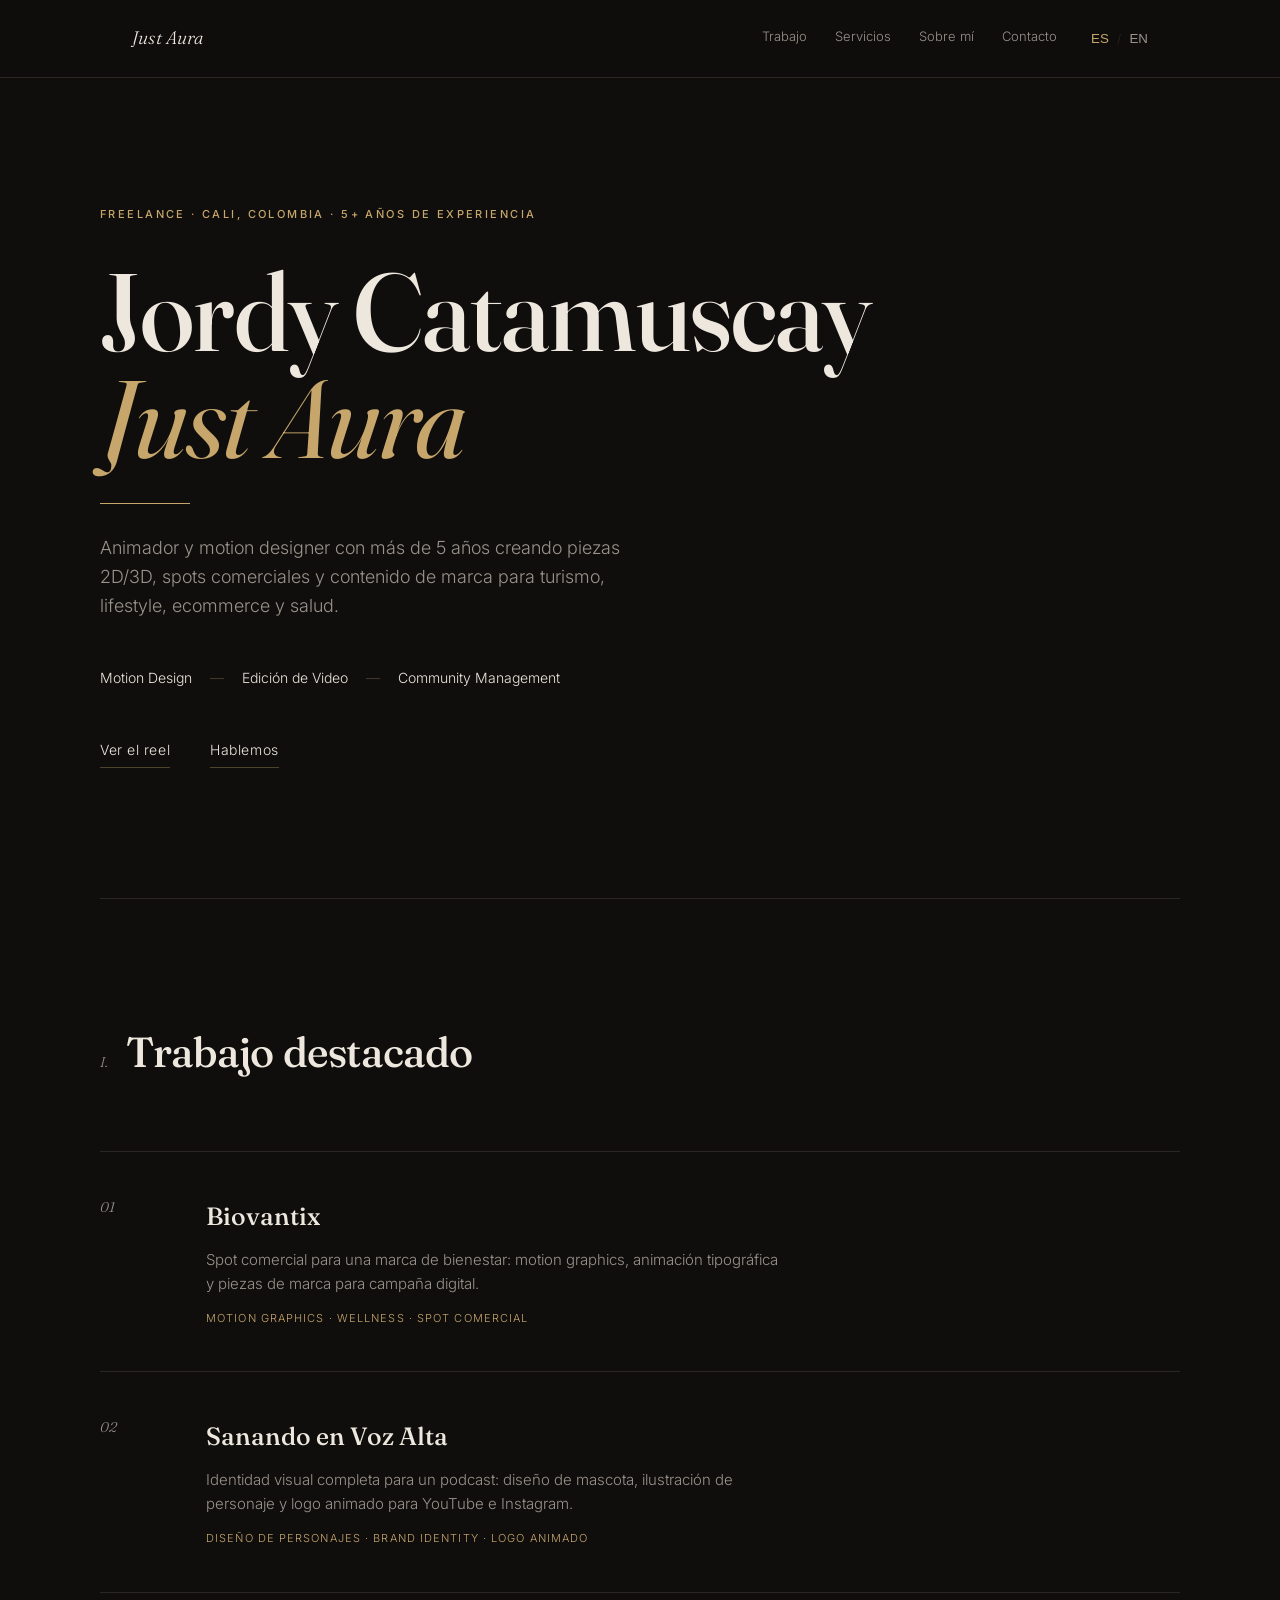
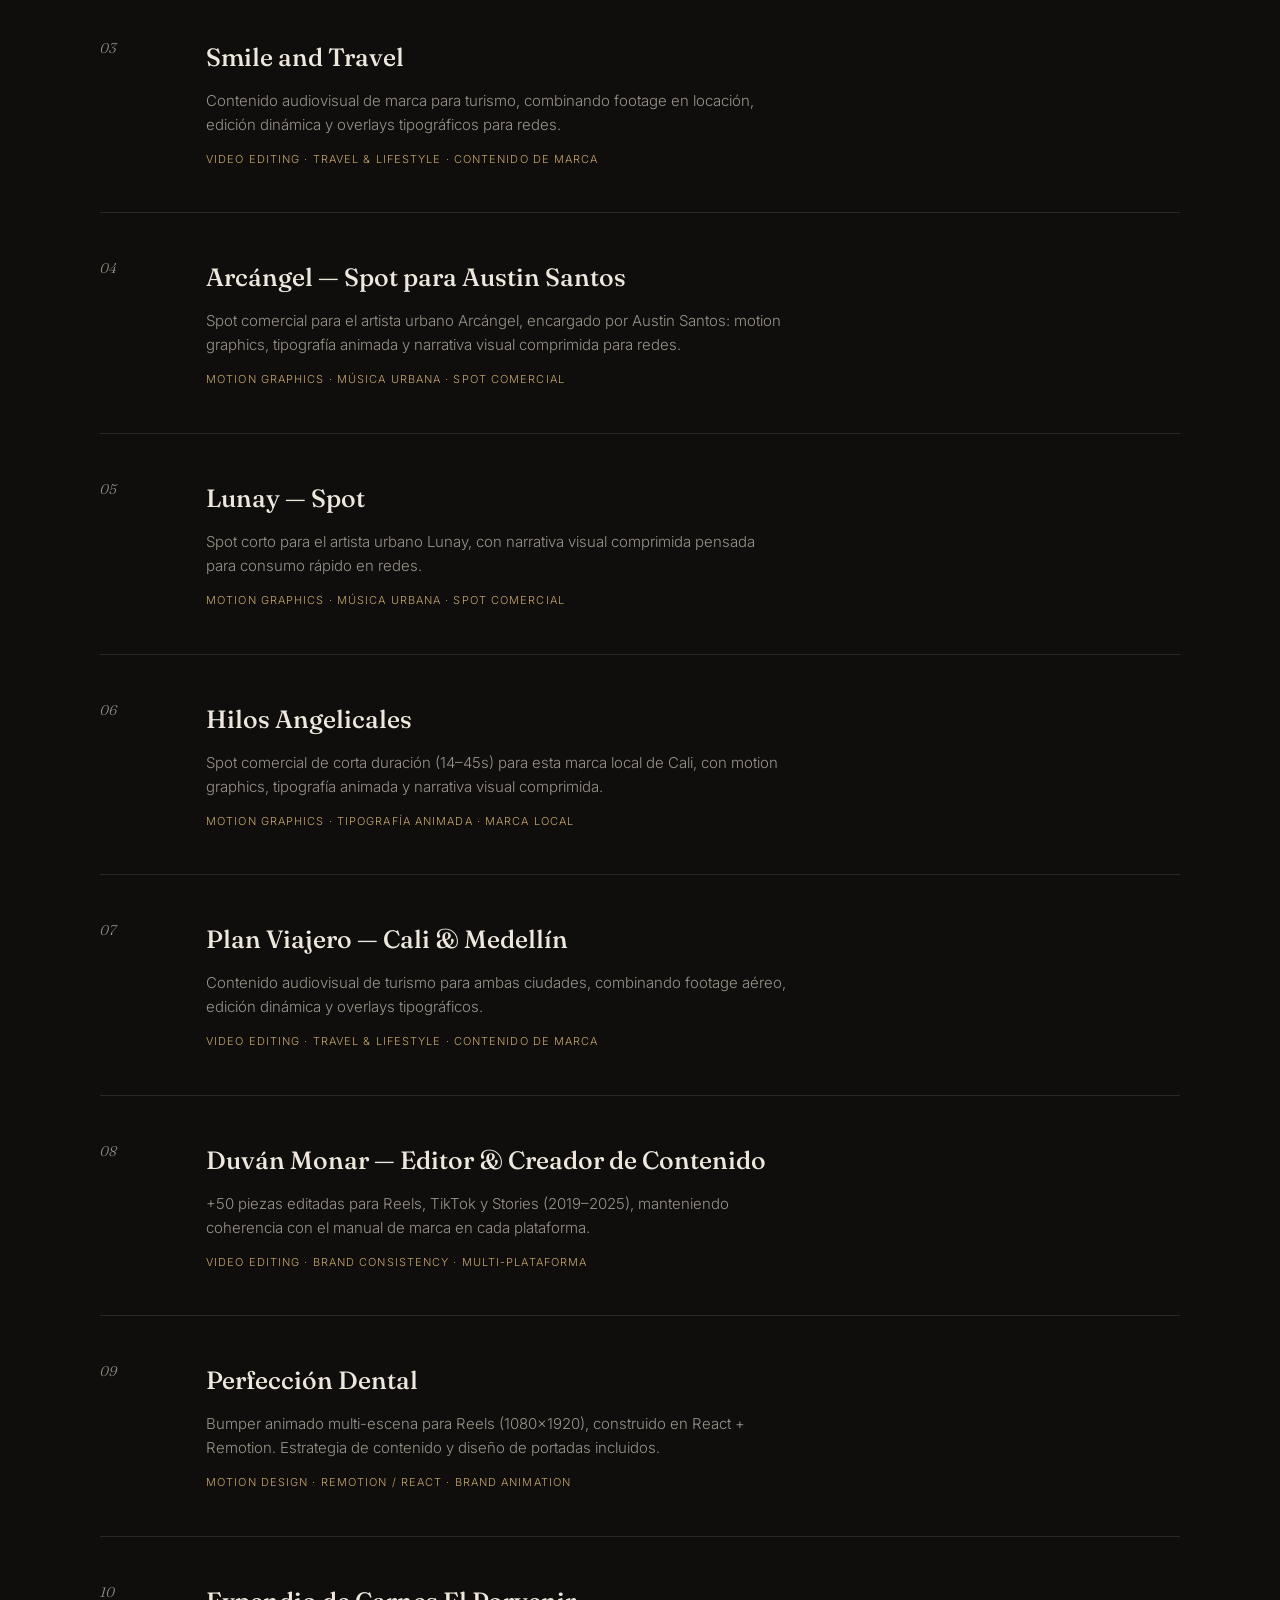
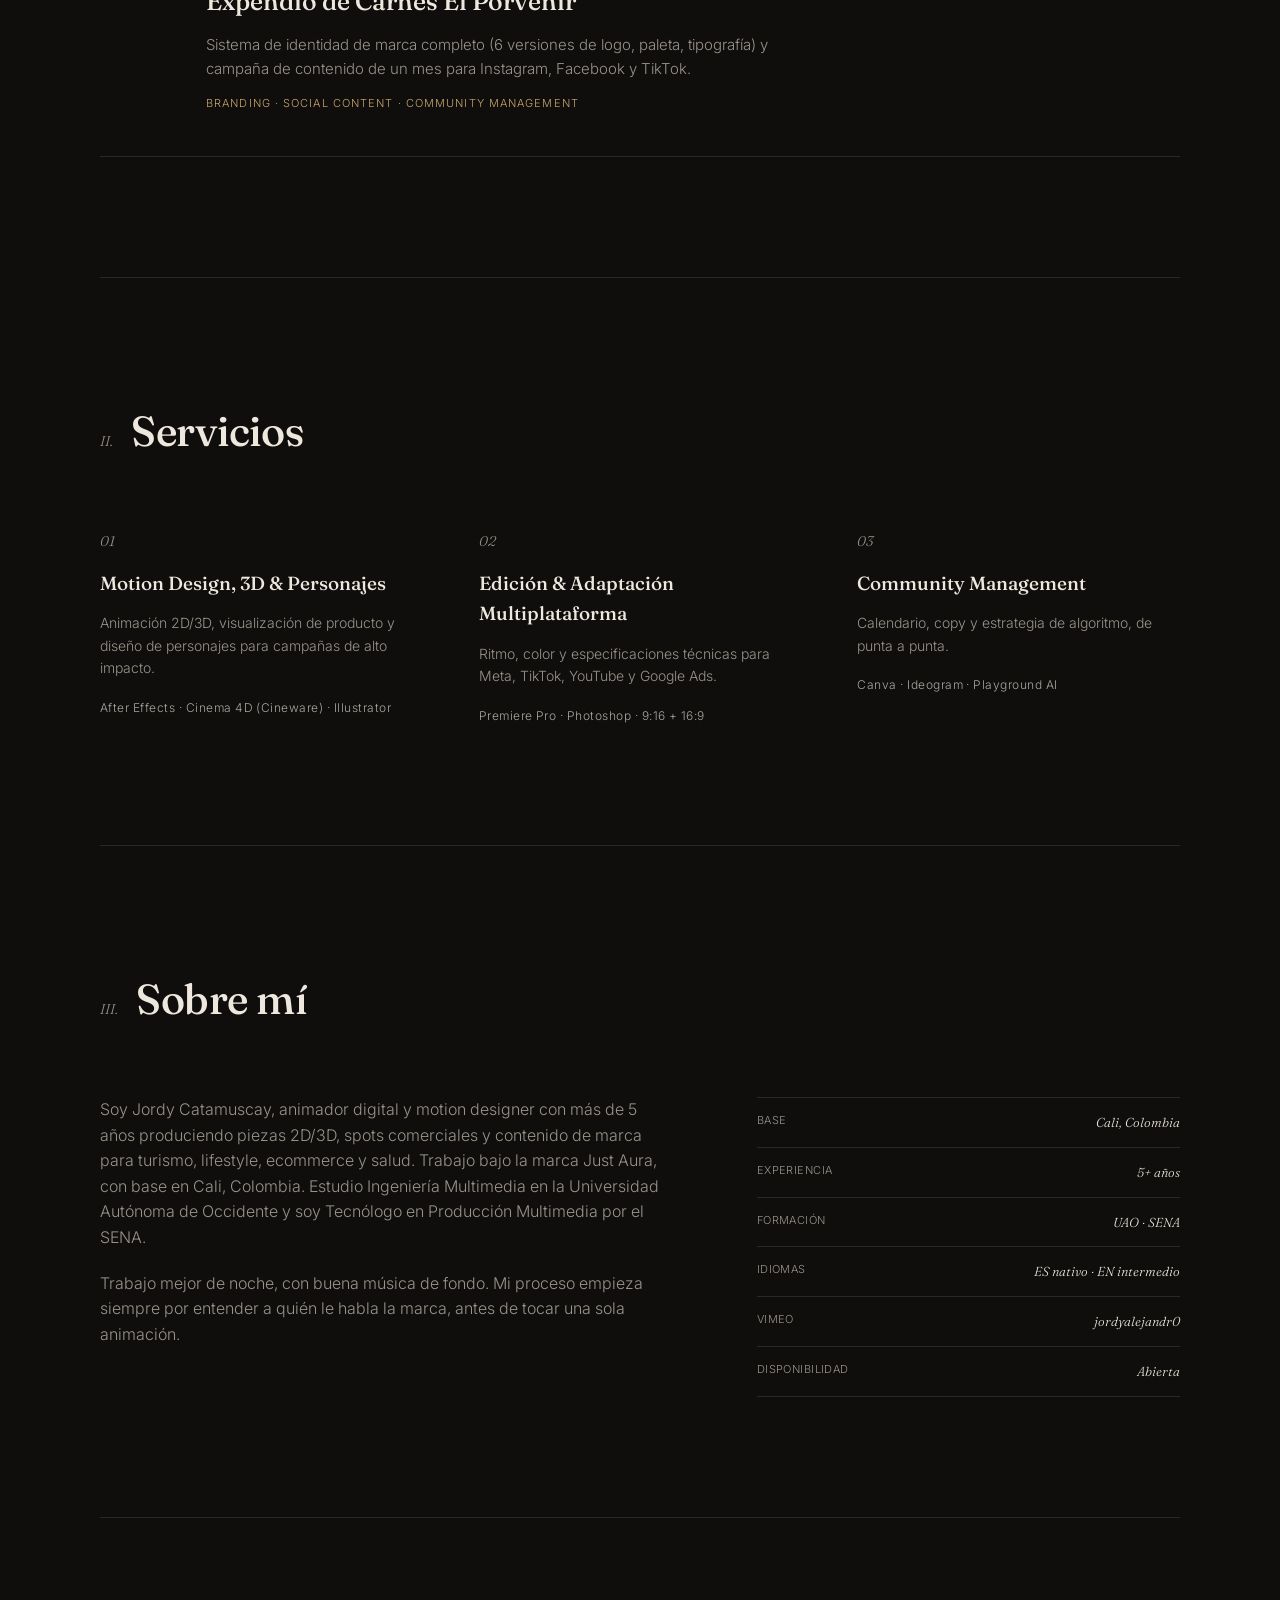
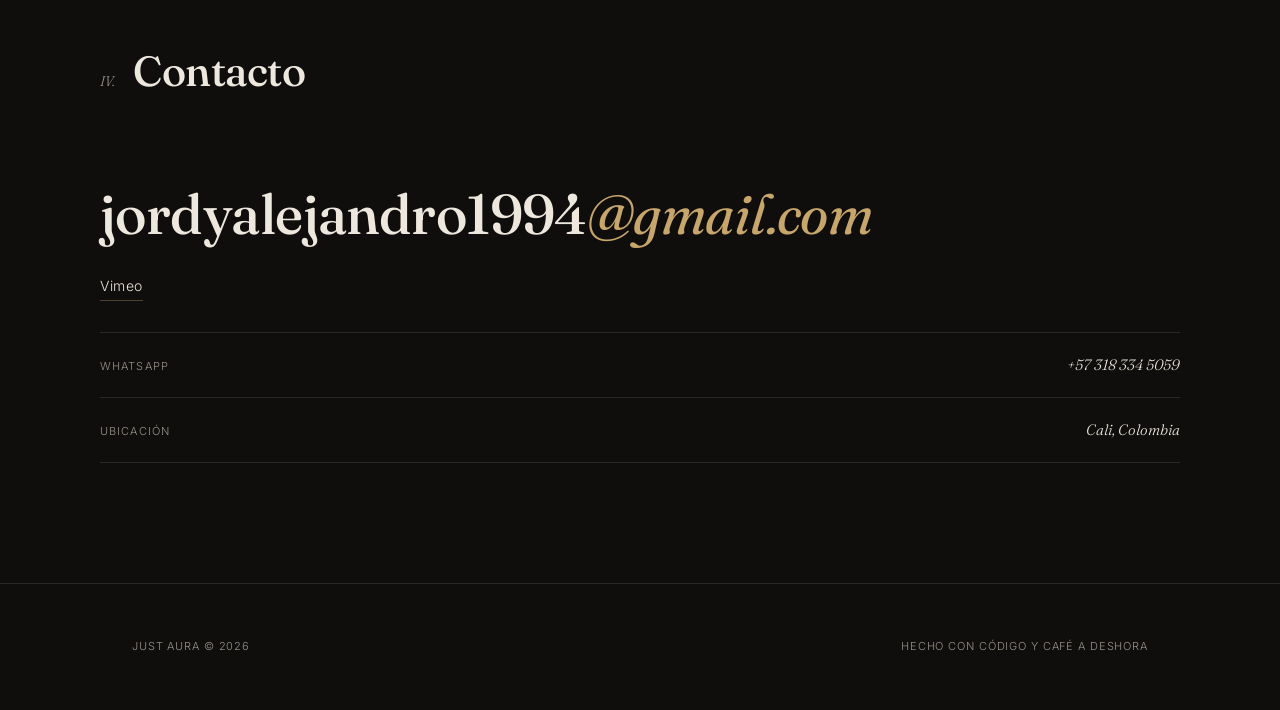
==== index.html @ 82fb1bff "Add files via upload" ====
<!DOCTYPE html>
<html lang="es">
<head>
<meta charset="UTF-8">
<meta name="viewport" content="width=device-width, initial-scale=1.0">
<title>Jordy Catamuscay — Just Aura</title>
<link rel="preconnect" href="https://fonts.googleapis.com">
<link rel="preconnect" href="https://fonts.gstatic.com" crossorigin>
<link href="https://fonts.googleapis.com/css2?family=Fraunces:ital,opsz,wght@0,9..144,400;0,9..144,500;0,9..144,600;1,9..144,500&family=Inter:wght@300;400;500;600&display=swap" rel="stylesheet">
<style>
  :root{
    --bg:#0F0E0D;
    --bg2:#171513;
    --text:#EDE7DD;
    --muted:#9A938A;
    --gold:#C7A66B;
    --gold-dim:rgba(199,166,107,0.35);
    --line:#2B2823;
  }
  *{margin:0;padding:0;box-sizing:border-box;}
  html{scroll-behavior:smooth;}
  body{
    background:var(--bg);
    color:var(--text);
    font-family:'Inter',sans-serif;
    font-weight:300;
    line-height:1.6;
    -webkit-font-smoothing:antialiased;
  }
  ::selection{background:var(--gold);color:#0F0E0D;}
  a{color:inherit;text-decoration:none;}
  .serif{font-family:'Fraunces',serif;}
  .serif-i{font-family:'Fraunces',serif;font-style:italic;}

  [data-lang="es"] .t-en{display:none;}
  [data-lang="en"] .t-es{display:none;}

  .wrap{max-width:1080px;margin:0 auto;padding:0 32px;}
  .label{
    font-size:11px;letter-spacing:0.22em;text-transform:uppercase;
    color:var(--gold);font-weight:500;
  }
  .roman{font-family:'Fraunces',serif;font-style:italic;color:var(--muted);font-size:14px;}

  /* nav */
  nav{
    position:fixed;top:0;left:0;right:0;z-index:100;
    background:rgba(15,14,13,0.85);
    backdrop-filter:blur(8px);
    border-bottom:1px solid var(--line);
  }
  .nav-inner{max-width:1080px;margin:0 auto;padding:24px 32px;display:flex;justify-content:space-between;align-items:center;}
  .wordmark{font-family:'Fraunces',serif;font-style:italic;font-size:18px;letter-spacing:0.01em;}
  .nav-right{display:flex;align-items:center;gap:34px;}
  .nav-links{display:flex;gap:28px;font-size:13px;color:var(--muted);}
  .nav-links a{position:relative;padding-bottom:4px;}
  .nav-links a::after{content:"";position:absolute;left:0;bottom:0;width:0;height:1px;background:var(--gold);transition:width .3s ease;}
  .nav-links a:hover{color:var(--text);}
  .nav-links a:hover::after{width:100%;}
  @media (max-width:700px){ .nav-links{display:none;} }
  .lang-switch{display:flex;gap:8px;font-size:12px;letter-spacing:0.05em;}
  .lang-switch button{background:none;border:none;cursor:pointer;color:var(--muted);padding:0;}
  .lang-switch button.active{color:var(--gold);}

  /* hero */
  .hero{padding:200px 0 130px;position:relative;}
  .hero .label{margin-bottom:34px;display:inline-block;opacity:0;animation:fadeUp .9s ease forwards;animation-delay:.1s;}
  .hero h1{
    font-family:'Fraunces',serif;font-weight:500;
    font-size:clamp(54px,9vw,110px);line-height:0.98;letter-spacing:-0.01em;
    margin-bottom:30px;opacity:0;animation:fadeUp .9s ease forwards;animation-delay:.25s;
  }
  .hero h1 em{font-style:italic;color:var(--gold);font-weight:400;}
  .gold-rule{
    width:0;height:1px;background:var(--gold);margin-bottom:30px;
    animation:drawLine 1.1s ease forwards;animation-delay:.9s;
  }
  @keyframes drawLine{ to{ width:90px; } }
  @keyframes fadeUp{ from{opacity:0;transform:translateY(14px);} to{opacity:1;transform:translateY(0);} }

  .hero p.lede{
    max-width:520px;color:var(--muted);font-size:18px;font-weight:300;margin-bottom:46px;
    opacity:0;animation:fadeUp .9s ease forwards;animation-delay:.45s;
  }
  .roles-line{
    display:flex;gap:18px;flex-wrap:wrap;font-size:14px;color:var(--text);
    margin-bottom:50px;opacity:0;animation:fadeUp .9s ease forwards;animation-delay:.6s;
  }
  .roles-line .sep{color:var(--gold-dim);}
  .cta-row{display:flex;gap:40px;flex-wrap:wrap;opacity:0;animation:fadeUp .9s ease forwards;animation-delay:.75s;}
  .cta-link{font-size:14px;letter-spacing:0.04em;border-bottom:1px solid var(--gold-dim);padding-bottom:6px;}
  .cta-link:hover{border-color:var(--gold);color:var(--gold);}

  /* sections */
  .section{padding:120px 0;border-top:1px solid var(--line);}
  .section-head{display:flex;align-items:baseline;gap:18px;margin-bottom:64px;}
  .section-head h2{font-family:'Fraunces',serif;font-weight:500;font-size:clamp(30px,4vw,42px);letter-spacing:-0.01em;}

  /* work */
  .item{
    display:grid;grid-template-columns:70px 1fr;gap:36px;
    padding:44px 0;border-top:1px solid var(--line);
  }
  .item:last-child{border-bottom:1px solid var(--line);}
  .item h3{font-family:'Fraunces',serif;font-weight:500;font-size:25px;margin-bottom:12px;}
  .item p{color:var(--muted);font-size:15px;font-weight:300;max-width:580px;margin-bottom:14px;}
  .item .meta{font-size:11px;letter-spacing:0.1em;color:var(--gold);text-transform:uppercase;}
  .item .go{display:inline-block;margin-top:16px;font-size:13px;border-bottom:1px solid var(--gold-dim);}
  .item .go:hover{color:var(--gold);border-color:var(--gold);}

  /* services */
  .svc-cols{display:grid;grid-template-columns:repeat(3,1fr);gap:56px;}
  .svc .roman{display:block;margin-bottom:16px;}
  .svc h3{font-family:'Fraunces',serif;font-weight:500;font-size:19px;margin-bottom:14px;}
  .svc p{color:var(--muted);font-size:14px;font-weight:300;margin-bottom:18px;}
  .svc .tools{font-size:12px;letter-spacing:0.04em;color:var(--text);opacity:.7;}
  @media (max-width:760px){ .svc-cols{grid-template-columns:1fr;gap:46px;} }

  /* about */
  .about-grid{display:grid;grid-template-columns:1.4fr 1fr;gap:64px;}
  .about p{color:var(--muted);font-size:16px;font-weight:300;margin-bottom:20px;max-width:560px;}
  .meta-list .row{display:flex;justify-content:space-between;padding:14px 0;border-top:1px solid var(--line);font-size:13px;}
  .meta-list .row:last-child{border-bottom:1px solid var(--line);}
  .meta-list .k{color:var(--muted);letter-spacing:0.04em;text-transform:uppercase;font-size:11px;}
  .meta-list .v{font-family:'Fraunces',serif;font-style:italic;color:var(--text);}
  @media (max-width:760px){ .about-grid{grid-template-columns:1fr;} }

  /* contact */
  .big-email{
    display:block;font-family:'Fraunces',serif;font-weight:500;
    font-size:clamp(30px,5.5vw,56px);margin:36px 0 14px;letter-spacing:-0.01em;
  }
  .big-email em{font-style:italic;color:var(--gold);font-weight:400;}
  .big-email:hover em{color:var(--text);}
  .contact-row{display:flex;justify-content:space-between;align-items:baseline;padding:20px 0;border-top:1px solid var(--line);font-size:15px;font-weight:300;}
  .contact-row:last-child{border-bottom:1px solid var(--line);}
  .contact-row .k{color:var(--muted);font-size:11px;letter-spacing:0.1em;text-transform:uppercase;}
  .contact-row .v{font-family:'Fraunces',serif;font-style:italic;}

  footer{padding:54px 0;border-top:1px solid var(--line);}
  footer .wrap{display:flex;justify-content:space-between;flex-wrap:wrap;gap:10px;}
  footer p{color:var(--muted);font-size:11px;letter-spacing:0.08em;text-transform:uppercase;}

  .reveal{opacity:1;transform:none;}
  html.js .reveal{opacity:0;transform:translateY(16px);transition:opacity .7s ease, transform .7s ease;}
  html.js .reveal.in{opacity:1;transform:translateY(0);}
  @media (prefers-reduced-motion: reduce){
    *{animation:none !important;transition:none !important;scroll-behavior:auto !important;opacity:1 !important;transform:none !important;}
    .gold-rule{width:90px;}
  }
  @media (max-width:680px){ .item{grid-template-columns:1fr;} }
</style>
</head>
<body data-lang="es">

<nav>
  <div class="nav-inner">
    <span class="wordmark">Just Aura</span>
    <div class="nav-right">
      <div class="nav-links">
        <a href="#work"><span class="t-es">Trabajo</span><span class="t-en">Work</span></a>
        <a href="#services"><span class="t-es">Servicios</span><span class="t-en">Services</span></a>
        <a href="#about"><span class="t-es">Sobre mí</span><span class="t-en">About</span></a>
        <a href="#contact"><span class="t-es">Contacto</span><span class="t-en">Contact</span></a>
      </div>
      <div class="lang-switch">
        <button data-set="es" class="active">ES</button>
        <span style="color:var(--line);">/</span>
        <button data-set="en">EN</button>
      </div>
    </div>
  </div>
</nav>

<!-- HERO -->
<section class="hero wrap" id="hero">
  <span class="label">
    <span class="t-es">FREELANCE · CALI, COLOMBIA · 5+ AÑOS DE EXPERIENCIA</span>
    <span class="t-en">FREELANCE · CALI, COLOMBIA · 5+ YEARS OF EXPERIENCE</span>
  </span>
  <h1>Jordy Catamuscay<br><em>Just Aura</em></h1>
  <div class="gold-rule"></div>
  <p class="lede">
    <span class="t-es">Animador y motion designer con más de 5 años creando piezas 2D/3D, spots comerciales y contenido de marca para turismo, lifestyle, ecommerce y salud.</span>
    <span class="t-en">Animator and motion designer with over 5 years creating 2D/3D pieces, commercial spots and brand content for travel, lifestyle, ecommerce and health brands.</span>
  </p>
  <div class="roles-line">
    <span><span class="t-es">Motion Design</span><span class="t-en">Motion Design</span></span>
    <span class="sep">—</span>
    <span><span class="t-es">Edición de Video</span><span class="t-en">Video Editing</span></span>
    <span class="sep">—</span>
    <span>Community Management</span>
  </div>
  <div class="cta-row">
    <a class="cta-link" href="https://vimeo.com/jordyalejandr0" target="_blank" rel="noopener">
      <span class="t-es">Ver el reel</span><span class="t-en">Watch the reel</span>
    </a>
    <a class="cta-link" href="#contact">
      <span class="t-es">Hablemos</span><span class="t-en">Let's talk</span>
    </a>
  </div>
</section>

<!-- WORK -->
<section class="section wrap reveal" id="work">
  <div class="section-head">
    <span class="roman">I.</span>
    <h2><span class="t-es">Trabajo destacado</span><span class="t-en">Featured work</span></h2>
  </div>

  <div class="item">
    <div class="roman">01</div>
    <div>
      <h3>Biovantix</h3>
      <p>
        <span class="t-es">Spot comercial para una marca de bienestar: motion graphics, animación tipográfica y piezas de marca para campaña digital.</span>
        <span class="t-en">Commercial spot for a wellness brand: motion graphics, typographic animation and branded pieces for a digital campaign.</span>
      </p>
      <div class="meta">MOTION GRAPHICS · WELLNESS · SPOT COMERCIAL</div>
    </div>
  </div>

  <div class="item">
    <div class="roman">02</div>
    <div>
      <h3>Sanando en Voz Alta</h3>
      <p>
        <span class="t-es">Identidad visual completa para un podcast: diseño de mascota, ilustración de personaje y logo animado para YouTube e Instagram.</span>
        <span class="t-en">Full visual identity for a podcast: mascot design, character illustration and animated logo for YouTube and Instagram.</span>
      </p>
      <div class="meta">DISEÑO DE PERSONAJES · BRAND IDENTITY · LOGO ANIMADO</div>
    </div>
  </div>

  <div class="item">
    <div class="roman">03</div>
    <div>
      <h3>Smile and Travel</h3>
      <p>
        <span class="t-es">Contenido audiovisual de marca para turismo, combinando footage en locación, edición dinámica y overlays tipográficos para redes.</span>
        <span class="t-en">Brand content for a travel client, combining on-location footage, dynamic editing and typographic overlays for social.</span>
      </p>
      <div class="meta">VIDEO EDITING · TRAVEL &amp; LIFESTYLE · CONTENIDO DE MARCA</div>
    </div>
  </div>

  <div class="item">
    <div class="roman">04</div>
    <div>
      <h3>Arcángel <span class="t-es">— Spot para Austin Santos</span><span class="t-en">— Spot for Austin Santos</span></h3>
      <p>
        <span class="t-es">Spot comercial para el artista urbano Arcángel, encargado por Austin Santos: motion graphics, tipografía animada y narrativa visual comprimida para redes.</span>
        <span class="t-en">Commercial spot for urban artist Arcángel, commissioned by Austin Santos: motion graphics, animated typography and compressed visual storytelling for social.</span>
      </p>
      <div class="meta">MOTION GRAPHICS · MÚSICA URBANA · SPOT COMERCIAL</div>
    </div>
  </div>

  <div class="item">
    <div class="roman">05</div>
    <div>
      <h3>Lunay <span class="t-es">— Spot</span><span class="t-en">— Spot</span></h3>
      <p>
        <span class="t-es">Spot corto para el artista urbano Lunay, con narrativa visual comprimida pensada para consumo rápido en redes.</span>
        <span class="t-en">Short-form spot for urban artist Lunay, with compressed visual storytelling built for fast social consumption.</span>
      </p>
      <div class="meta">MOTION GRAPHICS · MÚSICA URBANA · SPOT COMERCIAL</div>
    </div>
  </div>

  <div class="item">
    <div class="roman">06</div>
    <div>
      <h3>Hilos Angelicales</h3>
      <p>
        <span class="t-es">Spot comercial de corta duración (14–45s) para esta marca local de Cali, con motion graphics, tipografía animada y narrativa visual comprimida.</span>
        <span class="t-en">Short-form commercial spot (14–45s) for this local Cali brand, with motion graphics, animated typography and compressed visual storytelling.</span>
      </p>
      <div class="meta">MOTION GRAPHICS · TIPOGRAFÍA ANIMADA · MARCA LOCAL</div>
    </div>
  </div>

  <div class="item">
    <div class="roman">07</div>
    <div>
      <h3><span class="t-es">Plan Viajero — Cali &amp; Medellín</span><span class="t-en">Plan Viajero — Cali &amp; Medellín</span></h3>
      <p>
        <span class="t-es">Contenido audiovisual de turismo para ambas ciudades, combinando footage aéreo, edición dinámica y overlays tipográficos.</span>
        <span class="t-en">Travel content for both cities, combining aerial footage, dynamic editing and typographic overlays.</span>
      </p>
      <div class="meta">VIDEO EDITING · TRAVEL &amp; LIFESTYLE · CONTENIDO DE MARCA</div>
    </div>
  </div>

  <div class="item">
    <div class="roman">08</div>
    <div>
      <h3>Duván Monar <span class="t-es">— Editor &amp; Creador de Contenido</span><span class="t-en">— Editor &amp; Content Creator</span></h3>
      <p>
        <span class="t-es">+50 piezas editadas para Reels, TikTok y Stories (2019–2025), manteniendo coherencia con el manual de marca en cada plataforma.</span>
        <span class="t-en">50+ pieces edited for Reels, TikTok and Stories (2019–2025), keeping brand-guide consistency across every platform.</span>
      </p>
      <div class="meta">VIDEO EDITING · BRAND CONSISTENCY · MULTI-PLATAFORMA</div>
    </div>
  </div>

  <div class="item">
    <div class="roman">09</div>
    <div>
      <h3>Perfección Dental</h3>
      <p>
        <span class="t-es">Bumper animado multi-escena para Reels (1080×1920), construido en React + Remotion. Estrategia de contenido y diseño de portadas incluidos.</span>
        <span class="t-en">Multi-scene animated bumper for Reels (1080×1920), built in React + Remotion. Content strategy and cover design included.</span>
      </p>
      <div class="meta">MOTION DESIGN · REMOTION / REACT · BRAND ANIMATION</div>
    </div>
  </div>

  <div class="item">
    <div class="roman">10</div>
    <div>
      <h3>Expendio de Carnes El Porvenir</h3>
      <p>
        <span class="t-es">Sistema de identidad de marca completo (6 versiones de logo, paleta, tipografía) y campaña de contenido de un mes para Instagram, Facebook y TikTok.</span>
        <span class="t-en">Full brand identity system (6 logo versions, palette, typography) and a month-one content campaign for Instagram, Facebook and TikTok.</span>
      </p>
      <div class="meta">BRANDING · SOCIAL CONTENT · COMMUNITY MANAGEMENT</div>
    </div>
  </div>
</section>

<!-- SERVICES -->
<section class="section wrap reveal" id="services">
  <div class="section-head">
    <span class="roman">II.</span>
    <h2><span class="t-es">Servicios</span><span class="t-en">Services</span></h2>
  </div>
  <div class="svc-cols">
    <div class="svc">
      <span class="roman">01</span>
      <h3><span class="t-es">Motion Design, 3D &amp; Personajes</span><span class="t-en">Motion Design, 3D &amp; Characters</span></h3>
      <p><span class="t-es">Animación 2D/3D, visualización de producto y diseño de personajes para campañas de alto impacto.</span><span class="t-en">2D/3D animation, product visualization and character design for high-impact campaigns.</span></p>
      <div class="tools">After Effects · Cinema 4D (Cineware) · Illustrator</div>
    </div>
    <div class="svc">
      <span class="roman">02</span>
      <h3><span class="t-es">Edición &amp; Adaptación Multiplataforma</span><span class="t-en">Editing &amp; Multi-platform Delivery</span></h3>
      <p><span class="t-es">Ritmo, color y especificaciones técnicas para Meta, TikTok, YouTube y Google Ads.</span><span class="t-en">Pacing, color and technical specs for Meta, TikTok, YouTube and Google Ads.</span></p>
      <div class="tools">Premiere Pro · Photoshop · 9:16 + 16:9</div>
    </div>
    <div class="svc">
      <span class="roman">03</span>
      <h3>Community Management</h3>
      <p><span class="t-es">Calendario, copy y estrategia de algoritmo, de punta a punta.</span><span class="t-en">Calendar, copy and algorithm strategy, end to end.</span></p>
      <div class="tools">Canva · Ideogram · Playground AI</div>
    </div>
  </div>
</section>

<!-- ABOUT -->
<section class="section wrap reveal" id="about">
  <div class="section-head">
    <span class="roman">III.</span>
    <h2><span class="t-es">Sobre mí</span><span class="t-en">About</span></h2>
  </div>
  <div class="about-grid">
    <div class="about">
      <p>
        <span class="t-es">Soy Jordy Catamuscay, animador digital y motion designer con más de 5 años produciendo piezas 2D/3D, spots comerciales y contenido de marca para turismo, lifestyle, ecommerce y salud. Trabajo bajo la marca Just Aura, con base en Cali, Colombia. Estudio Ingeniería Multimedia en la Universidad Autónoma de Occidente y soy Tecnólogo en Producción Multimedia por el SENA.</span>
        <span class="t-en">I'm Jordy Catamuscay, a digital animator and motion designer with over 5 years producing 2D/3D pieces, commercial spots and brand content for travel, lifestyle, ecommerce and health brands. I work under the Just Aura brand, based in Cali, Colombia. I'm studying Multimedia Engineering at Universidad Autónoma de Occidente and hold a Multimedia Production technologist credential from SENA.</span>
      </p>
      <p>
        <span class="t-es">Trabajo mejor de noche, con buena música de fondo. Mi proceso empieza siempre por entender a quién le habla la marca, antes de tocar una sola animación.</span>
        <span class="t-en">I work best at night, with good music in the background. My process always starts with understanding who the brand is speaking to, before touching a single animation.</span>
      </p>
    </div>
    <div class="meta-list">
      <div class="row"><span class="k t-es">Base</span><span class="k t-en">Based in</span><span class="v">Cali, Colombia</span></div>
      <div class="row"><span class="k t-es">Experiencia</span><span class="k t-en">Experience</span><span class="v">5+ <span class="t-es">años</span><span class="t-en">years</span></span></div>
      <div class="row"><span class="k t-es">Formación</span><span class="k t-en">Education</span><span class="v">UAO · SENA</span></div>
      <div class="row"><span class="k t-es">Idiomas</span><span class="k t-en">Languages</span><span class="v t-es">ES nativo · EN intermedio</span><span class="v t-en">ES native · EN intermediate</span></div>
      <div class="row"><span class="k">Vimeo</span><span class="v">jordyalejandr0</span></div>
      <div class="row"><span class="k t-es">Disponibilidad</span><span class="k t-en">Availability</span><span class="v t-es">Abierta</span><span class="v t-en">Open</span></div>
    </div>
  </div>
</section>

<!-- CONTACT -->
<section class="section wrap reveal" id="contact">
  <div class="section-head">
    <span class="roman">IV.</span>
    <h2><span class="t-es">Contacto</span><span class="t-en">Contact</span></h2>
  </div>

  <a class="big-email" href="mailto:jordyalejandro1994@gmail.com">jordyalejandro1994<em>@gmail.com</em></a>
  <div style="margin-bottom:34px;">
    <a class="cta-link" href="https://vimeo.com/jordyalejandr0" target="_blank" rel="noopener">Vimeo</a>
  </div>

  <div class="contact-row"><span class="k">WhatsApp</span><span class="v">+57 318 334 5059</span></div>
  <div class="contact-row"><span class="k t-es">Ubicación</span><span class="k t-en">Location</span><span class="v">Cali, Colombia</span></div>
</section>

<footer>
  <div class="wrap">
    <p>Just Aura © 2026</p>
    <p class="t-es">Hecho con código y café a deshora</p>
    <p class="t-en" style="display:none;">Made with code and late-night coffee</p>
  </div>
</footer>

<script>
  document.documentElement.classList.add('js');

  const buttons = document.querySelectorAll('.lang-switch button');
  buttons.forEach(btn=>{
    btn.addEventListener('click', ()=>{
      const lang = btn.dataset.set;
      document.body.setAttribute('data-lang', lang);
      buttons.forEach(b=>b.classList.toggle('active', b===btn));
      document.querySelectorAll('.t-en').forEach(el=>el.style.display = (lang==='en') ? '' : 'none');
      document.querySelectorAll('.t-es').forEach(el=>el.style.display = (lang==='es') ? '' : 'none');
      document.documentElement.lang = lang;
    });
  });

  const revealEls = document.querySelectorAll('.reveal');
  if ('IntersectionObserver' in window){
    const observer = new IntersectionObserver((entries)=>{
      entries.forEach(e=>{ if(e.isIntersecting) e.target.classList.add('in'); });
    }, {threshold:0.08, rootMargin:'0px 0px -5% 0px'});
    revealEls.forEach(el=>observer.observe(el));
  } else {
    revealEls.forEach(el=>el.classList.add('in'));
  }

  // Safety net: if for any reason a section never got revealed (slow fonts,
  // observer edge cases, etc.), force it visible after a short delay.
  setTimeout(()=>{ revealEls.forEach(el=>el.classList.add('in')); }, 2000);
</script>

</body>
</html>
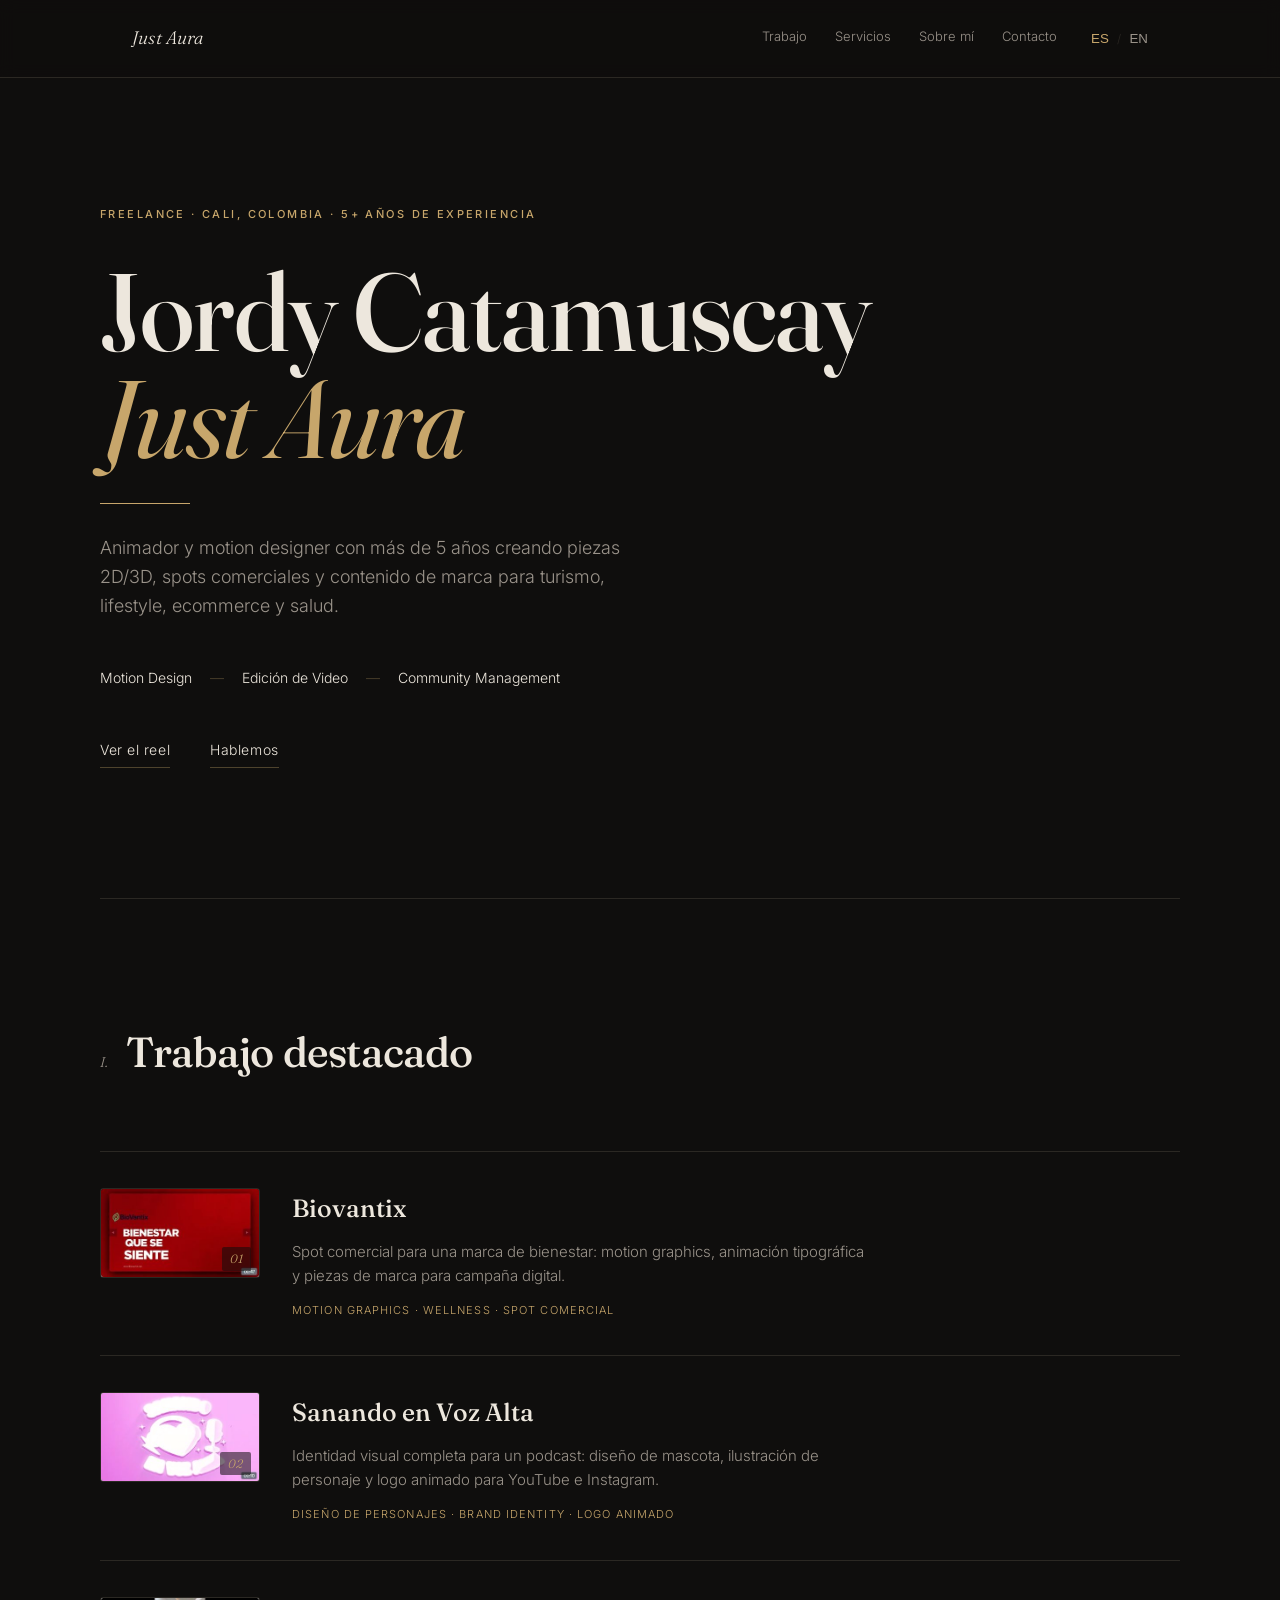
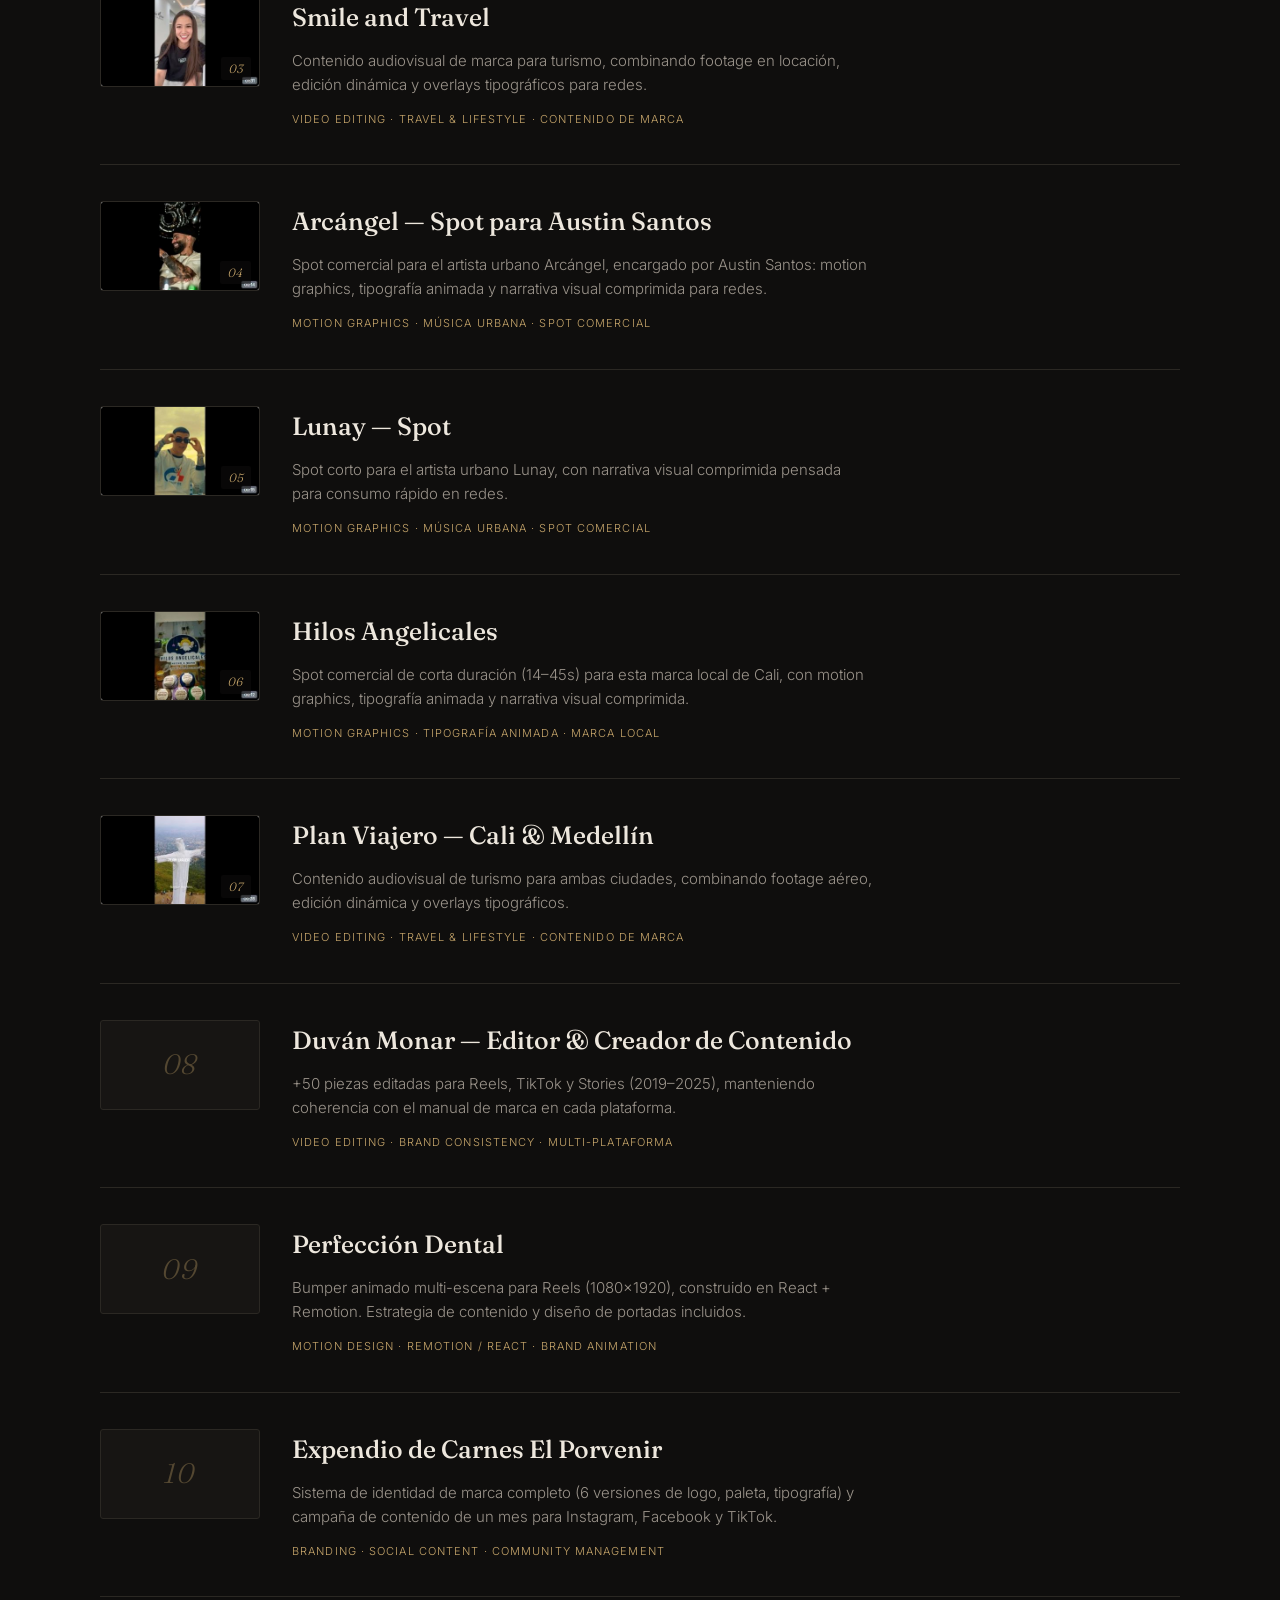
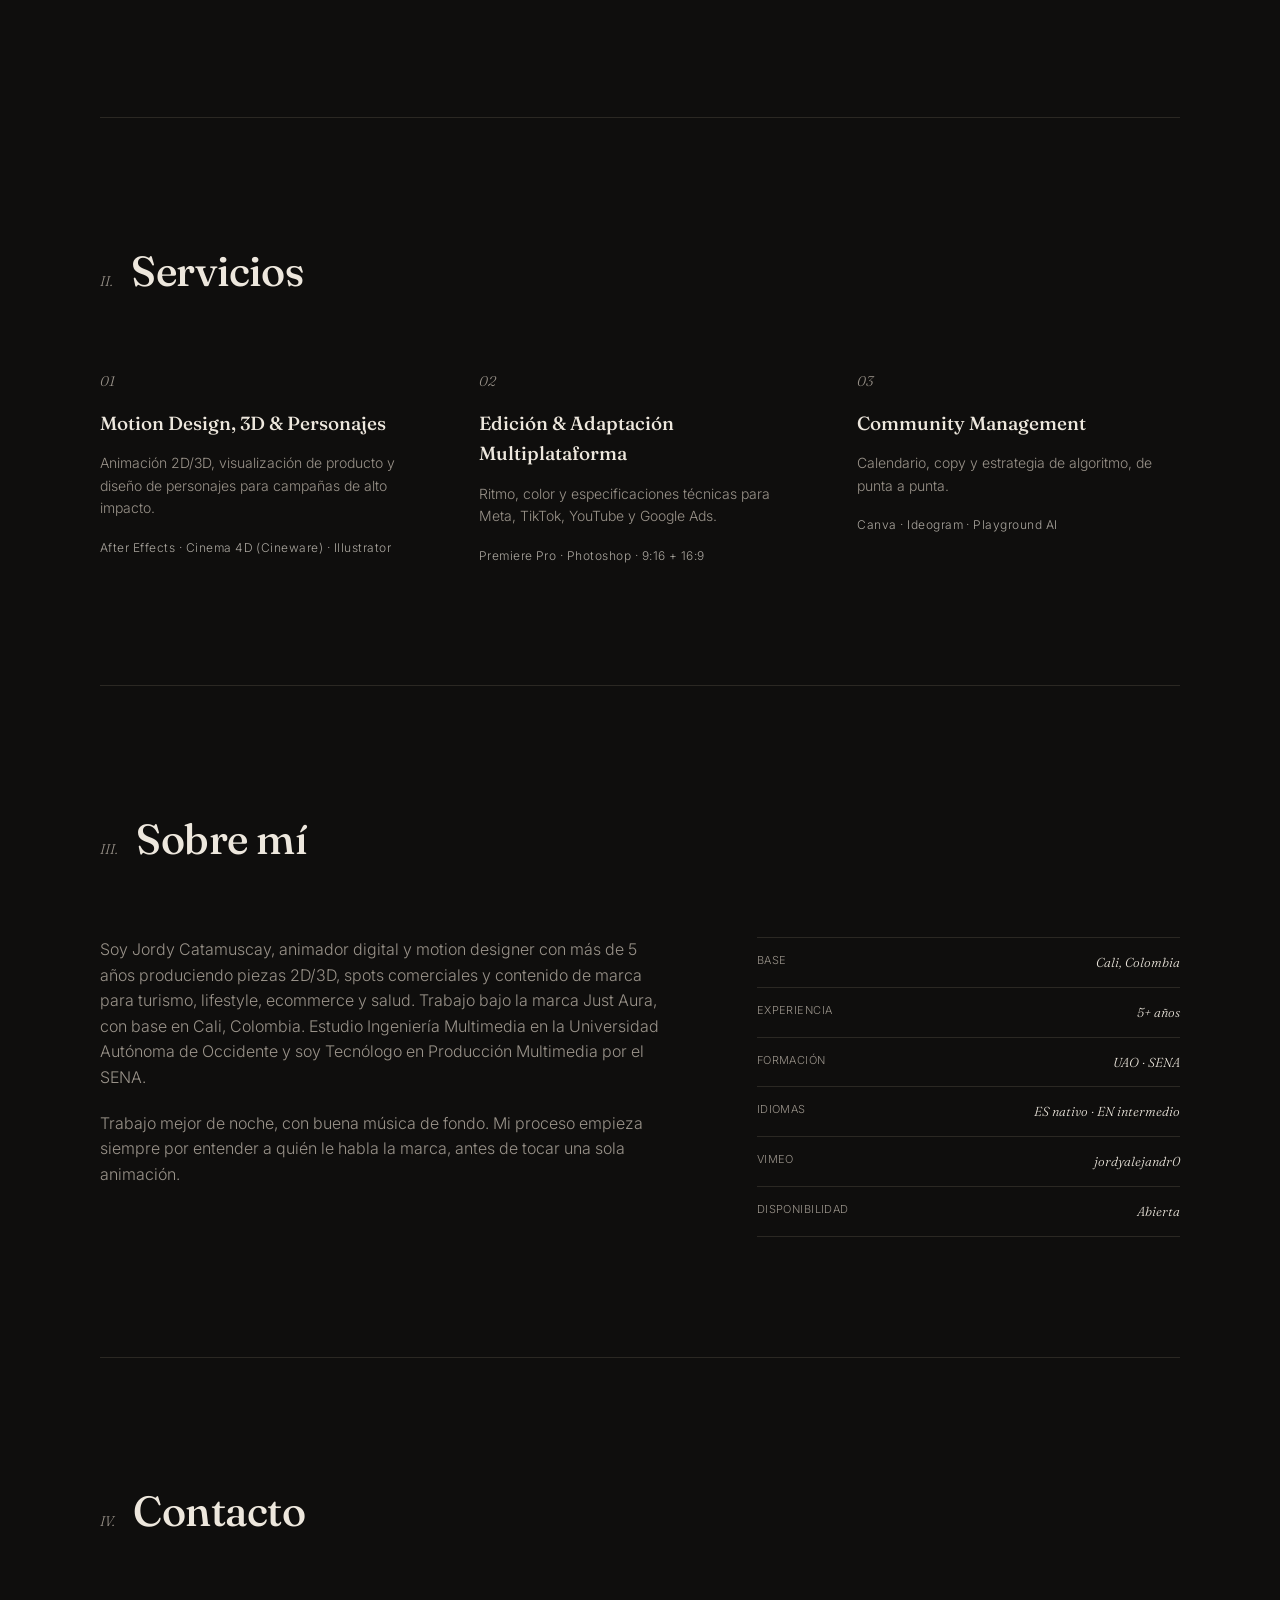
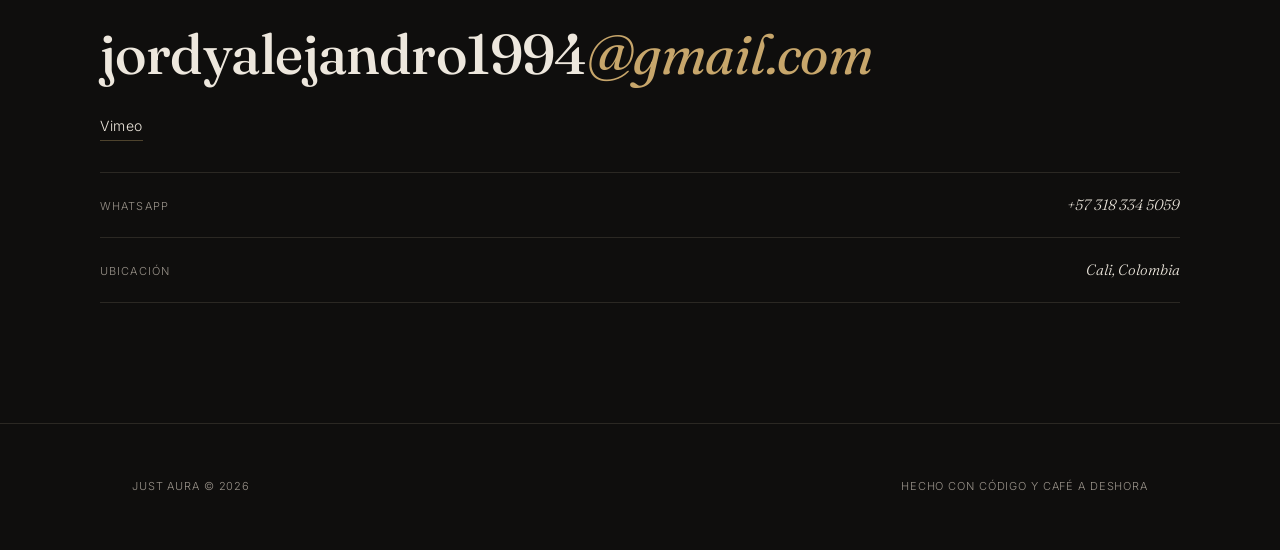
==== commit 6c91b0a2: "Add files via upload" ====
--- a/index.html
+++ b/index.html
@@ -98,15 +98,22 @@
 
   /* work */
   .item{
-    display:grid;grid-template-columns:70px 1fr;gap:36px;
-    padding:44px 0;border-top:1px solid var(--line);
+    display:grid;grid-template-columns:160px 1fr;gap:32px;
+    padding:36px 0;border-top:1px solid var(--line);
   }
   .item:last-child{border-bottom:1px solid var(--line);}
+  .thumb{position:relative;border-radius:3px;overflow:hidden;border:1px solid var(--line);aspect-ratio:16/9;background:var(--bg2);}
+  .thumb img{width:100%;height:100%;object-fit:cover;display:block;filter:saturate(0.92) contrast(1.02);transition:filter .4s ease, transform .4s ease;}
+  .item:hover .thumb img{filter:saturate(1.05) contrast(1.05);transform:scale(1.04);}
+  .thumb.mark{display:flex;align-items:center;justify-content:center;}
+  .thumb .idx{position:absolute;bottom:6px;right:8px;font-family:'Fraunces',serif;font-style:italic;font-size:12px;color:var(--gold);background:rgba(15,14,13,0.55);padding:2px 8px;border-radius:2px;letter-spacing:0.02em;}
+  .thumb.mark .idx{position:static;background:none;font-size:28px;color:var(--gold-dim);}
   .item h3{font-family:'Fraunces',serif;font-weight:500;font-size:25px;margin-bottom:12px;}
   .item p{color:var(--muted);font-size:15px;font-weight:300;max-width:580px;margin-bottom:14px;}
   .item .meta{font-size:11px;letter-spacing:0.1em;color:var(--gold);text-transform:uppercase;}
   .item .go{display:inline-block;margin-top:16px;font-size:13px;border-bottom:1px solid var(--gold-dim);}
   .item .go:hover{color:var(--gold);border-color:var(--gold);}
+  @media (max-width:680px){ .item{grid-template-columns:120px 1fr;gap:20px;} }
 
   /* services */
   .svc-cols{display:grid;grid-template-columns:repeat(3,1fr);gap:56px;}
@@ -148,7 +155,6 @@
     *{animation:none !important;transition:none !important;scroll-behavior:auto !important;opacity:1 !important;transform:none !important;}
     .gold-rule{width:90px;}
   }
-  @media (max-width:680px){ .item{grid-template-columns:1fr;} }
 </style>
 </head>
 <body data-lang="es">
@@ -209,7 +215,7 @@
   </div>
 
   <div class="item">
-    <div class="roman">01</div>
+    <div class="thumb"><img src="[data-uri]" alt="Biovantix" loading="lazy"><span class="idx">01</span></div>
     <div>
       <h3>Biovantix</h3>
       <p>
@@ -221,7 +227,7 @@
   </div>
 
   <div class="item">
-    <div class="roman">02</div>
+    <div class="thumb"><img src="[data-uri]" alt="Sanando en Voz Alta" loading="lazy"><span class="idx">02</span></div>
     <div>
       <h3>Sanando en Voz Alta</h3>
       <p>
@@ -233,7 +239,7 @@
   </div>
 
   <div class="item">
-    <div class="roman">03</div>
+    <div class="thumb"><img src="[data-uri]" alt="Smile and Travel" loading="lazy"><span class="idx">03</span></div>
     <div>
       <h3>Smile and Travel</h3>
       <p>
@@ -245,7 +251,7 @@
   </div>
 
   <div class="item">
-    <div class="roman">04</div>
+    <div class="thumb"><img src="[data-uri]" alt="Arcangel spot" loading="lazy"><span class="idx">04</span></div>
     <div>
       <h3>Arcángel <span class="t-es">— Spot para Austin Santos</span><span class="t-en">— Spot for Austin Santos</span></h3>
       <p>
@@ -257,7 +263,7 @@
   </div>
 
   <div class="item">
-    <div class="roman">05</div>
+    <div class="thumb"><img src="[data-uri]" alt="Lunay spot" loading="lazy"><span class="idx">05</span></div>
     <div>
       <h3>Lunay <span class="t-es">— Spot</span><span class="t-en">— Spot</span></h3>
       <p>
@@ -269,7 +275,7 @@
   </div>
 
   <div class="item">
-    <div class="roman">06</div>
+    <div class="thumb"><img src="[data-uri]" alt="Hilos Angelicales" loading="lazy"><span class="idx">06</span></div>
     <div>
       <h3>Hilos Angelicales</h3>
       <p>
@@ -281,7 +287,7 @@
   </div>
 
   <div class="item">
-    <div class="roman">07</div>
+    <div class="thumb"><img src="[data-uri]" alt="Plan Viajero" loading="lazy"><span class="idx">07</span></div>
     <div>
       <h3><span class="t-es">Plan Viajero — Cali &amp; Medellín</span><span class="t-en">Plan Viajero — Cali &amp; Medellín</span></h3>
       <p>
@@ -293,7 +299,7 @@
   </div>
 
   <div class="item">
-    <div class="roman">08</div>
+    <div class="thumb mark"><span class="idx">08</span></div>
     <div>
       <h3>Duván Monar <span class="t-es">— Editor &amp; Creador de Contenido</span><span class="t-en">— Editor &amp; Content Creator</span></h3>
       <p>
@@ -305,7 +311,7 @@
   </div>
 
   <div class="item">
-    <div class="roman">09</div>
+    <div class="thumb mark"><span class="idx">09</span></div>
     <div>
       <h3>Perfección Dental</h3>
       <p>
@@ -317,7 +323,7 @@
   </div>
 
   <div class="item">
-    <div class="roman">10</div>
+    <div class="thumb mark"><span class="idx">10</span></div>
     <div>
       <h3>Expendio de Carnes El Porvenir</h3>
       <p>
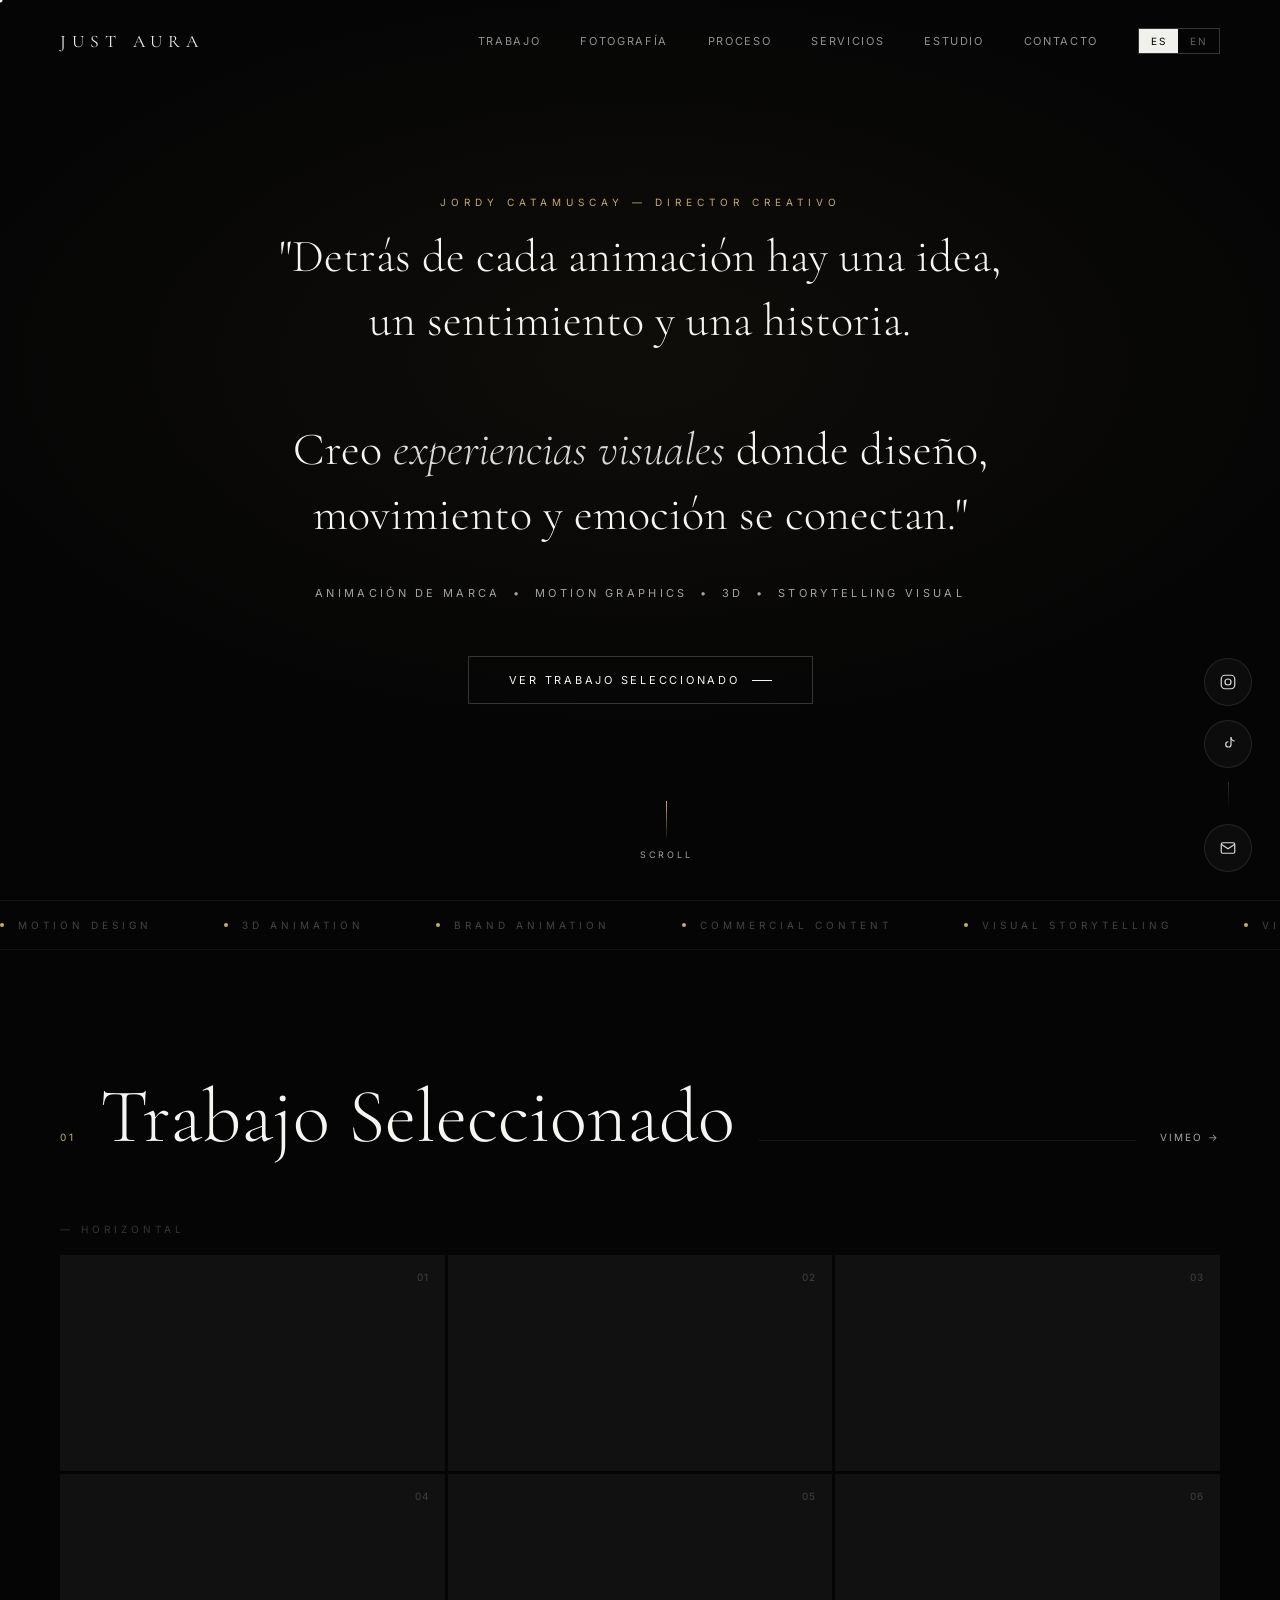
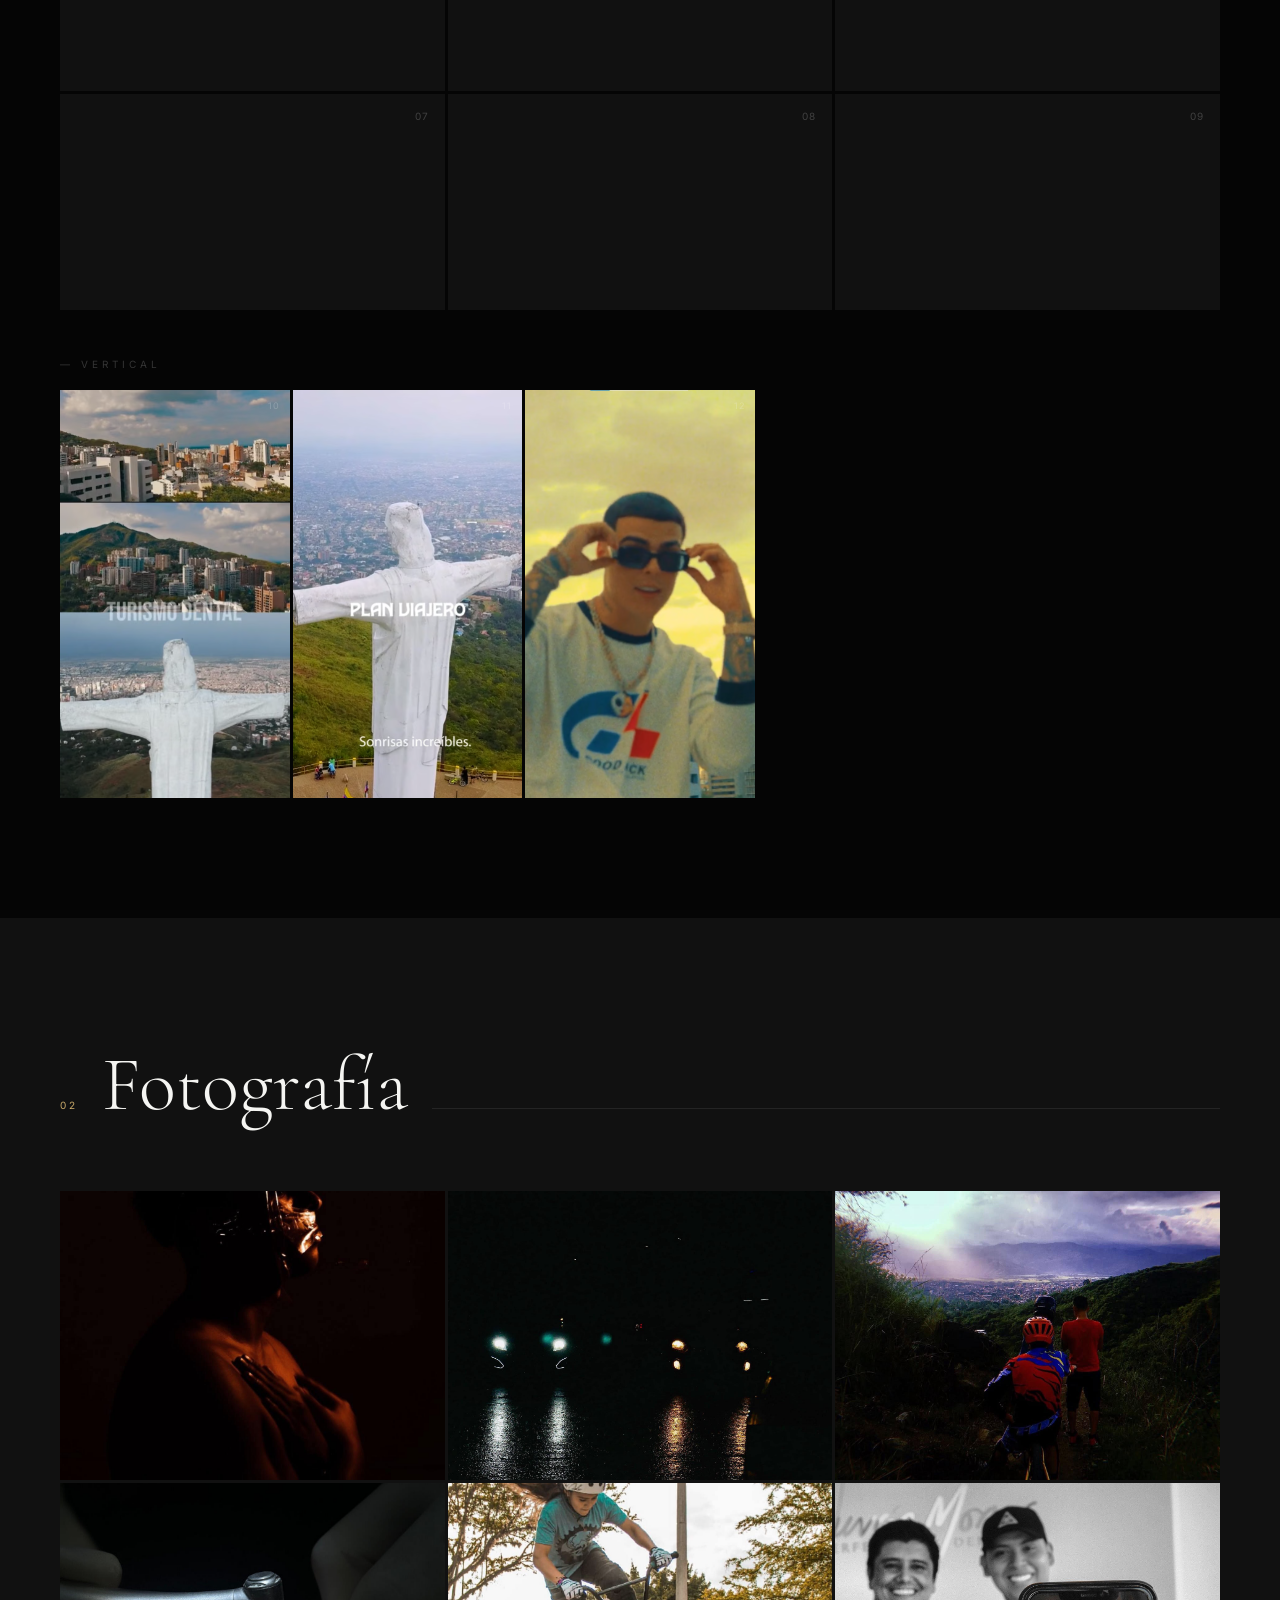
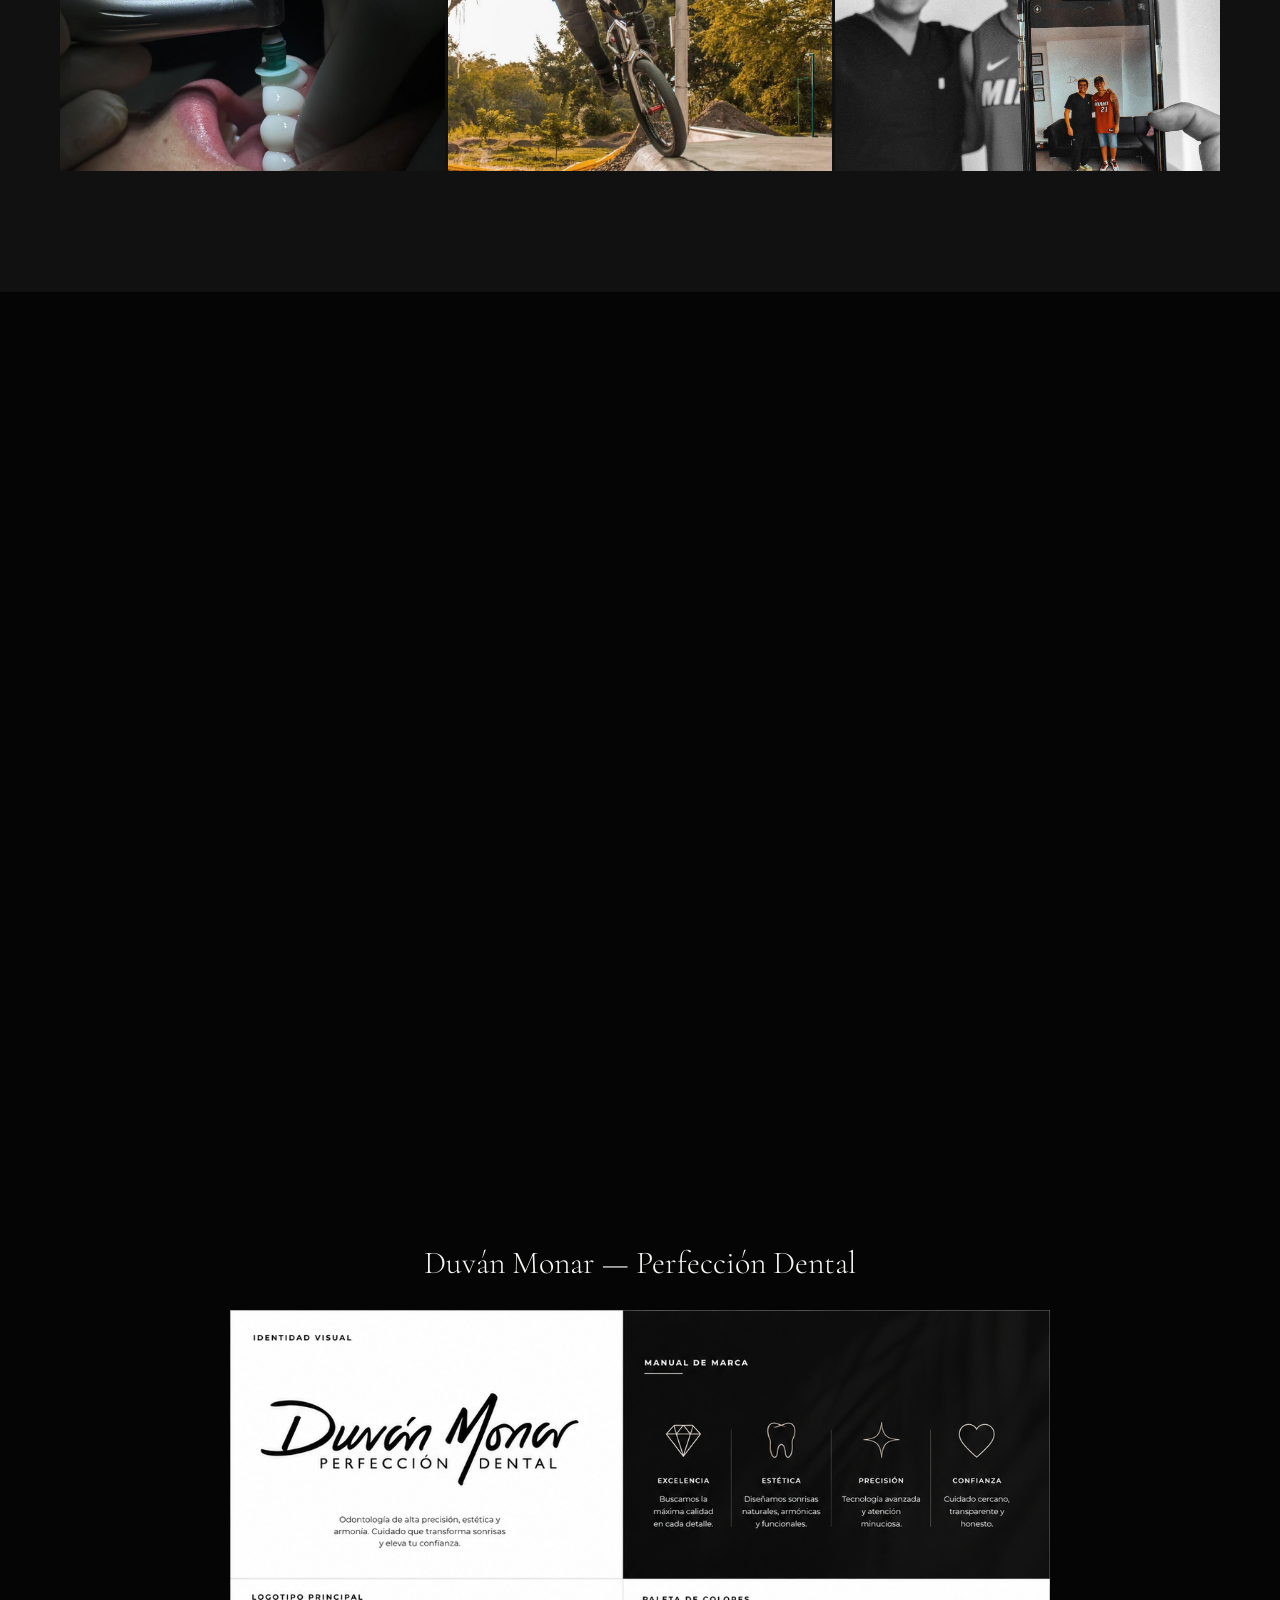
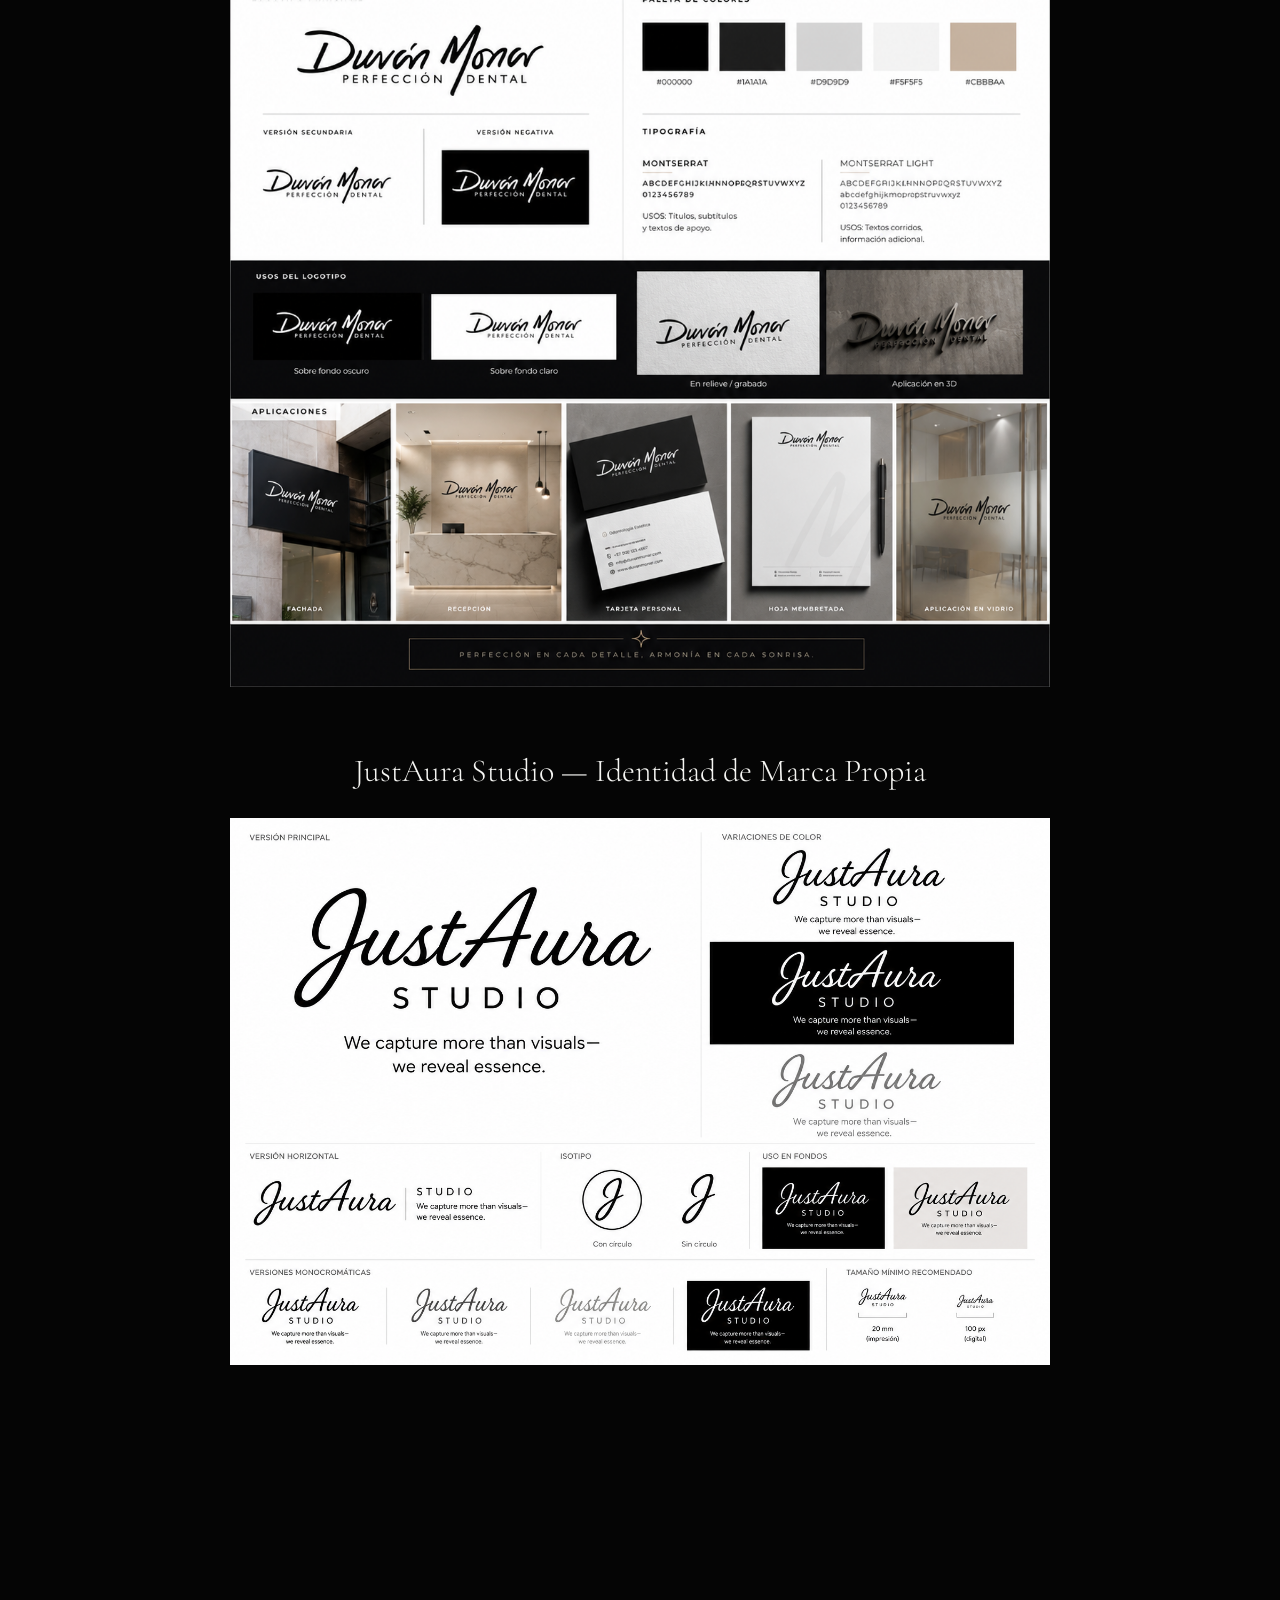
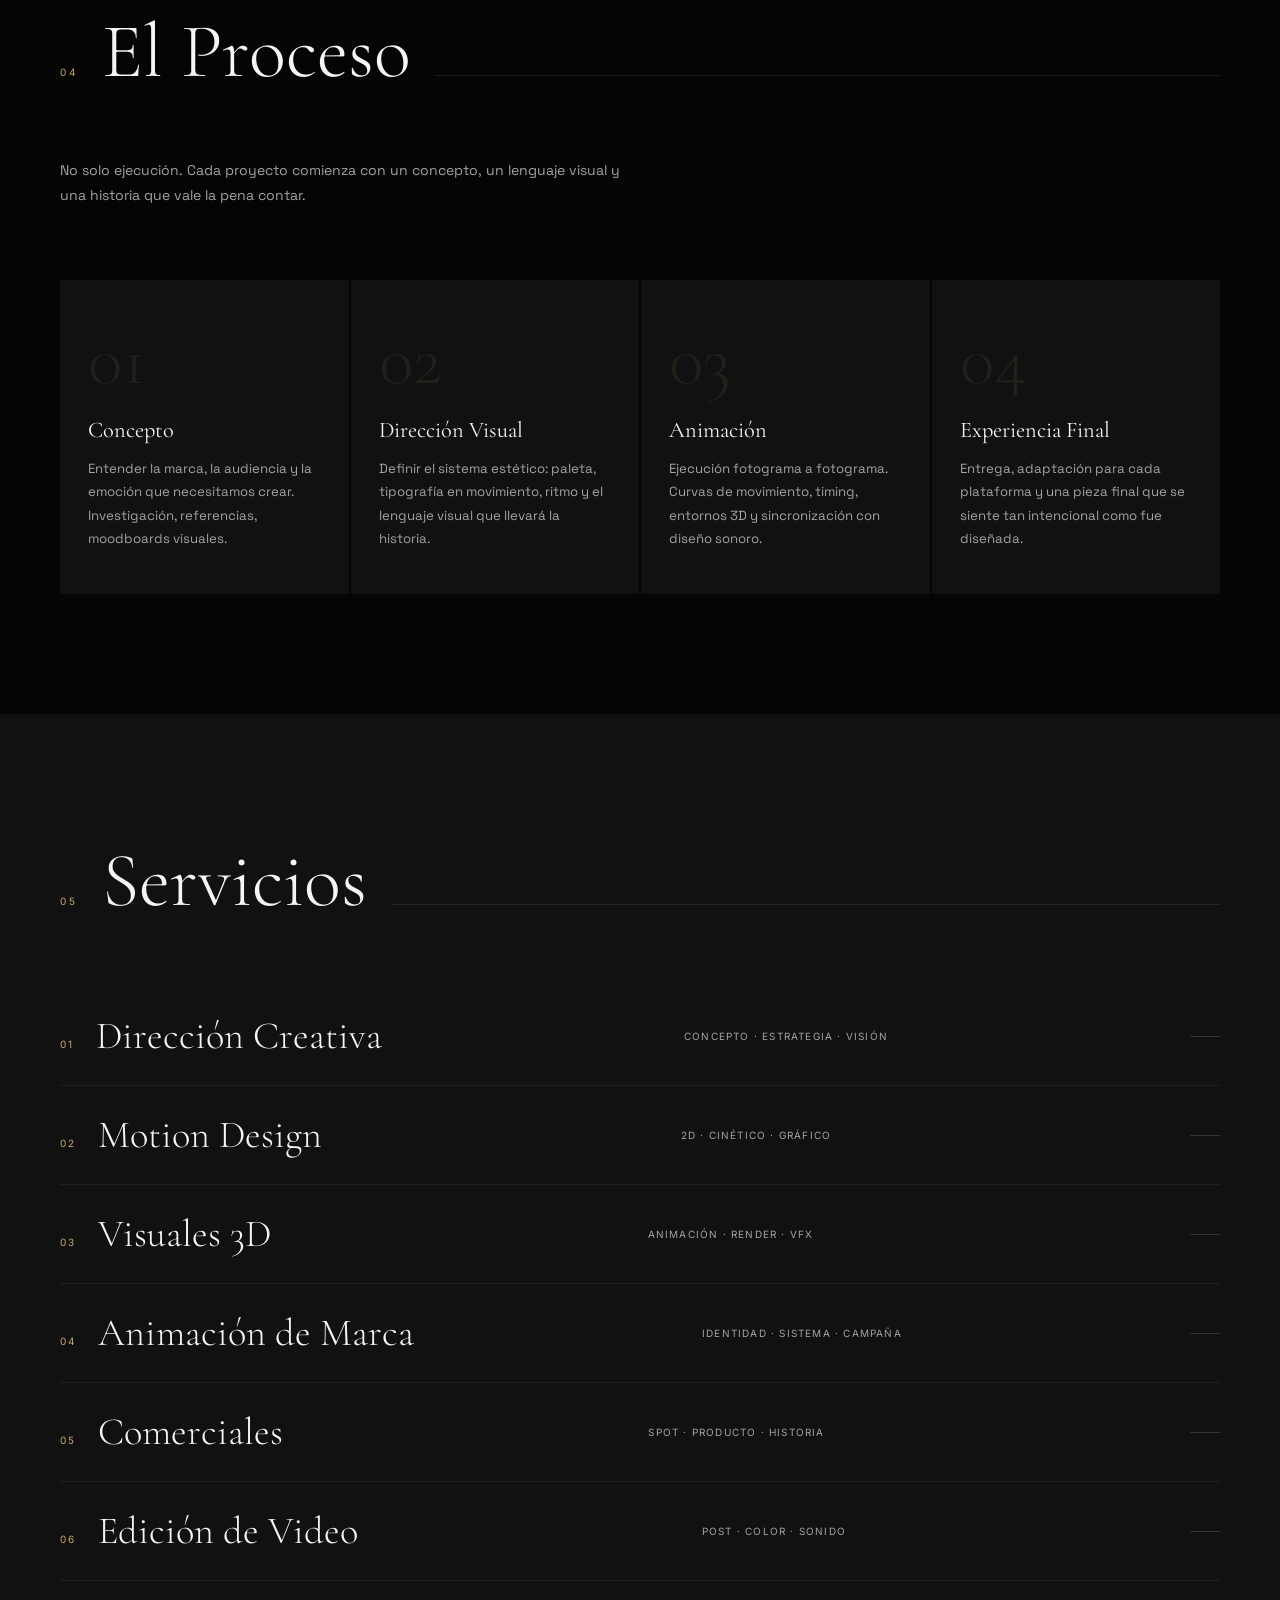
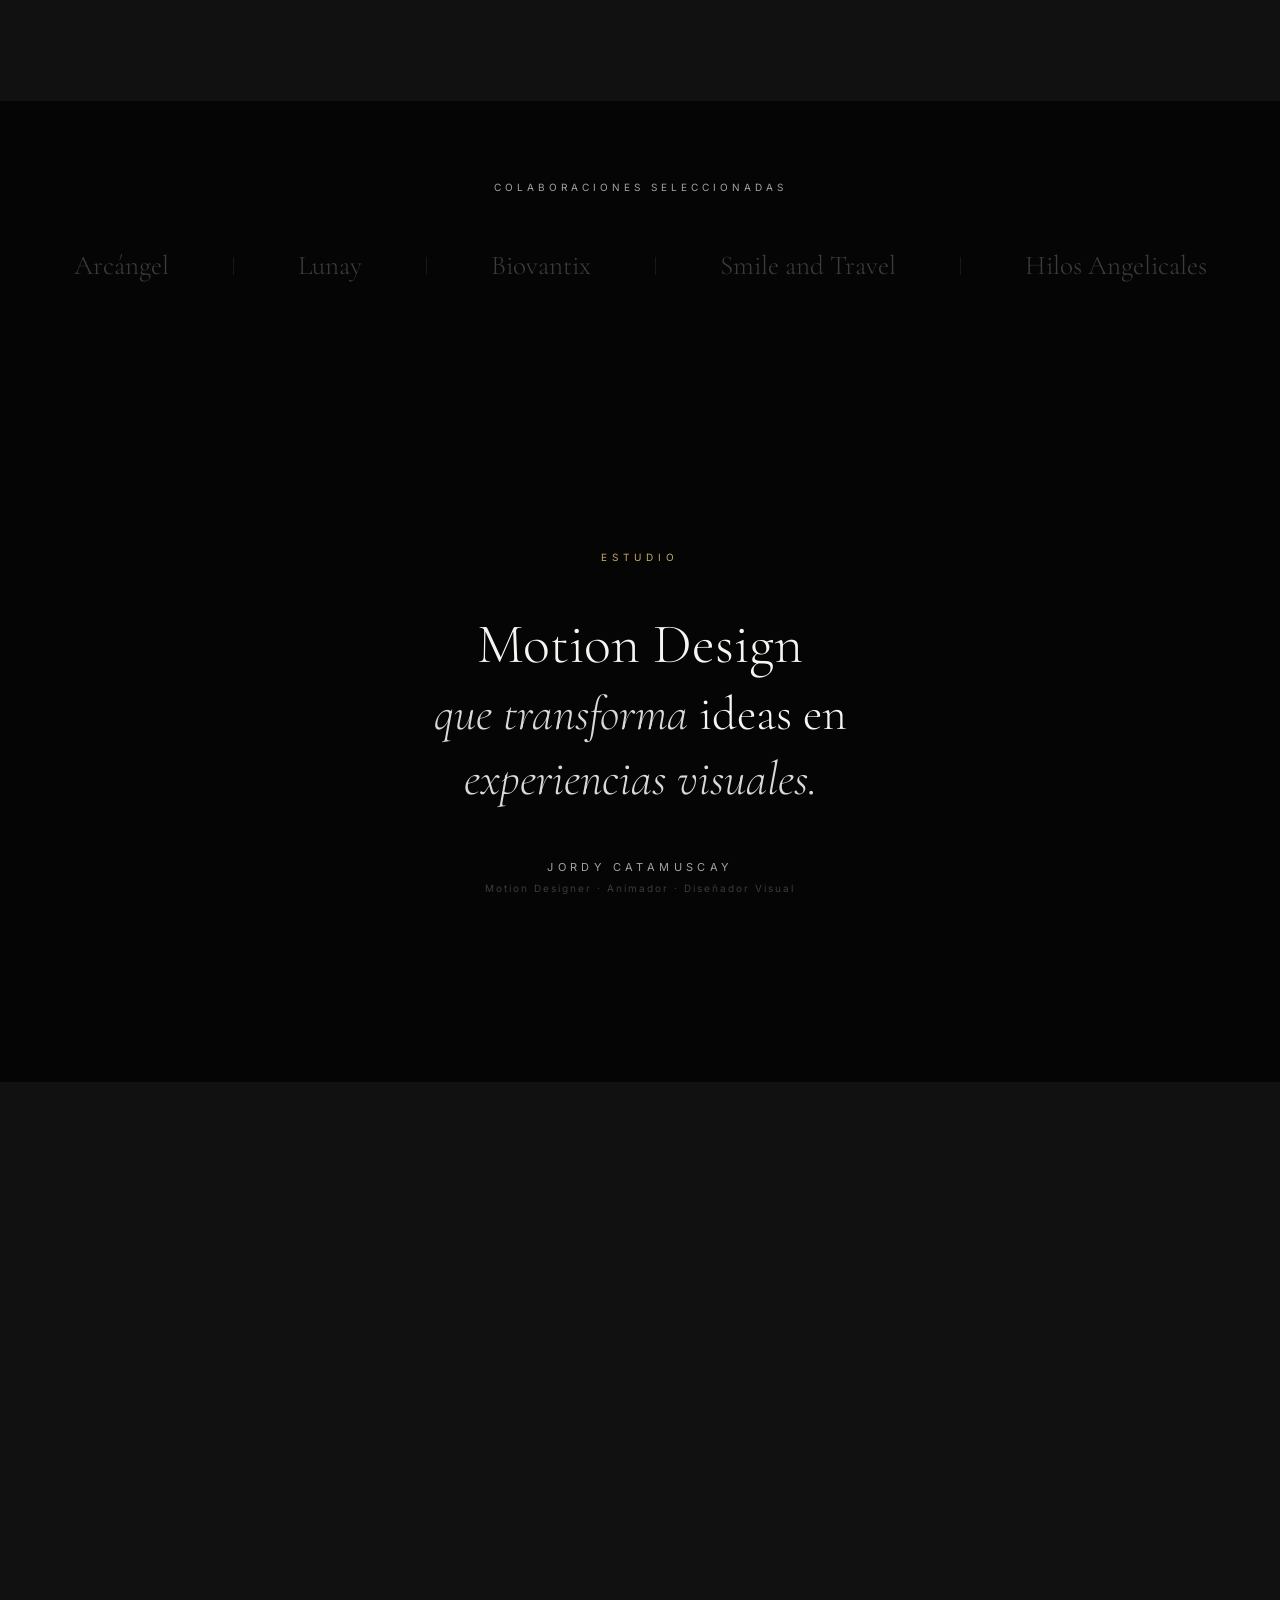
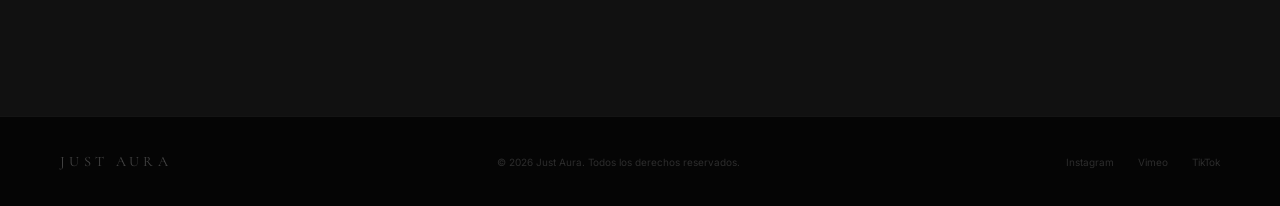
==== commit 2054136f: "Add files via upload" ====
--- a/index.html
+++ b/index.html
@@ -2,448 +2,435 @@
 <html lang="es">
 <head>
 <meta charset="UTF-8">
-<meta name="viewport" content="width=device-width, initial-scale=1.0">
-<title>Jordy Catamuscay — Just Aura</title>
+<meta name="viewport" content="width=device-width,initial-scale=1.0">
+<title>JUST AURA | Motion Design Studio</title>
+<meta name="description" content="Estudio creativo especializado en motion design, animación 3D, brand visuals y contenido cinematográfico.">
+<meta property="og:title" content="JUST AURA | Motion Design Studio">
+<meta property="og:description" content="Estudio creativo especializado en motion design, animación 3D, brand visuals y contenido cinematográfico.">
+<meta property="og:image" content="assets/img/photo-01.jpg">
+<meta name="twitter:card" content="summary_large_image">
 <link rel="preconnect" href="https://fonts.googleapis.com">
-<link rel="preconnect" href="https://fonts.gstatic.com" crossorigin>
-<link href="https://fonts.googleapis.com/css2?family=Fraunces:ital,opsz,wght@0,9..144,400;0,9..144,500;0,9..144,600;1,9..144,500&family=Inter:wght@300;400;500;600&display=swap" rel="stylesheet">
-<style>
-  :root{
-    --bg:#0F0E0D;
-    --bg2:#171513;
-    --text:#EDE7DD;
-    --muted:#9A938A;
-    --gold:#C7A66B;
-    --gold-dim:rgba(199,166,107,0.35);
-    --line:#2B2823;
-  }
-  *{margin:0;padding:0;box-sizing:border-box;}
-  html{scroll-behavior:smooth;}
-  body{
-    background:var(--bg);
-    color:var(--text);
-    font-family:'Inter',sans-serif;
-    font-weight:300;
-    line-height:1.6;
-    -webkit-font-smoothing:antialiased;
-  }
-  ::selection{background:var(--gold);color:#0F0E0D;}
-  a{color:inherit;text-decoration:none;}
-  .serif{font-family:'Fraunces',serif;}
-  .serif-i{font-family:'Fraunces',serif;font-style:italic;}
-
-  [data-lang="es"] .t-en{display:none;}
-  [data-lang="en"] .t-es{display:none;}
-
-  .wrap{max-width:1080px;margin:0 auto;padding:0 32px;}
-  .label{
-    font-size:11px;letter-spacing:0.22em;text-transform:uppercase;
-    color:var(--gold);font-weight:500;
-  }
-  .roman{font-family:'Fraunces',serif;font-style:italic;color:var(--muted);font-size:14px;}
-
-  /* nav */
-  nav{
-    position:fixed;top:0;left:0;right:0;z-index:100;
-    background:rgba(15,14,13,0.85);
-    backdrop-filter:blur(8px);
-    border-bottom:1px solid var(--line);
-  }
-  .nav-inner{max-width:1080px;margin:0 auto;padding:24px 32px;display:flex;justify-content:space-between;align-items:center;}
-  .wordmark{font-family:'Fraunces',serif;font-style:italic;font-size:18px;letter-spacing:0.01em;}
-  .nav-right{display:flex;align-items:center;gap:34px;}
-  .nav-links{display:flex;gap:28px;font-size:13px;color:var(--muted);}
-  .nav-links a{position:relative;padding-bottom:4px;}
-  .nav-links a::after{content:"";position:absolute;left:0;bottom:0;width:0;height:1px;background:var(--gold);transition:width .3s ease;}
-  .nav-links a:hover{color:var(--text);}
-  .nav-links a:hover::after{width:100%;}
-  @media (max-width:700px){ .nav-links{display:none;} }
-  .lang-switch{display:flex;gap:8px;font-size:12px;letter-spacing:0.05em;}
-  .lang-switch button{background:none;border:none;cursor:pointer;color:var(--muted);padding:0;}
-  .lang-switch button.active{color:var(--gold);}
-
-  /* hero */
-  .hero{padding:200px 0 130px;position:relative;}
-  .hero .label{margin-bottom:34px;display:inline-block;opacity:0;animation:fadeUp .9s ease forwards;animation-delay:.1s;}
-  .hero h1{
-    font-family:'Fraunces',serif;font-weight:500;
-    font-size:clamp(54px,9vw,110px);line-height:0.98;letter-spacing:-0.01em;
-    margin-bottom:30px;opacity:0;animation:fadeUp .9s ease forwards;animation-delay:.25s;
-  }
-  .hero h1 em{font-style:italic;color:var(--gold);font-weight:400;}
-  .gold-rule{
-    width:0;height:1px;background:var(--gold);margin-bottom:30px;
-    animation:drawLine 1.1s ease forwards;animation-delay:.9s;
-  }
-  @keyframes drawLine{ to{ width:90px; } }
-  @keyframes fadeUp{ from{opacity:0;transform:translateY(14px);} to{opacity:1;transform:translateY(0);} }
-
-  .hero p.lede{
-    max-width:520px;color:var(--muted);font-size:18px;font-weight:300;margin-bottom:46px;
-    opacity:0;animation:fadeUp .9s ease forwards;animation-delay:.45s;
-  }
-  .roles-line{
-    display:flex;gap:18px;flex-wrap:wrap;font-size:14px;color:var(--text);
-    margin-bottom:50px;opacity:0;animation:fadeUp .9s ease forwards;animation-delay:.6s;
-  }
-  .roles-line .sep{color:var(--gold-dim);}
-  .cta-row{display:flex;gap:40px;flex-wrap:wrap;opacity:0;animation:fadeUp .9s ease forwards;animation-delay:.75s;}
-  .cta-link{font-size:14px;letter-spacing:0.04em;border-bottom:1px solid var(--gold-dim);padding-bottom:6px;}
-  .cta-link:hover{border-color:var(--gold);color:var(--gold);}
-
-  /* sections */
-  .section{padding:120px 0;border-top:1px solid var(--line);}
-  .section-head{display:flex;align-items:baseline;gap:18px;margin-bottom:64px;}
-  .section-head h2{font-family:'Fraunces',serif;font-weight:500;font-size:clamp(30px,4vw,42px);letter-spacing:-0.01em;}
-
-  /* work */
-  .item{
-    display:grid;grid-template-columns:160px 1fr;gap:32px;
-    padding:36px 0;border-top:1px solid var(--line);
-  }
-  .item:last-child{border-bottom:1px solid var(--line);}
-  .thumb{position:relative;border-radius:3px;overflow:hidden;border:1px solid var(--line);aspect-ratio:16/9;background:var(--bg2);}
-  .thumb img{width:100%;height:100%;object-fit:cover;display:block;filter:saturate(0.92) contrast(1.02);transition:filter .4s ease, transform .4s ease;}
-  .item:hover .thumb img{filter:saturate(1.05) contrast(1.05);transform:scale(1.04);}
-  .thumb.mark{display:flex;align-items:center;justify-content:center;}
-  .thumb .idx{position:absolute;bottom:6px;right:8px;font-family:'Fraunces',serif;font-style:italic;font-size:12px;color:var(--gold);background:rgba(15,14,13,0.55);padding:2px 8px;border-radius:2px;letter-spacing:0.02em;}
-  .thumb.mark .idx{position:static;background:none;font-size:28px;color:var(--gold-dim);}
-  .item h3{font-family:'Fraunces',serif;font-weight:500;font-size:25px;margin-bottom:12px;}
-  .item p{color:var(--muted);font-size:15px;font-weight:300;max-width:580px;margin-bottom:14px;}
-  .item .meta{font-size:11px;letter-spacing:0.1em;color:var(--gold);text-transform:uppercase;}
-  .item .go{display:inline-block;margin-top:16px;font-size:13px;border-bottom:1px solid var(--gold-dim);}
-  .item .go:hover{color:var(--gold);border-color:var(--gold);}
-  @media (max-width:680px){ .item{grid-template-columns:120px 1fr;gap:20px;} }
-
-  /* services */
-  .svc-cols{display:grid;grid-template-columns:repeat(3,1fr);gap:56px;}
-  .svc .roman{display:block;margin-bottom:16px;}
-  .svc h3{font-family:'Fraunces',serif;font-weight:500;font-size:19px;margin-bottom:14px;}
-  .svc p{color:var(--muted);font-size:14px;font-weight:300;margin-bottom:18px;}
-  .svc .tools{font-size:12px;letter-spacing:0.04em;color:var(--text);opacity:.7;}
-  @media (max-width:760px){ .svc-cols{grid-template-columns:1fr;gap:46px;} }
-
-  /* about */
-  .about-grid{display:grid;grid-template-columns:1.4fr 1fr;gap:64px;}
-  .about p{color:var(--muted);font-size:16px;font-weight:300;margin-bottom:20px;max-width:560px;}
-  .meta-list .row{display:flex;justify-content:space-between;padding:14px 0;border-top:1px solid var(--line);font-size:13px;}
-  .meta-list .row:last-child{border-bottom:1px solid var(--line);}
-  .meta-list .k{color:var(--muted);letter-spacing:0.04em;text-transform:uppercase;font-size:11px;}
-  .meta-list .v{font-family:'Fraunces',serif;font-style:italic;color:var(--text);}
-  @media (max-width:760px){ .about-grid{grid-template-columns:1fr;} }
-
-  /* contact */
-  .big-email{
-    display:block;font-family:'Fraunces',serif;font-weight:500;
-    font-size:clamp(30px,5.5vw,56px);margin:36px 0 14px;letter-spacing:-0.01em;
-  }
-  .big-email em{font-style:italic;color:var(--gold);font-weight:400;}
-  .big-email:hover em{color:var(--text);}
-  .contact-row{display:flex;justify-content:space-between;align-items:baseline;padding:20px 0;border-top:1px solid var(--line);font-size:15px;font-weight:300;}
-  .contact-row:last-child{border-bottom:1px solid var(--line);}
-  .contact-row .k{color:var(--muted);font-size:11px;letter-spacing:0.1em;text-transform:uppercase;}
-  .contact-row .v{font-family:'Fraunces',serif;font-style:italic;}
-
-  footer{padding:54px 0;border-top:1px solid var(--line);}
-  footer .wrap{display:flex;justify-content:space-between;flex-wrap:wrap;gap:10px;}
-  footer p{color:var(--muted);font-size:11px;letter-spacing:0.08em;text-transform:uppercase;}
-
-  .reveal{opacity:1;transform:none;}
-  html.js .reveal{opacity:0;transform:translateY(16px);transition:opacity .7s ease, transform .7s ease;}
-  html.js .reveal.in{opacity:1;transform:translateY(0);}
-  @media (prefers-reduced-motion: reduce){
-    *{animation:none !important;transition:none !important;scroll-behavior:auto !important;opacity:1 !important;transform:none !important;}
-    .gold-rule{width:90px;}
-  }
-</style>
+<link href="https://fonts.googleapis.com/css2?family=Cormorant+Garamond:wght@300;400;500;600&family=Space+Grotesk:wght@300;400;500;600&family=Inter:wght@300;400;500&display=swap" rel="stylesheet">
+<link rel="stylesheet" href="assets/style.css">
 </head>
-<body data-lang="es">
-
-<nav>
-  <div class="nav-inner">
-    <span class="wordmark">Just Aura</span>
-    <div class="nav-right">
-      <div class="nav-links">
-        <a href="#work"><span class="t-es">Trabajo</span><span class="t-en">Work</span></a>
-        <a href="#services"><span class="t-es">Servicios</span><span class="t-en">Services</span></a>
-        <a href="#about"><span class="t-es">Sobre mí</span><span class="t-en">About</span></a>
-        <a href="#contact"><span class="t-es">Contacto</span><span class="t-en">Contact</span></a>
-      </div>
-      <div class="lang-switch">
-        <button data-set="es" class="active">ES</button>
-        <span style="color:var(--line);">/</span>
-        <button data-set="en">EN</button>
-      </div>
-    </div>
-  </div>
+<body>
+
+<div class="cursor-dot" id="cursorDot"></div>
+
+<!-- LOADER -->
+<div id="loader">
+  <video class="loader-video" src="assets/video/logo.mp4" autoplay muted playsinline loop></video>
+  <div class="loader-sub">Motion Design Studio</div>
+  <div class="loader-bar"><div class="loader-progress"></div></div>
+</div>
+
+<!-- VIDEO MODAL -->
+<div id="modal">
+  <div class="modal-inner">
+    <button class="modal-close" onclick="closeModal()">✕ &nbsp;<span data-es="Cerrar" data-en="Close">Cerrar</span></button>
+    <iframe id="modalFrame" src="" allow="autoplay; fullscreen" allowfullscreen></iframe>
+    <div class="modal-label" id="modalLabel"></div>
+  </div>
+</div>
+
+<!-- NAV -->
+<nav id="nav">
+  <a href="#hero" class="nav-logo">JUST AURA</a>
+  <div class="nav-right">
+    <div class="nav-links">
+      <a href="#work"        data-es="Trabajo"    data-en="Work">Trabajo</a>
+      <a href="#photography" data-es="Fotografía" data-en="Photography">Fotografía</a>
+      <a href="#process"     data-es="Proceso"    data-en="Process">Proceso</a>
+      <a href="#services"    data-es="Servicios"  data-en="Services">Servicios</a>
+      <a href="#about"       data-es="Estudio"    data-en="Studio">Estudio</a>
+      <a href="#contact"     data-es="Contacto"   data-en="Contact">Contacto</a>
+    </div>
+    <div class="lang-switch">
+      <button class="lang-btn active" onclick="setLang('es')">ES</button>
+      <button class="lang-btn" onclick="setLang('en')">EN</button>
+    </div>
+  </div>
+  <!-- Mobile menu button -->
+  <button class="nav-mobile-btn" onclick="toggleMobileMenu()" aria-label="Menu">
+    <span></span><span></span><span></span>
+  </button>
 </nav>
 
+<!-- MOBILE MENU -->
+<div class="mobile-menu" id="mobileMenu">
+  <a href="#work"        onclick="closeMobileMenu()" data-es="Trabajo"    data-en="Work">Trabajo</a>
+  <a href="#photography" onclick="closeMobileMenu()" data-es="Fotografía" data-en="Photography">Fotografía</a>
+  <a href="#process"     onclick="closeMobileMenu()" data-es="Proceso"    data-en="Process">Proceso</a>
+  <a href="#services"    onclick="closeMobileMenu()" data-es="Servicios"  data-en="Services">Servicios</a>
+  <a href="#about"       onclick="closeMobileMenu()" data-es="Estudio"    data-en="Studio">Estudio</a>
+  <a href="#contact"     onclick="closeMobileMenu()" data-es="Contacto"   data-en="Contact">Contacto</a>
+  <div class="mobile-lang">
+    <button class="lang-btn active" onclick="setLang('es')">ES</button>
+    <button class="lang-btn" onclick="setLang('en')">EN</button>
+  </div>
+</div>
+
 <!-- HERO -->
-<section class="hero wrap" id="hero">
-  <span class="label">
-    <span class="t-es">FREELANCE · CALI, COLOMBIA · 5+ AÑOS DE EXPERIENCIA</span>
-    <span class="t-en">FREELANCE · CALI, COLOMBIA · 5+ YEARS OF EXPERIENCE</span>
-  </span>
-  <h1>Jordy Catamuscay<br><em>Just Aura</em></h1>
-  <div class="gold-rule"></div>
-  <p class="lede">
-    <span class="t-es">Animador y motion designer con más de 5 años creando piezas 2D/3D, spots comerciales y contenido de marca para turismo, lifestyle, ecommerce y salud.</span>
-    <span class="t-en">Animator and motion designer with over 5 years creating 2D/3D pieces, commercial spots and brand content for travel, lifestyle, ecommerce and health brands.</span>
-  </p>
-  <div class="roles-line">
-    <span><span class="t-es">Motion Design</span><span class="t-en">Motion Design</span></span>
-    <span class="sep">—</span>
-    <span><span class="t-es">Edición de Video</span><span class="t-en">Video Editing</span></span>
-    <span class="sep">—</span>
-    <span>Community Management</span>
-  </div>
-  <div class="cta-row">
-    <a class="cta-link" href="https://vimeo.com/jordyalejandr0" target="_blank" rel="noopener">
-      <span class="t-es">Ver el reel</span><span class="t-en">Watch the reel</span>
+<section id="hero">
+  <div class="hero-bg"></div>
+  <div class="hero-eyebrow" data-es="Jordy Catamuscay — Director Creativo" data-en="Jordy Catamuscay — Creative Director">Jordy Catamuscay — Director Creativo</div>
+  <h1 class="hero-title hero-title-manifesto"
+    data-es='"Detrás de cada animación hay una idea,<br>un sentimiento y una historia.<br><br>Creo <em>experiencias visuales</em> donde diseño,<br>movimiento y emoción se conectan."'
+    data-en='"Behind every animation there is an idea,<br>a feeling and a story.<br><br>I create <em>visual experiences</em> where design,<br>movement and emotion connect."'>
+    "Detrás de cada animación hay una idea,<br>un sentimiento y una historia.<br><br>Creo <em>experiencias visuales</em> donde diseño,<br>movimiento y emoción se conectan."
+  </h1>
+  <div class="hero-sub" data-es="Animación de Marca &nbsp;•&nbsp; Motion Graphics &nbsp;•&nbsp; 3D &nbsp;•&nbsp; Storytelling Visual" data-en="Brand Animation &nbsp;•&nbsp; Motion Graphics &nbsp;•&nbsp; 3D &nbsp;•&nbsp; Visual Storytelling">Animación de Marca &nbsp;•&nbsp; Motion Graphics &nbsp;•&nbsp; 3D &nbsp;•&nbsp; Storytelling Visual</div>
+  <div class="hero-cta">
+    <a href="#work" class="btn-primary">
+      <span data-es="Ver Trabajo Seleccionado" data-en="View Selected Work">Ver Trabajo Seleccionado</span>
+      <span class="btn-arr"></span>
     </a>
-    <a class="cta-link" href="#contact">
-      <span class="t-es">Hablemos</span><span class="t-en">Let's talk</span>
-    </a>
-  </div>
-</section>
+  </div>
+  <div class="hero-scroll">
+    <div class="scroll-line"></div>
+    <div class="scroll-text">Scroll</div>
+  </div>
+</section>
+
+<!-- REEL STRIP -->
+<div class="reel-strip">
+  <div class="reel-track">
+    <div class="reel-item"><div class="reel-dot"></div>Motion Design</div>
+    <div class="reel-item"><div class="reel-dot"></div>3D Animation</div>
+    <div class="reel-item"><div class="reel-dot"></div>Brand Animation</div>
+    <div class="reel-item"><div class="reel-dot"></div>Commercial Content</div>
+    <div class="reel-item"><div class="reel-dot"></div>Visual Storytelling</div>
+    <div class="reel-item"><div class="reel-dot"></div>Video Editing</div>
+    <div class="reel-item"><div class="reel-dot"></div>Creative Direction</div>
+    <div class="reel-item"><div class="reel-dot"></div>Motion Design</div>
+    <div class="reel-item"><div class="reel-dot"></div>3D Animation</div>
+    <div class="reel-item"><div class="reel-dot"></div>Brand Animation</div>
+    <div class="reel-item"><div class="reel-dot"></div>Commercial Content</div>
+    <div class="reel-item"><div class="reel-dot"></div>Visual Storytelling</div>
+    <div class="reel-item"><div class="reel-dot"></div>Video Editing</div>
+    <div class="reel-item"><div class="reel-dot"></div>Creative Direction</div>
+  </div>
+</div>
 
 <!-- WORK -->
-<section class="section wrap reveal" id="work">
-  <div class="section-head">
-    <span class="roman">I.</span>
-    <h2><span class="t-es">Trabajo destacado</span><span class="t-en">Featured work</span></h2>
-  </div>
-
-  <div class="item">
-    <div class="thumb"><img src="[data-uri]" alt="Biovantix" loading="lazy"><span class="idx">01</span></div>
-    <div>
-      <h3>Biovantix</h3>
-      <p>
-        <span class="t-es">Spot comercial para una marca de bienestar: motion graphics, animación tipográfica y piezas de marca para campaña digital.</span>
-        <span class="t-en">Commercial spot for a wellness brand: motion graphics, typographic animation and branded pieces for a digital campaign.</span>
-      </p>
-      <div class="meta">MOTION GRAPHICS · WELLNESS · SPOT COMERCIAL</div>
-    </div>
-  </div>
-
-  <div class="item">
-    <div class="thumb"><img src="[data-uri]" alt="Sanando en Voz Alta" loading="lazy"><span class="idx">02</span></div>
-    <div>
-      <h3>Sanando en Voz Alta</h3>
-      <p>
-        <span class="t-es">Identidad visual completa para un podcast: diseño de mascota, ilustración de personaje y logo animado para YouTube e Instagram.</span>
-        <span class="t-en">Full visual identity for a podcast: mascot design, character illustration and animated logo for YouTube and Instagram.</span>
-      </p>
-      <div class="meta">DISEÑO DE PERSONAJES · BRAND IDENTITY · LOGO ANIMADO</div>
-    </div>
-  </div>
-
-  <div class="item">
-    <div class="thumb"><img src="[data-uri]" alt="Smile and Travel" loading="lazy"><span class="idx">03</span></div>
-    <div>
-      <h3>Smile and Travel</h3>
-      <p>
-        <span class="t-es">Contenido audiovisual de marca para turismo, combinando footage en locación, edición dinámica y overlays tipográficos para redes.</span>
-        <span class="t-en">Brand content for a travel client, combining on-location footage, dynamic editing and typographic overlays for social.</span>
-      </p>
-      <div class="meta">VIDEO EDITING · TRAVEL &amp; LIFESTYLE · CONTENIDO DE MARCA</div>
-    </div>
-  </div>
-
-  <div class="item">
-    <div class="thumb"><img src="[data-uri]" alt="Arcangel spot" loading="lazy"><span class="idx">04</span></div>
-    <div>
-      <h3>Arcángel <span class="t-es">— Spot para Austin Santos</span><span class="t-en">— Spot for Austin Santos</span></h3>
-      <p>
-        <span class="t-es">Spot comercial para el artista urbano Arcángel, encargado por Austin Santos: motion graphics, tipografía animada y narrativa visual comprimida para redes.</span>
-        <span class="t-en">Commercial spot for urban artist Arcángel, commissioned by Austin Santos: motion graphics, animated typography and compressed visual storytelling for social.</span>
-      </p>
-      <div class="meta">MOTION GRAPHICS · MÚSICA URBANA · SPOT COMERCIAL</div>
-    </div>
-  </div>
-
-  <div class="item">
-    <div class="thumb"><img src="[data-uri]" alt="Lunay spot" loading="lazy"><span class="idx">05</span></div>
-    <div>
-      <h3>Lunay <span class="t-es">— Spot</span><span class="t-en">— Spot</span></h3>
-      <p>
-        <span class="t-es">Spot corto para el artista urbano Lunay, con narrativa visual comprimida pensada para consumo rápido en redes.</span>
-        <span class="t-en">Short-form spot for urban artist Lunay, with compressed visual storytelling built for fast social consumption.</span>
-      </p>
-      <div class="meta">MOTION GRAPHICS · MÚSICA URBANA · SPOT COMERCIAL</div>
-    </div>
-  </div>
-
-  <div class="item">
-    <div class="thumb"><img src="[data-uri]" alt="Hilos Angelicales" loading="lazy"><span class="idx">06</span></div>
-    <div>
-      <h3>Hilos Angelicales</h3>
-      <p>
-        <span class="t-es">Spot comercial de corta duración (14–45s) para esta marca local de Cali, con motion graphics, tipografía animada y narrativa visual comprimida.</span>
-        <span class="t-en">Short-form commercial spot (14–45s) for this local Cali brand, with motion graphics, animated typography and compressed visual storytelling.</span>
-      </p>
-      <div class="meta">MOTION GRAPHICS · TIPOGRAFÍA ANIMADA · MARCA LOCAL</div>
-    </div>
-  </div>
-
-  <div class="item">
-    <div class="thumb"><img src="[data-uri]" alt="Plan Viajero" loading="lazy"><span class="idx">07</span></div>
-    <div>
-      <h3><span class="t-es">Plan Viajero — Cali &amp; Medellín</span><span class="t-en">Plan Viajero — Cali &amp; Medellín</span></h3>
-      <p>
-        <span class="t-es">Contenido audiovisual de turismo para ambas ciudades, combinando footage aéreo, edición dinámica y overlays tipográficos.</span>
-        <span class="t-en">Travel content for both cities, combining aerial footage, dynamic editing and typographic overlays.</span>
-      </p>
-      <div class="meta">VIDEO EDITING · TRAVEL &amp; LIFESTYLE · CONTENIDO DE MARCA</div>
-    </div>
-  </div>
-
-  <div class="item">
-    <div class="thumb mark"><span class="idx">08</span></div>
-    <div>
-      <h3>Duván Monar <span class="t-es">— Editor &amp; Creador de Contenido</span><span class="t-en">— Editor &amp; Content Creator</span></h3>
-      <p>
-        <span class="t-es">+50 piezas editadas para Reels, TikTok y Stories (2019–2025), manteniendo coherencia con el manual de marca en cada plataforma.</span>
-        <span class="t-en">50+ pieces edited for Reels, TikTok and Stories (2019–2025), keeping brand-guide consistency across every platform.</span>
-      </p>
-      <div class="meta">VIDEO EDITING · BRAND CONSISTENCY · MULTI-PLATAFORMA</div>
-    </div>
-  </div>
-
-  <div class="item">
-    <div class="thumb mark"><span class="idx">09</span></div>
-    <div>
-      <h3>Perfección Dental</h3>
-      <p>
-        <span class="t-es">Bumper animado multi-escena para Reels (1080×1920), construido en React + Remotion. Estrategia de contenido y diseño de portadas incluidos.</span>
-        <span class="t-en">Multi-scene animated bumper for Reels (1080×1920), built in React + Remotion. Content strategy and cover design included.</span>
-      </p>
-      <div class="meta">MOTION DESIGN · REMOTION / REACT · BRAND ANIMATION</div>
-    </div>
-  </div>
-
-  <div class="item">
-    <div class="thumb mark"><span class="idx">10</span></div>
-    <div>
-      <h3>Expendio de Carnes El Porvenir</h3>
-      <p>
-        <span class="t-es">Sistema de identidad de marca completo (6 versiones de logo, paleta, tipografía) y campaña de contenido de un mes para Instagram, Facebook y TikTok.</span>
-        <span class="t-en">Full brand identity system (6 logo versions, palette, typography) and a month-one content campaign for Instagram, Facebook and TikTok.</span>
-      </p>
-      <div class="meta">BRANDING · SOCIAL CONTENT · COMMUNITY MANAGEMENT</div>
+<section id="work">
+  <div class="section-header reveal">
+    <span class="section-number">01</span>
+    <h2 class="section-title" data-es="Trabajo Seleccionado" data-en="Selected Work">Trabajo Seleccionado</h2>
+    <div class="section-line"></div>
+    <a href="https://vimeo.com/jordyalejandr0" class="section-link" target="_blank" rel="noopener">Vimeo →</a>
+  </div>
+
+  <!-- HORIZONTAL VIDEOS -->
+  <div class="work-label reveal" data-es="— Horizontal" data-en="— Horizontal">— Horizontal</div>
+  <div class="video-grid video-grid-h reveal">
+
+    <div class="project-card ratio-h" data-project data-id="1146776611">
+      <div class="project-bg" style="background-image:url('https://vumbnail.com/1146776611.jpg')"></div>
+      <div class="project-overlay"></div>
+      <span class="project-num">01</span>
+      <button class="play-btn"><svg viewBox="0 0 24 24"><path d="M8 5v14l11-7z"/></svg></button>
+      <div class="project-info">
+        <div class="project-cat" data-es="Motion Graphics · Bienestar · Spot Comercial" data-en="Motion Graphics · Wellness · Commercial Spot">Motion Graphics · Bienestar · Spot Comercial</div>
+        <div class="project-name" data-es="Comercial Biovantix" data-en="Biovantix Commercial">Comercial Biovantix</div>
+        <div class="project-role" data-es="Motion Design — Animación de Marca" data-en="Motion Design — Brand Animation">Motion Design — Animación de Marca</div>
+      </div>
+    </div>
+
+    <div class="project-card ratio-h" data-project data-id="1146776461">
+      <div class="project-bg" style="background-image:url('https://vumbnail.com/1146776461.jpg')"></div>
+      <div class="project-overlay"></div>
+      <span class="project-num">02</span>
+      <button class="play-btn"><svg viewBox="0 0 24 24"><path d="M8 5v14l11-7z"/></svg></button>
+      <div class="project-info">
+        <div class="project-cat" data-es="Diseño de Personajes · Brand Identity · Logo Animado" data-en="Character Design · Brand Identity · Animated Logo">Diseño de Personajes · Brand Identity · Logo Animado</div>
+        <div class="project-name" data-es="Sanando En Voz Alta" data-en="Sanando En Voz Alta">Sanando En Voz Alta</div>
+        <div class="project-role" data-es="Diseño de Personaje — Animación de Logo" data-en="Character Design — Logo Animation">Diseño de Personaje — Animación de Logo</div>
+      </div>
+    </div>
+
+    <div class="project-card ratio-h" data-project data-id="1083775053">
+      <div class="project-bg" style="background-image:url('https://vumbnail.com/1083775053.jpg')"></div>
+      <div class="project-overlay"></div>
+      <span class="project-num">03</span>
+      <button class="play-btn"><svg viewBox="0 0 24 24"><path d="M8 5v14l11-7z"/></svg></button>
+      <div class="project-info">
+        <div class="project-cat" data-es="Video Editing · Travel & Lifestyle · Contenido de Marca" data-en="Video Editing · Travel & Lifestyle · Brand Content">Video Editing · Travel & Lifestyle · Contenido de Marca</div>
+        <div class="project-name" data-es="Smile and Travel" data-en="Smile and Travel">Smile and Travel</div>
+        <div class="project-role" data-es="Dirección Creativa — Edición" data-en="Creative Direction — Editing">Dirección Creativa — Edición</div>
+      </div>
+    </div>
+
+    <div class="project-card ratio-h" data-project data-id="1083774272">
+      <div class="project-bg" style="background-image:url('https://vumbnail.com/1083774272.jpg')"></div>
+      <div class="project-overlay"></div>
+      <span class="project-num">04</span>
+      <button class="play-btn"><svg viewBox="0 0 24 24"><path d="M8 5v14l11-7z"/></svg></button>
+      <div class="project-info">
+        <div class="project-cat" data-es="Motion Graphics · Música Urbana · Spot Comercial" data-en="Motion Graphics · Urban Music · Commercial Spot">Motion Graphics · Música Urbana · Spot Comercial</div>
+        <div class="project-name" data-es="Spot Arca" data-en="Spot Arca">Spot Arca</div>
+        <div class="project-role" data-es="Dirección Creativa — Motion Design" data-en="Creative Direction — Motion Design">Dirección Creativa — Motion Design</div>
+      </div>
+    </div>
+
+    <div class="project-card ratio-h" data-project data-id="1083757476">
+      <div class="project-bg" style="background-image:url('https://vumbnail.com/1083757476.jpg')"></div>
+      <div class="project-overlay"></div>
+      <span class="project-num">05</span>
+      <button class="play-btn"><svg viewBox="0 0 24 24"><path d="M8 5v14l11-7z"/></svg></button>
+      <div class="project-info">
+        <div class="project-cat" data-es="Motion Graphics · Tipografía Animada · Spot Comercial" data-en="Motion Graphics · Animated Typography · Commercial Spot">Motion Graphics · Tipografía Animada · Spot Comercial</div>
+        <div class="project-name" data-es="Local Spot" data-en="Local Spot">Local Spot</div>
+        <div class="project-role" data-es="Motion Design — Edición" data-en="Motion Design — Editing">Motion Design — Edición</div>
+      </div>
+    </div>
+
+    <div class="project-card ratio-h" data-project data-id="1083757413">
+      <div class="project-bg" style="background-image:url('https://vumbnail.com/1083757413.jpg')"></div>
+      <div class="project-overlay"></div>
+      <span class="project-num">06</span>
+      <button class="play-btn"><svg viewBox="0 0 24 24"><path d="M8 5v14l11-7z"/></svg></button>
+      <div class="project-info">
+        <div class="project-cat" data-es="Motion Graphics · Tipografía Animada · Marca Local" data-en="Motion Graphics · Animated Typography · Local Brand">Motion Graphics · Tipografía Animada · Marca Local</div>
+        <div class="project-name" data-es="Hilos Angelicales" data-en="Hilos Angelicales">Hilos Angelicales</div>
+        <div class="project-role" data-es="Motion Design — Animación de Marca" data-en="Motion Design — Brand Animation">Motion Design — Animación de Marca</div>
+      </div>
+    </div>
+
+    <div class="project-card ratio-h" data-project data-id="911402009">
+      <div class="project-bg" style="background-image:url('https://vumbnail.com/911402009.jpg')"></div>
+      <div class="project-overlay"></div>
+      <span class="project-num">07</span>
+      <button class="play-btn"><svg viewBox="0 0 24 24"><path d="M8 5v14l11-7z"/></svg></button>
+      <div class="project-info">
+        <div class="project-cat" data-es="Video Editing · Travel · Contenido de Marca" data-en="Video Editing · Travel · Brand Content">Video Editing · Travel · Contenido de Marca</div>
+        <div class="project-name" data-es="Plan Viajero Medellín" data-en="Plan Viajero Medellín">Plan Viajero Medellín</div>
+        <div class="project-role" data-es="Dirección — Edición de Video" data-en="Direction — Video Editing">Dirección — Edición de Video</div>
+      </div>
+    </div>
+
+    <div class="project-card ratio-h" data-project data-id="911395021">
+      <div class="project-bg" style="background-image:url('https://vumbnail.com/911395021.jpg')"></div>
+      <div class="project-overlay"></div>
+      <span class="project-num">08</span>
+      <button class="play-btn"><svg viewBox="0 0 24 24"><path d="M8 5v14l11-7z"/></svg></button>
+      <div class="project-info">
+        <div class="project-cat" data-es="Video Editing · Travel · Storytelling" data-en="Video Editing · Travel · Storytelling">Video Editing · Travel · Storytelling</div>
+        <div class="project-name" data-es="Un Día en New York" data-en="A Day in New York">Un Día en New York</div>
+        <div class="project-role" data-es="Dirección — Edición" data-en="Direction — Editing">Dirección — Edición</div>
+      </div>
+    </div>
+
+    <div class="project-card ratio-h" data-project data-id="781562236">
+      <div class="project-bg" style="background-image:url('https://vumbnail.com/781562236.jpg')"></div>
+      <div class="project-overlay"></div>
+      <span class="project-num">09</span>
+      <button class="play-btn"><svg viewBox="0 0 24 24"><path d="M8 5v14l11-7z"/></svg></button>
+      <div class="project-info">
+        <div class="project-cat" data-es="Comercial · OOH · Contenido de Marca" data-en="Commercial · OOH · Brand Content">Comercial · OOH · Contenido de Marca</div>
+        <div class="project-name" data-es="Nugget Times Square" data-en="Nugget Times Square">Nugget Times Square</div>
+        <div class="project-role" data-es="Dirección — Motion Design" data-en="Direction — Motion Design">Dirección — Motion Design</div>
+      </div>
+    </div>
+
+  </div>
+
+  <!-- VERTICAL VIDEOS -->
+  <div class="work-label reveal" style="margin-top:48px;" data-es="— Vertical" data-en="— Vertical">— Vertical</div>
+  <div class="video-grid video-grid-v reveal">
+
+    <div class="project-card ratio-v" data-project data-id="1083756250">
+      <div class="project-bg" style="background-image:url('assets/img/thumb-smile-travel-cali.png')"></div>
+      <div class="project-overlay"></div>
+      <span class="project-num">10</span>
+      <button class="play-btn"><svg viewBox="0 0 24 24"><path d="M8 5v14l11-7z"/></svg></button>
+      <div class="project-info">
+        <div class="project-cat" data-es="Video Editing · Travel & Lifestyle · Contenido de Marca" data-en="Video Editing · Travel & Lifestyle · Brand Content">Video Editing · Travel & Lifestyle · Contenido de Marca</div>
+        <div class="project-name" data-es="Smile and Travel — Turismo Cali" data-en="Smile and Travel — Cali Tourism">Smile and Travel — Turismo Cali</div>
+        <div class="project-role" data-es="Dirección — Edición de Video" data-en="Direction — Video Editing">Dirección — Edición de Video</div>
+      </div>
+    </div>
+
+    <div class="project-card ratio-v" data-project data-id="911392420">
+      <div class="project-bg" style="background-image:url('assets/img/thumb-plan-viajero-cali.png')"></div>
+      <div class="project-overlay"></div>
+      <span class="project-num">11</span>
+      <button class="play-btn"><svg viewBox="0 0 24 24"><path d="M8 5v14l11-7z"/></svg></button>
+      <div class="project-info">
+        <div class="project-cat" data-es="Video Editing · Travel · Contenido de Marca" data-en="Video Editing · Travel · Brand Content">Video Editing · Travel · Contenido de Marca</div>
+        <div class="project-name" data-es="Plan Viajero Cali" data-en="Plan Viajero Cali">Plan Viajero Cali</div>
+        <div class="project-role" data-es="Dirección — Edición de Video" data-en="Direction — Video Editing">Dirección — Edición de Video</div>
+      </div>
+    </div>
+
+    <div class="project-card ratio-v" data-project data-id="907986513">
+      <div class="project-bg" style="background-image:url('assets/img/thumb-short-lunay.png')"></div>
+      <div class="project-overlay"></div>
+      <span class="project-num">12</span>
+      <button class="play-btn"><svg viewBox="0 0 24 24"><path d="M8 5v14l11-7z"/></svg></button>
+      <div class="project-info">
+        <div class="project-cat" data-es="Motion Graphics · Música Urbana · Spot Comercial" data-en="Motion Graphics · Urban Music · Commercial Spot">Motion Graphics · Música Urbana · Spot Comercial</div>
+        <div class="project-name" data-es="Short Lunay" data-en="Short Lunay">Short Lunay</div>
+        <div class="project-role" data-es="Motion Design — Dirección Visual" data-en="Motion Design — Visual Direction">Motion Design — Dirección Visual</div>
+      </div>
+    </div>
+
+  </div>
+</section>
+
+<!-- PHOTOGRAPHY -->
+<section id="photography">
+  <div class="section-header reveal">
+    <span class="section-number">02</span>
+    <h2 class="section-title" data-es="Fotografía" data-en="Photography">Fotografía</h2>
+    <div class="section-line"></div>
+  </div>
+  <div class="photo-grid">
+    <div class="photo-card reveal"><img src="assets/img/photo-01.jpg" alt="Editorial portrait" loading="lazy"></div>
+    <div class="photo-card reveal d1"><img src="assets/img/photo-02.jpg" alt="Night lights" loading="lazy"></div>
+    <div class="photo-card reveal d2"><img src="assets/img/photo-03.jpg" alt="Mountain cyclists" loading="lazy"></div>
+    <div class="photo-card reveal"><img src="assets/img/photo-04.jpg" alt="Dental macro" loading="lazy"></div>
+    <div class="photo-card reveal d1"><img src="assets/img/photo-05.jpg" alt="BMX rider" loading="lazy"></div>
+    <div class="photo-card reveal d2"><img src="assets/img/photo-06.jpg" alt="Dental clinic" loading="lazy"></div>
+  </div>
+</section>
+
+<!-- BRAND IDENTITY -->
+<section id="brand-identity">
+  <div class="section-header reveal">
+    <span class="section-number">03</span>
+    <h2 class="section-title" data-es="Brand Identity" data-en="Brand Identity">Brand Identity</h2>
+    <div class="section-line"></div>
+  </div>
+
+  <div class="brand-project reveal">
+    <div class="brand-project-label" data-es="El Porvenir — Sistema de Marca Completo" data-en="El Porvenir — Complete Branding System">El Porvenir — Sistema de Marca Completo</div>
+    <img class="brand-img" src="assets/img/porvenir-brand.png" alt="El Porvenir brand identity system" loading="lazy">
+  </div>
+
+  <div class="brand-project reveal">
+    <div class="brand-project-label" data-es="Duván Monar — Perfección Dental" data-en="Duván Monar — Perfección Dental">Duván Monar — Perfección Dental</div>
+    <img class="brand-img" src="assets/img/brand-02.png" alt="Duván Monar Perfección Dental brand identity" loading="lazy">
+  </div>
+
+  <div class="brand-project reveal">
+    <div class="brand-project-label" data-es="JustAura Studio — Identidad de Marca Propia" data-en="JustAura Studio — Own Brand Identity">JustAura Studio — Identidad de Marca Propia</div>
+    <img class="brand-img" src="assets/img/brand-03.png" alt="JustAura Studio brand identity" loading="lazy">
+  </div>
+</section>
+
+<!-- PROCESS -->
+<section id="process">
+  <div class="section-header reveal">
+    <span class="section-number">04</span>
+    <h2 class="section-title" data-es="El Proceso" data-en="The Process">El Proceso</h2>
+    <div class="section-line"></div>
+  </div>
+  <p class="section-intro reveal" data-es="No solo ejecución. Cada proyecto comienza con un concepto, un lenguaje visual y una historia que vale la pena contar." data-en="Not just execution. Every project begins with a concept, a visual language, and a story worth telling.">No solo ejecución. Cada proyecto comienza con un concepto, un lenguaje visual y una historia que vale la pena contar.</p>
+  <div class="process-grid">
+    <div class="process-step reveal d1">
+      <div class="process-num">01</div>
+      <div class="process-name" data-es="Concepto" data-en="Concept">Concepto</div>
+      <div class="process-desc" data-es="Entender la marca, la audiencia y la emoción que necesitamos crear. Investigación, referencias, moodboards visuales." data-en="Understanding the brand, the audience, and the emotion we need to create. Research, references, visual moodboards.">Entender la marca, la audiencia y la emoción que necesitamos crear. Investigación, referencias, moodboards visuales.</div>
+    </div>
+    <div class="process-step reveal d2">
+      <div class="process-num">02</div>
+      <div class="process-name" data-es="Dirección Visual" data-en="Visual Direction">Dirección Visual</div>
+      <div class="process-desc" data-es="Definir el sistema estético: paleta, tipografía en movimiento, ritmo y el lenguaje visual que llevará la historia." data-en="Defining the aesthetic system: palette, typography in motion, rhythm, and the visual language that will carry the story.">Definir el sistema estético: paleta, tipografía en movimiento, ritmo y el lenguaje visual que llevará la historia.</div>
+    </div>
+    <div class="process-step reveal d3">
+      <div class="process-num">03</div>
+      <div class="process-name" data-es="Animación" data-en="Animation">Animación</div>
+      <div class="process-desc" data-es="Ejecución fotograma a fotograma. Curvas de movimiento, timing, entornos 3D y sincronización con diseño sonoro." data-en="Frame by frame execution. Motion curves, timing, 3D environments, and sound design alignment come together.">Ejecución fotograma a fotograma. Curvas de movimiento, timing, entornos 3D y sincronización con diseño sonoro.</div>
+    </div>
+    <div class="process-step reveal">
+      <div class="process-num">04</div>
+      <div class="process-name" data-es="Experiencia Final" data-en="Final Experience">Experiencia Final</div>
+      <div class="process-desc" data-es="Entrega, adaptación para cada plataforma y una pieza final que se siente tan intencional como fue diseñada." data-en="Delivery, adaptation for every platform, and a final piece that feels as intentional as it was designed to be.">Entrega, adaptación para cada plataforma y una pieza final que se siente tan intencional como fue diseñada.</div>
     </div>
   </div>
 </section>
 
 <!-- SERVICES -->
-<section class="section wrap reveal" id="services">
-  <div class="section-head">
-    <span class="roman">II.</span>
-    <h2><span class="t-es">Servicios</span><span class="t-en">Services</span></h2>
-  </div>
-  <div class="svc-cols">
-    <div class="svc">
-      <span class="roman">01</span>
-      <h3><span class="t-es">Motion Design, 3D &amp; Personajes</span><span class="t-en">Motion Design, 3D &amp; Characters</span></h3>
-      <p><span class="t-es">Animación 2D/3D, visualización de producto y diseño de personajes para campañas de alto impacto.</span><span class="t-en">2D/3D animation, product visualization and character design for high-impact campaigns.</span></p>
-      <div class="tools">After Effects · Cinema 4D (Cineware) · Illustrator</div>
-    </div>
-    <div class="svc">
-      <span class="roman">02</span>
-      <h3><span class="t-es">Edición &amp; Adaptación Multiplataforma</span><span class="t-en">Editing &amp; Multi-platform Delivery</span></h3>
-      <p><span class="t-es">Ritmo, color y especificaciones técnicas para Meta, TikTok, YouTube y Google Ads.</span><span class="t-en">Pacing, color and technical specs for Meta, TikTok, YouTube and Google Ads.</span></p>
-      <div class="tools">Premiere Pro · Photoshop · 9:16 + 16:9</div>
-    </div>
-    <div class="svc">
-      <span class="roman">03</span>
-      <h3>Community Management</h3>
-      <p><span class="t-es">Calendario, copy y estrategia de algoritmo, de punta a punta.</span><span class="t-en">Calendar, copy and algorithm strategy, end to end.</span></p>
-      <div class="tools">Canva · Ideogram · Playground AI</div>
-    </div>
+<section id="services">
+  <div class="section-header reveal">
+    <span class="section-number">05</span>
+    <h2 class="section-title" data-es="Servicios" data-en="Services">Servicios</h2>
+    <div class="section-line"></div>
+  </div>
+  <div class="services-list">
+    <div class="service-item reveal"><div class="service-left"><span class="service-num">01</span><span class="service-name" data-es="Dirección Creativa" data-en="Creative Direction">Dirección Creativa</span></div><span class="service-tag" data-es="Concepto · Estrategia · Visión" data-en="Concept · Strategy · Vision">Concepto · Estrategia · Visión</span><div class="service-arrow"></div></div>
+    <div class="service-item reveal d1"><div class="service-left"><span class="service-num">02</span><span class="service-name">Motion Design</span></div><span class="service-tag" data-es="2D · Cinético · Gráfico" data-en="2D · Kinetic · Graphic">2D · Cinético · Gráfico</span><div class="service-arrow"></div></div>
+    <div class="service-item reveal d2"><div class="service-left"><span class="service-num">03</span><span class="service-name" data-es="Visuales 3D" data-en="3D Visuals">Visuales 3D</span></div><span class="service-tag" data-es="Animación · Render · VFX" data-en="Animation · Rendering · VFX">Animación · Render · VFX</span><div class="service-arrow"></div></div>
+    <div class="service-item reveal d3"><div class="service-left"><span class="service-num">04</span><span class="service-name" data-es="Animación de Marca" data-en="Brand Animation">Animación de Marca</span></div><span class="service-tag" data-es="Identidad · Sistema · Campaña" data-en="Identity · System · Campaign">Identidad · Sistema · Campaña</span><div class="service-arrow"></div></div>
+    <div class="service-item reveal"><div class="service-left"><span class="service-num">05</span><span class="service-name" data-es="Comerciales" data-en="Commercial Films">Comerciales</span></div><span class="service-tag" data-es="Spot · Producto · Historia" data-en="Spot · Product · Story">Spot · Producto · Historia</span><div class="service-arrow"></div></div>
+    <div class="service-item reveal d1"><div class="service-left"><span class="service-num">06</span><span class="service-name" data-es="Edición de Video" data-en="Video Editing">Edición de Video</span></div><span class="service-tag" data-es="Post · Color · Sonido" data-en="Post · Color · Sound">Post · Color · Sonido</span><div class="service-arrow"></div></div>
+  </div>
+</section>
+
+<!-- COLLABS -->
+<section id="collabs">
+  <div class="collabs-label reveal" data-es="Colaboraciones Seleccionadas" data-en="Selected Collaborations">Colaboraciones Seleccionadas</div>
+  <div class="collabs-row reveal">
+    <div class="collab-name">Arcángel</div><div class="collab-div"></div>
+    <div class="collab-name">Lunay</div><div class="collab-div"></div>
+    <div class="collab-name">Biovantix</div><div class="collab-div"></div>
+    <div class="collab-name">Smile and Travel</div><div class="collab-div"></div>
+    <div class="collab-name">Hilos Angelicales</div>
   </div>
 </section>
 
 <!-- ABOUT -->
-<section class="section wrap reveal" id="about">
-  <div class="section-head">
-    <span class="roman">III.</span>
-    <h2><span class="t-es">Sobre mí</span><span class="t-en">About</span></h2>
-  </div>
-  <div class="about-grid">
-    <div class="about">
-      <p>
-        <span class="t-es">Soy Jordy Catamuscay, animador digital y motion designer con más de 5 años produciendo piezas 2D/3D, spots comerciales y contenido de marca para turismo, lifestyle, ecommerce y salud. Trabajo bajo la marca Just Aura, con base en Cali, Colombia. Estudio Ingeniería Multimedia en la Universidad Autónoma de Occidente y soy Tecnólogo en Producción Multimedia por el SENA.</span>
-        <span class="t-en">I'm Jordy Catamuscay, a digital animator and motion designer with over 5 years producing 2D/3D pieces, commercial spots and brand content for travel, lifestyle, ecommerce and health brands. I work under the Just Aura brand, based in Cali, Colombia. I'm studying Multimedia Engineering at Universidad Autónoma de Occidente and hold a Multimedia Production technologist credential from SENA.</span>
-      </p>
-      <p>
-        <span class="t-es">Trabajo mejor de noche, con buena música de fondo. Mi proceso empieza siempre por entender a quién le habla la marca, antes de tocar una sola animación.</span>
-        <span class="t-en">I work best at night, with good music in the background. My process always starts with understanding who the brand is speaking to, before touching a single animation.</span>
-      </p>
-    </div>
-    <div class="meta-list">
-      <div class="row"><span class="k t-es">Base</span><span class="k t-en">Based in</span><span class="v">Cali, Colombia</span></div>
-      <div class="row"><span class="k t-es">Experiencia</span><span class="k t-en">Experience</span><span class="v">5+ <span class="t-es">años</span><span class="t-en">years</span></span></div>
-      <div class="row"><span class="k t-es">Formación</span><span class="k t-en">Education</span><span class="v">UAO · SENA</span></div>
-      <div class="row"><span class="k t-es">Idiomas</span><span class="k t-en">Languages</span><span class="v t-es">ES nativo · EN intermedio</span><span class="v t-en">ES native · EN intermediate</span></div>
-      <div class="row"><span class="k">Vimeo</span><span class="v">jordyalejandr0</span></div>
-      <div class="row"><span class="k t-es">Disponibilidad</span><span class="k t-en">Availability</span><span class="v t-es">Abierta</span><span class="v t-en">Open</span></div>
-    </div>
+<section id="about">
+  <div class="about-inner">
+    <div class="about-label reveal" data-es="Estudio" data-en="Studio">Estudio</div>
+    <blockquote class="about-manifesto reveal">
+      <span class="hero-line-inline">Motion Design</span><br>
+      <em data-es="que transforma" data-en="that transforms">que transforma</em>
+      <span data-es="ideas en" data-en="ideas into">ideas en</span><br>
+      <em data-es="experiencias visuales." data-en="visual experiences.">experiencias visuales.</em>
+    </blockquote>
+    <div class="about-name reveal">Jordy Catamuscay</div>
+    <div class="about-role reveal d1" data-es="Motion Designer · Animador · Diseñador Visual" data-en="Motion Designer · Animator · Visual Designer">Motion Designer · Animador · Diseñador Visual</div>
   </div>
 </section>
 
 <!-- CONTACT -->
-<section class="section wrap reveal" id="contact">
-  <div class="section-head">
-    <span class="roman">IV.</span>
-    <h2><span class="t-es">Contacto</span><span class="t-en">Contact</span></h2>
-  </div>
-
-  <a class="big-email" href="mailto:jordyalejandro1994@gmail.com">jordyalejandro1994<em>@gmail.com</em></a>
-  <div style="margin-bottom:34px;">
-    <a class="cta-link" href="https://vimeo.com/jordyalejandr0" target="_blank" rel="noopener">Vimeo</a>
-  </div>
-
-  <div class="contact-row"><span class="k">WhatsApp</span><span class="v">+57 318 334 5059</span></div>
-  <div class="contact-row"><span class="k t-es">Ubicación</span><span class="k t-en">Location</span><span class="v">Cali, Colombia</span></div>
-</section>
-
+<section id="contact">
+  <div class="contact-eyebrow reveal" data-es="¿Tienes un proyecto en mente?" data-en="Have a project in mind?">¿Tienes un proyecto en mente?</div>
+  <h2 class="contact-title reveal" data-es="Creemos algo" data-en="Let's create">Creemos algo</h2>
+  <div class="contact-subtitle reveal" data-es="memorable." data-en="memorable.">memorable.</div>
+  <a href="mailto:jordyalejandro1994@gmail.com" class="contact-cta reveal" data-es="Iniciar Proyecto" data-en="Start a Project">Iniciar Proyecto</a>
+</section>
+
+<!-- FOOTER -->
 <footer>
-  <div class="wrap">
-    <p>Just Aura © 2026</p>
-    <p class="t-es">Hecho con código y café a deshora</p>
-    <p class="t-en" style="display:none;">Made with code and late-night coffee</p>
+  <div class="footer-brand">JUST AURA</div>
+  <div class="footer-copy" data-es="© 2026 Just Aura. Todos los derechos reservados." data-en="© 2026 Just Aura. All rights reserved.">© 2026 Just Aura. Todos los derechos reservados.</div>
+  <div class="footer-links">
+    <a href="https://www.instagram.com/jordy_alejandr0" target="_blank" rel="noopener">Instagram</a>
+    <a href="https://vimeo.com/jordyalejandr0" target="_blank" rel="noopener">Vimeo</a>
+    <a href="https://www.tiktok.com/@aeliorus_" target="_blank" rel="noopener">TikTok</a>
   </div>
 </footer>
 
-<script>
-  document.documentElement.classList.add('js');
-
-  const buttons = document.querySelectorAll('.lang-switch button');
-  buttons.forEach(btn=>{
-    btn.addEventListener('click', ()=>{
-      const lang = btn.dataset.set;
-      document.body.setAttribute('data-lang', lang);
-      buttons.forEach(b=>b.classList.toggle('active', b===btn));
-      document.querySelectorAll('.t-en').forEach(el=>el.style.display = (lang==='en') ? '' : 'none');
-      document.querySelectorAll('.t-es').forEach(el=>el.style.display = (lang==='es') ? '' : 'none');
-      document.documentElement.lang = lang;
-    });
-  });
-
-  const revealEls = document.querySelectorAll('.reveal');
-  if ('IntersectionObserver' in window){
-    const observer = new IntersectionObserver((entries)=>{
-      entries.forEach(e=>{ if(e.isIntersecting) e.target.classList.add('in'); });
-    }, {threshold:0.08, rootMargin:'0px 0px -5% 0px'});
-    revealEls.forEach(el=>observer.observe(el));
-  } else {
-    revealEls.forEach(el=>el.classList.add('in'));
-  }
-
-  // Safety net: if for any reason a section never got revealed (slow fonts,
-  // observer edge cases, etc.), force it visible after a short delay.
-  setTimeout(()=>{ revealEls.forEach(el=>el.classList.add('in')); }, 2000);
-</script>
-
+<!-- FLOATING SOCIAL DOCK -->
+<div class="social-dock">
+  <a class="social-dock-item" href="https://www.instagram.com/jordy_alejandr0" target="_blank" rel="noopener" aria-label="Instagram">
+    <svg viewBox="0 0 24 24"><rect x="3" y="3" width="18" height="18" rx="5"/><circle cx="12" cy="12" r="4"/><circle cx="17.2" cy="6.8" r="1" fill="currentColor" stroke="none"/></svg>
+    <span class="social-dock-label">Instagram</span>
+  </a>
+  <a class="social-dock-item" href="https://www.tiktok.com/@aeliorus_" target="_blank" rel="noopener" aria-label="TikTok">
+    <svg viewBox="0 0 24 24"><path d="M16 3v9.5a3.5 3.5 0 1 1-3.5-3.5"/><path d="M16 3a5 5 0 0 0 5 5"/></svg>
+    <span class="social-dock-label">TikTok</span>
+  </a>
+  <div class="social-dock-line"></div>
+  <a class="social-dock-item" href="mailto:jordyalejandro1994@gmail.com" aria-label="Email">
+    <svg viewBox="0 0 24 24"><rect x="3" y="5" width="18" height="14" rx="2"/><path d="M3 7l9 6 9-6"/></svg>
+    <span class="social-dock-label">Email</span>
+  </a>
+</div>
+
+<script src="assets/main.js"></script>
 </body>
 </html>
--- a/assets/style.css
+++ b/assets/style.css
@@ -0,0 +1,375 @@
+/* ── RESET & VARS ─────────────────────────────────────────── */
+*, *::before, *::after { margin: 0; padding: 0; box-sizing: border-box; }
+
+:root {
+  --black:   #050505;
+  --carbon:  #111111;
+  --white:   #F5F5F2;
+  --gray:    #A3A3A3;
+  --silver:  #D9D9D9;
+  --gold:    #C8A96A;
+  --font-display: 'Cormorant Garamond', serif;
+  --font-body:    'Space Grotesk', sans-serif;
+  --font-ui:      'Inter', sans-serif;
+}
+
+html { scroll-behavior: smooth; }
+
+body {
+  background: var(--black);
+  color: var(--white);
+  font-family: var(--font-body);
+  overflow-x: hidden;
+  cursor: none;
+}
+
+/* ── CURSOR ───────────────────────────────────────────────── */
+.cursor-dot {
+  position: fixed;
+  width: 5px; height: 5px;
+  background: var(--white);
+  border-radius: 50%;
+  pointer-events: none;
+  z-index: 9999;
+  transform: translate(-50%, -50%);
+  transition: background .2s, width .15s, height .15s;
+}
+body.on-project .cursor-dot { background: var(--gold); }
+body.on-link    .cursor-dot { width: 3px; height: 3px; }
+
+/* ── LOADER ───────────────────────────────────────────────── */
+#loader {
+  position: fixed; inset: 0;
+  background: var(--black);
+  z-index: 9000;
+  display: flex; flex-direction: column;
+  align-items: center; justify-content: center;
+  gap: 24px;
+}
+.loader-video { width: clamp(120px, 18vw, 190px); opacity: 0; animation: fadeIn .6s ease forwards .2s; }
+.loader-sub   { font-family: var(--font-ui); font-size: 10px; letter-spacing: .5em; color: var(--gray); text-transform: uppercase; opacity: 0; animation: fadeIn .6s ease forwards .9s; }
+.loader-bar   { width: 100px; height: 1px; background: rgba(255,255,255,.08); overflow: hidden; opacity: 0; animation: fadeIn .4s ease forwards 1.3s; }
+.loader-progress { height: 100%; width: 0; background: linear-gradient(90deg, var(--gold), var(--silver)); animation: loadBar 1.6s ease forwards 1.5s; }
+@keyframes loadBar { to { width: 100%; } }
+#loader.out { animation: fadeOut .7s ease forwards; pointer-events: none; }
+
+/* ── NAV ──────────────────────────────────────────────────── */
+nav {
+  position: fixed; top: 0; left: 0; right: 0;
+  z-index: 500;
+  display: flex; justify-content: space-between; align-items: center;
+  padding: 28px 60px;
+  mix-blend-mode: difference;
+  transition: background .4s, backdrop-filter .4s;
+}
+nav.scrolled {
+  background: rgba(5,5,5,.92);
+  backdrop-filter: blur(14px);
+  mix-blend-mode: normal;
+}
+.nav-logo { font-family: var(--font-display); font-size: 1.1rem; font-weight: 400; letter-spacing: .35em; color: var(--white); text-decoration: none; }
+.nav-right { display: flex; align-items: center; gap: 40px; }
+.nav-links { display: flex; gap: 40px; }
+.nav-links a { font-family: var(--font-ui); font-size: 11px; letter-spacing: .15em; color: rgba(245,245,242,.6); text-decoration: none; transition: color .3s; text-transform: uppercase; }
+.nav-links a:hover { color: var(--white); }
+
+.lang-switch { display: flex; border: 1px solid rgba(255,255,255,.2); overflow: hidden; }
+.lang-btn { font-family: var(--font-ui); font-size: 10px; letter-spacing: .15em; color: rgba(245,245,242,.4); background: none; border: none; padding: 6px 12px; cursor: pointer; transition: color .2s, background .2s; text-transform: uppercase; }
+.lang-btn.active { color: var(--black); background: var(--white); }
+
+/* Mobile nav button */
+.nav-mobile-btn { display: none; flex-direction: column; gap: 5px; background: none; border: none; cursor: pointer; padding: 4px; }
+.nav-mobile-btn span { display: block; width: 22px; height: 1px; background: var(--white); transition: transform .3s, opacity .3s; }
+
+/* Mobile menu */
+.mobile-menu {
+  position: fixed; inset: 0; top: 0;
+  background: var(--black);
+  z-index: 400;
+  display: flex; flex-direction: column; align-items: center; justify-content: center;
+  gap: 32px;
+  transform: translateY(-100%);
+  transition: transform .5s cubic-bezier(.25,.46,.45,.94);
+}
+.mobile-menu.open { transform: translateY(0); }
+.mobile-menu a { font-family: var(--font-display); font-size: 2.5rem; font-weight: 300; color: var(--white); text-decoration: none; letter-spacing: .05em; }
+.mobile-lang { display: flex; border: 1px solid rgba(255,255,255,.2); overflow: hidden; margin-top: 16px; }
+
+/* ── HERO ─────────────────────────────────────────────────── */
+#hero {
+  min-height: 100vh;
+  display: flex; flex-direction: column;
+  align-items: center; justify-content: center;
+  text-align: center;
+  padding: 120px 60px;
+  position: relative; overflow: hidden;
+}
+.hero-bg { position: absolute; inset: 0; background: radial-gradient(ellipse 80% 60% at 50% 40%, rgba(200,169,106,.05) 0%, transparent 70%); pointer-events: none; }
+.hero-eyebrow { font-family: var(--font-ui); font-size: 10px; letter-spacing: .5em; color: var(--gold); text-transform: uppercase; opacity: 0; animation: fadeUp .8s ease forwards 2.6s; }
+.hero-title { font-family: var(--font-display); font-size: clamp(3rem,10vw,9rem); font-weight: 300; line-height: .92; color: var(--white); margin: 16px 0; opacity: 0; animation: fadeUp 1s ease forwards 2.8s; }
+.hero-title .hero-line { display: block; }
+.hero-title .italic { font-style: italic; color: var(--silver); }
+.hero-title-manifesto { font-size: clamp(1.6rem,3.6vw,3rem); line-height: 1.4; max-width: 900px; }
+.hero-title-manifesto em { font-style: italic; color: var(--silver); }
+.hero-sub { font-family: var(--font-ui); font-size: 11px; letter-spacing: .3em; color: var(--gray); text-transform: uppercase; margin-top: 24px; opacity: 0; animation: fadeUp .8s ease forwards 3.1s; }
+.hero-cta { margin-top: 56px; opacity: 0; animation: fadeUp .8s ease forwards 3.4s; }
+.btn-primary { display: inline-flex; align-items: center; gap: 12px; font-family: var(--font-ui); font-size: 11px; letter-spacing: .25em; color: var(--white); text-decoration: none; text-transform: uppercase; border: 1px solid rgba(245,245,242,.2); padding: 16px 40px; transition: border-color .4s, background .4s; }
+.btn-primary:hover { border-color: var(--gold); background: rgba(200,169,106,.05); }
+.btn-arr { width: 20px; height: 1px; background: var(--white); display: inline-block; transition: width .3s; }
+.btn-primary:hover .btn-arr { width: 32px; }
+.hero-scroll { position: absolute; bottom: 40px; left: 50%; transform: translateX(-50%); display: flex; flex-direction: column; align-items: center; gap: 8px; opacity: 0; animation: fadeUp .6s ease forwards 4s; }
+.scroll-line { width: 1px; height: 40px; background: linear-gradient(to bottom, var(--gold), transparent); }
+.scroll-text { font-family: var(--font-ui); font-size: 9px; letter-spacing: .3em; color: var(--gray); text-transform: uppercase; }
+
+/* ── REEL STRIP ───────────────────────────────────────────── */
+.reel-strip { border-top: 1px solid rgba(255,255,255,.06); border-bottom: 1px solid rgba(255,255,255,.06); padding: 18px 0; overflow: hidden; }
+.reel-track { display: flex; gap: 72px; width: max-content; animation: marquee 22s linear infinite; }
+.reel-item { font-family: var(--font-ui); font-size: 10px; letter-spacing: .4em; color: rgba(163,163,163,.4); white-space: nowrap; text-transform: uppercase; display: flex; align-items: center; gap: 14px; }
+.reel-dot { width: 4px; height: 4px; border-radius: 50%; background: var(--gold); flex-shrink: 0; }
+@keyframes marquee { from { transform: translateX(0); } to { transform: translateX(-50%); } }
+
+/* ── SECTION SHARED ───────────────────────────────────────── */
+.section-header { display: flex; align-items: baseline; gap: 24px; margin-bottom: 60px; flex-wrap: wrap; }
+.section-number { font-family: var(--font-ui); font-size: 10px; letter-spacing: .3em; color: var(--gold); flex-shrink: 0; }
+.section-title { font-family: var(--font-display); font-size: clamp(2.5rem,6vw,5rem); font-weight: 300; }
+.section-line { flex: 1; height: 1px; background: rgba(255,255,255,.08); margin-bottom: 8px; min-width: 40px; }
+.section-link { font-family: var(--font-ui); font-size: 10px; letter-spacing: .2em; color: var(--gray); text-decoration: none; text-transform: uppercase; flex-shrink: 0; transition: color .3s; }
+.section-link:hover { color: var(--white); }
+.section-intro { max-width: 580px; font-size: .88rem; color: var(--gray); line-height: 1.8; margin-bottom: 0; }
+.work-label { font-family: var(--font-ui); font-size: 10px; letter-spacing: .4em; color: rgba(163,163,163,.3); text-transform: uppercase; margin-bottom: 20px; }
+
+/* ── WORK ─────────────────────────────────────────────────── */
+#work { padding: 120px 60px; }
+
+.video-grid { display: grid; gap: 3px; }
+.video-grid-h { grid-template-columns: repeat(3, 1fr); }
+.video-grid-v { display: flex; gap: 3px; flex-wrap: wrap; }
+.video-grid-v .project-card.ratio-v { width: calc(20% - 2.4px); flex: 0 0 auto; }
+
+.project-card { position: relative; overflow: hidden; background: var(--carbon); }
+.ratio-h { aspect-ratio: 16/9; }
+.ratio-v { aspect-ratio: 9/16; }
+
+.project-bg { position: absolute; inset: 0; background-size: cover; background-position: center 25%; transition: transform .8s cubic-bezier(.25,.46,.45,.94); }
+.ratio-v .project-bg { background-position: center; }
+.project-card:hover .project-bg { transform: scale(1.04); }
+.project-overlay { position: absolute; inset: 0; background: linear-gradient(to top, rgba(5,5,5,.93) 0%, rgba(5,5,5,.1) 55%, transparent 100%); opacity: 0; transition: opacity .5s; }
+.project-card:hover .project-overlay { opacity: 1; }
+.project-num { position: absolute; top: 16px; right: 16px; font-family: var(--font-ui); font-size: 10px; color: rgba(255,255,255,.2); letter-spacing: .1em; z-index: 2; }
+.project-info { position: absolute; bottom: 0; left: 0; right: 0; padding: 24px; transform: translateY(8px); opacity: 0; transition: transform .5s cubic-bezier(.25,.46,.45,.94), opacity .5s; z-index: 2; }
+.project-card:hover .project-info { transform: translateY(0); opacity: 1; }
+.project-cat { font-family: var(--font-ui); font-size: 8px; letter-spacing: .22em; color: var(--gold); text-transform: uppercase; margin-bottom: 6px; line-height: 1.6; }
+.project-name { font-family: var(--font-display); font-size: 1.6rem; font-weight: 400; color: var(--white); line-height: 1.05; }
+.project-role { font-family: var(--font-ui); font-size: 10px; color: rgba(163,163,163,.75); margin-top: 6px; letter-spacing: .07em; }
+
+.play-btn { position: absolute; top: 50%; left: 50%; transform: translate(-50%,-50%); width: 52px; height: 52px; border: 1px solid rgba(255,255,255,.3); border-radius: 50%; background: rgba(5,5,5,.25); backdrop-filter: blur(6px); display: flex; align-items: center; justify-content: center; opacity: 0; transition: opacity .4s, border-color .3s, background .3s; cursor: pointer; z-index: 3; }
+.play-btn svg { width: 16px; height: 16px; fill: var(--white); margin-left: 3px; }
+.project-card:hover .play-btn { opacity: 1; }
+.play-btn:hover { border-color: var(--gold); background: rgba(200,169,106,.2); }
+
+.ratio-v .project-info { padding: 16px; }
+.ratio-v .project-name { font-size: 1.15rem; }
+.ratio-v .project-cat { font-size: 7px; letter-spacing: .16em; }
+.ratio-v .project-role { font-size: 8.5px; }
+.ratio-v .play-btn { width: 40px; height: 40px; }
+.ratio-v .play-btn svg { width: 13px; height: 13px; }
+.ratio-v .project-num { font-size: 9px; top: 10px; right: 10px; }
+#modal { position: fixed; inset: 0; background: rgba(5,5,5,.96); z-index: 8000; display: flex; align-items: center; justify-content: center; opacity: 0; pointer-events: none; transition: opacity .4s; }
+#modal.open { opacity: 1; pointer-events: all; }
+.modal-inner { position: relative; width: 90vw; max-width: 1100px; aspect-ratio: 16/9; background: #000; }
+.modal-inner iframe { width: 100%; height: 100%; border: none; }
+.modal-close { position: absolute; top: -44px; right: 0; font-family: var(--font-ui); font-size: 10px; letter-spacing: .2em; color: var(--gray); cursor: pointer; text-transform: uppercase; transition: color .3s; background: none; border: none; }
+.modal-close:hover { color: var(--white); }
+.modal-label { position: absolute; bottom: -36px; left: 0; font-family: var(--font-display); font-size: 1.1rem; color: var(--silver); }
+
+/* ── PHOTOGRAPHY ──────────────────────────────────────────── */
+#photography { padding: 120px 60px; background: var(--carbon); }
+.photo-grid { display: grid; grid-template-columns: repeat(3, 1fr); gap: 3px; }
+.photo-card { overflow: hidden; aspect-ratio: 4/3; }
+.photo-card img { width: 100%; height: 100%; display: block; object-fit: cover; object-position: center; transition: transform .8s cubic-bezier(.25,.46,.45,.94), filter .4s; filter: grayscale(10%); }
+.photo-card:hover img { transform: scale(1.04); filter: grayscale(0%); }
+
+/* ── BRAND IDENTITY ───────────────────────────────────────── */
+#brand-identity { padding: 120px 60px; border-top: 1px solid rgba(255,255,255,.04); }
+.brand-project { margin-bottom: 64px; max-width: 820px; margin-left: auto; margin-right: auto; }
+.brand-project:last-child { margin-bottom: 0; }
+.brand-project-label { font-family: var(--font-display); font-size: clamp(1.3rem,2.6vw,2rem); font-weight: 300; color: var(--white); margin-bottom: 28px; text-align: center; }
+.brand-img { width: 100%; display: block; }
+
+/* ── PROCESS ──────────────────────────────────────────────── */
+#process { padding: 120px 60px; }
+.process-grid { display: grid; grid-template-columns: repeat(4,1fr); gap: 2px; margin-top: 72px; }
+.process-step { padding: 44px 28px; background: var(--carbon); position: relative; overflow: hidden; }
+.process-step::before { content: ''; position: absolute; top: 0; left: 0; width: 100%; height: 1px; background: linear-gradient(90deg, var(--gold), transparent); transform: scaleX(0); transform-origin: left; transition: transform .6s; }
+.process-step:hover::before { transform: scaleX(1); }
+.process-num { font-family: var(--font-display); font-size: 4.5rem; font-weight: 300; color: rgba(200,169,106,.1); line-height: 1; margin-bottom: 20px; }
+.process-name { font-family: var(--font-display); font-size: 1.4rem; color: var(--white); margin-bottom: 14px; }
+.process-desc { font-size: .83rem; color: var(--gray); line-height: 1.75; }
+
+/* ── SERVICES ─────────────────────────────────────────────── */
+#services { padding: 120px 60px; background: var(--carbon); }
+.services-list { display: flex; flex-direction: column; }
+.service-item { display: flex; align-items: center; justify-content: space-between; padding: 26px 0; border-bottom: 1px solid rgba(255,255,255,.06); position: relative; overflow: hidden; }
+.service-item::before { content: ''; position: absolute; bottom: 0; left: 0; width: 0; height: 1px; background: var(--gold); transition: width .6s; }
+.service-item:hover::before { width: 100%; }
+.service-left { display: flex; align-items: baseline; gap: 22px; }
+.service-num { font-family: var(--font-ui); font-size: 10px; color: var(--gold); letter-spacing: .2em; }
+.service-name { font-family: var(--font-display); font-size: clamp(1.4rem,3vw,2.4rem); font-weight: 300; color: var(--white); transition: letter-spacing .4s; }
+.service-item:hover .service-name { letter-spacing: .05em; }
+.service-tag { font-family: var(--font-ui); font-size: 10px; color: var(--gray); letter-spacing: .12em; text-transform: uppercase; }
+.service-arrow { width: 30px; height: 1px; background: rgba(255,255,255,.15); transition: width .4s, background .4s; }
+.service-item:hover .service-arrow { width: 52px; background: var(--gold); }
+
+/* ── COLLABS ──────────────────────────────────────────────── */
+#collabs { padding: 80px 60px; }
+.collabs-label { font-family: var(--font-ui); font-size: 10px; letter-spacing: .4em; color: var(--gray); text-transform: uppercase; text-align: center; margin-bottom: 56px; }
+.collabs-row { display: flex; align-items: center; justify-content: center; gap: 64px; flex-wrap: wrap; }
+.collab-name { font-family: var(--font-display); font-size: clamp(1.1rem,2.2vw,1.7rem); font-weight: 300; color: rgba(163,163,163,.35); transition: color .4s, letter-spacing .4s; }
+.collab-name:hover { color: var(--white); letter-spacing: .1em; }
+.collab-div { width: 1px; height: 18px; background: rgba(255,255,255,.08); }
+
+/* ── ABOUT ────────────────────────────────────────────────── */
+#about { padding: 160px 60px; display: flex; align-items: center; min-height: 80vh; }
+.about-inner { max-width: 880px; margin: 0 auto; text-align: center; }
+.about-label { font-family: var(--font-ui); font-size: 10px; letter-spacing: .5em; color: var(--gold); text-transform: uppercase; margin-bottom: 44px; }
+.about-manifesto { font-family: var(--font-display); font-size: clamp(1.7rem,3.8vw,3rem); font-weight: 300; line-height: 1.35; color: var(--white); }
+.about-manifesto em { font-style: italic; color: var(--silver); }
+.about-manifesto .hero-line-inline { font-size: clamp(2rem,4.5vw,3.5rem); }
+.about-name { font-family: var(--font-ui); font-size: 11px; letter-spacing: .4em; color: var(--gray); text-transform: uppercase; margin-top: 48px; }
+.about-role { font-family: var(--font-ui); font-size: 10px; letter-spacing: .2em; color: rgba(163,163,163,.35); margin-top: 8px; }
+
+/* ── CONTACT ──────────────────────────────────────────────── */
+#contact { padding: 160px 60px; background: var(--carbon); text-align: center; }
+.contact-eyebrow { font-family: var(--font-ui); font-size: 10px; letter-spacing: .5em; color: var(--gold); text-transform: uppercase; margin-bottom: 28px; }
+.contact-title { font-family: var(--font-display); font-size: clamp(3rem,8vw,7rem); font-weight: 300; color: var(--white); line-height: .9; margin-bottom: 14px; }
+.contact-subtitle { font-family: var(--font-display); font-size: clamp(1.5rem,4vw,3rem); font-weight: 300; color: var(--silver); font-style: italic; margin-bottom: 56px; }
+.contact-cta { display: inline-flex; align-items: center; gap: 14px; font-family: var(--font-ui); font-size: 11px; letter-spacing: .3em; color: var(--black); background: var(--white); text-decoration: none; text-transform: uppercase; padding: 20px 52px; transition: background .4s; }
+.contact-cta:hover { background: var(--gold); }
+
+/* ── FOOTER ───────────────────────────────────────────────── */
+footer { padding: 36px 60px; display: flex; justify-content: space-between; align-items: center; border-top: 1px solid rgba(255,255,255,.06); }
+.footer-brand { font-family: var(--font-display); font-size: .9rem; letter-spacing: .3em; color: rgba(255,255,255,.25); }
+.footer-copy { font-family: var(--font-ui); font-size: 10px; color: rgba(163,163,163,.25); }
+.footer-links { display: flex; gap: 24px; }
+.footer-links a { font-family: var(--font-ui); font-size: 10px; color: rgba(163,163,163,.25); text-decoration: none; transition: color .3s; }
+.footer-links a:hover { color: var(--gray); }
+
+/* ── FLOATING SOCIAL DOCK ─────────────────────────────────── */
+.social-dock {
+  position: fixed;
+  bottom: 28px;
+  right: 28px;
+  z-index: 600;
+  display: flex;
+  flex-direction: column;
+  align-items: center;
+  gap: 14px;
+}
+.social-dock-item {
+  width: 48px; height: 48px;
+  border-radius: 50%;
+  background: rgba(17,17,17,.7);
+  backdrop-filter: blur(14px);
+  border: 1px solid rgba(255,255,255,.1);
+  display: flex; align-items: center; justify-content: center;
+  position: relative;
+  text-decoration: none;
+  transition: background .35s, border-color .35s, transform .35s;
+  opacity: 0;
+  transform: translateY(12px);
+  animation: dockIn .6s ease forwards;
+}
+.social-dock-item:nth-child(1) { animation-delay: 3.5s; }
+.social-dock-item:nth-child(2) { animation-delay: 3.65s; }
+.social-dock-item:nth-child(3) { animation-delay: 3.8s; }
+@keyframes dockIn { to { opacity: 1; transform: translateY(0); } }
+
+.social-dock-item svg {
+  width: 18px; height: 18px;
+  fill: none;
+  stroke: var(--silver);
+  stroke-width: 1.6;
+  transition: stroke .35s, transform .35s;
+}
+.social-dock-item:hover {
+  background: rgba(200,169,106,.12);
+  border-color: var(--gold);
+  transform: translateX(-4px);
+}
+.social-dock-item:hover svg { stroke: var(--gold); transform: scale(1.08); }
+
+.social-dock-label {
+  position: absolute;
+  right: 60px;
+  top: 50%;
+  transform: translateY(-50%) translateX(8px);
+  font-family: var(--font-ui);
+  font-size: 10px;
+  letter-spacing: .15em;
+  color: var(--white);
+  text-transform: uppercase;
+  white-space: nowrap;
+  background: rgba(5,5,5,.85);
+  backdrop-filter: blur(8px);
+  border: 1px solid rgba(255,255,255,.08);
+  padding: 8px 14px;
+  opacity: 0;
+  pointer-events: none;
+  transition: opacity .3s, transform .3s;
+}
+.social-dock-item:hover .social-dock-label {
+  opacity: 1;
+  transform: translateY(-50%) translateX(0);
+}
+
+.social-dock-line {
+  width: 1px;
+  height: 28px;
+  background: linear-gradient(to bottom, rgba(255,255,255,.15), transparent);
+  opacity: 0;
+  animation: dockIn .6s ease forwards 3.3s;
+}
+
+@media (max-width: 900px) {
+  .social-dock { bottom: 18px; right: 18px; gap: 10px; }
+  .social-dock-item { width: 42px; height: 42px; }
+  .social-dock-item svg { width: 16px; height: 16px; }
+  .social-dock-label { display: none; }
+}
+
+/* ── REVEAL ───────────────────────────────────────────────── */
+.reveal { opacity: 0; transform: translateY(28px); transition: opacity .9s cubic-bezier(.25,.46,.45,.94), transform .9s cubic-bezier(.25,.46,.45,.94); }
+.reveal.visible { opacity: 1; transform: translateY(0); }
+.d1 { transition-delay: .1s; }
+.d2 { transition-delay: .2s; }
+.d3 { transition-delay: .3s; }
+
+/* ── ANIMATIONS ───────────────────────────────────────────── */
+@keyframes fadeIn  { to { opacity: 1; } }
+@keyframes fadeOut { to { opacity: 0; } }
+@keyframes fadeUp  { from { opacity: 0; transform: translateY(20px); } to { opacity: 1; transform: translateY(0); } }
+
+/* ── RESPONSIVE ───────────────────────────────────────────── */
+@media (max-width: 900px) {
+  nav { padding: 20px 24px; }
+  .nav-links, .nav-right > .lang-switch { display: none; }
+  .nav-mobile-btn { display: flex; }
+
+  #hero, #work, #process, #services, #collabs, #about, #contact, #brand-identity, #photography { padding: 80px 24px; }
+
+  .video-grid-h { grid-template-columns: 1fr 1fr; }
+  .video-grid-v .project-card.ratio-v { width: calc(33.333% - 2px); }
+
+  .photo-grid { grid-template-columns: 1fr 1fr; }
+  .process-grid { grid-template-columns: 1fr 1fr; }
+  .collabs-row { gap: 32px; }
+  footer { padding: 28px 24px; flex-direction: column; gap: 14px; text-align: center; }
+}
+
+@media (max-width: 560px) {
+  .video-grid-h { grid-template-columns: 1fr; }
+  .video-grid-v .project-card.ratio-v { width: calc(50% - 1.5px); }
+  .photo-grid { grid-template-columns: 1fr; }
+  .process-grid { grid-template-columns: 1fr; }
+  .hero-title { font-size: clamp(2.5rem, 14vw, 5rem); }
+}
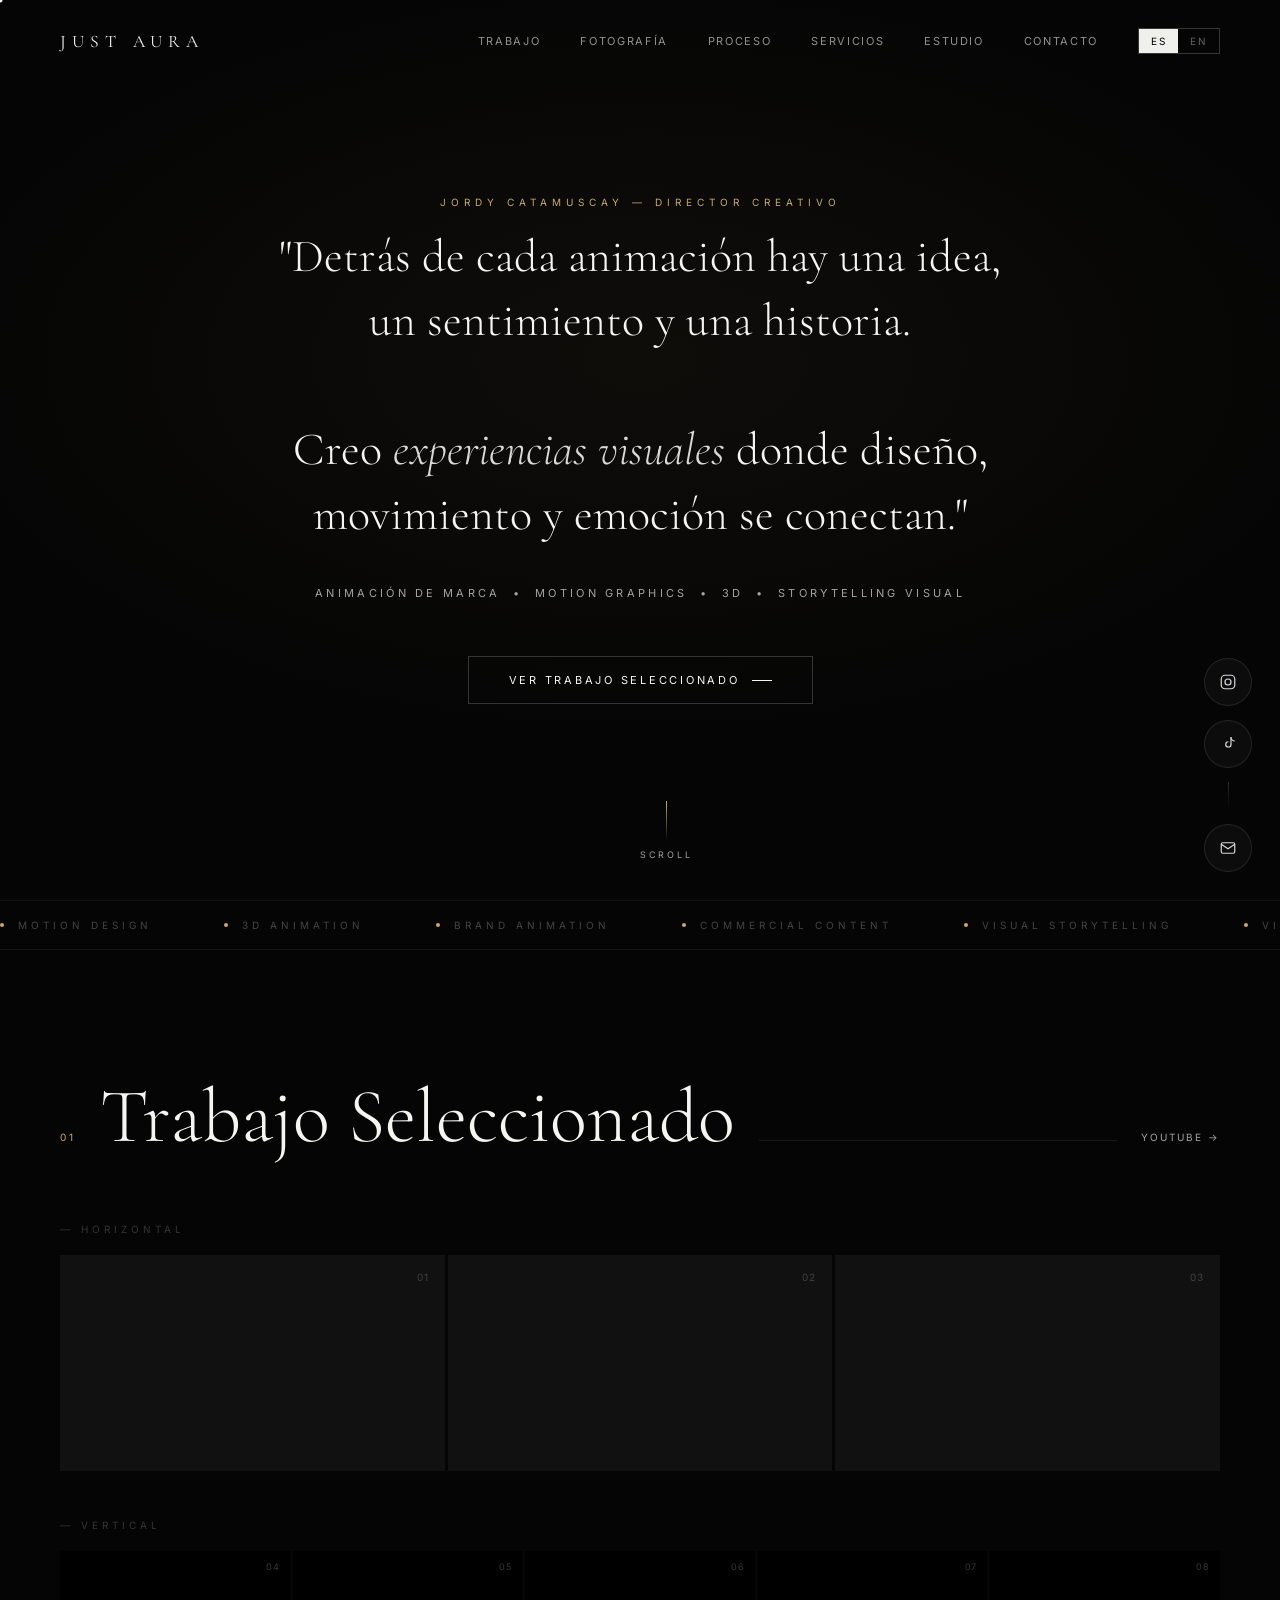
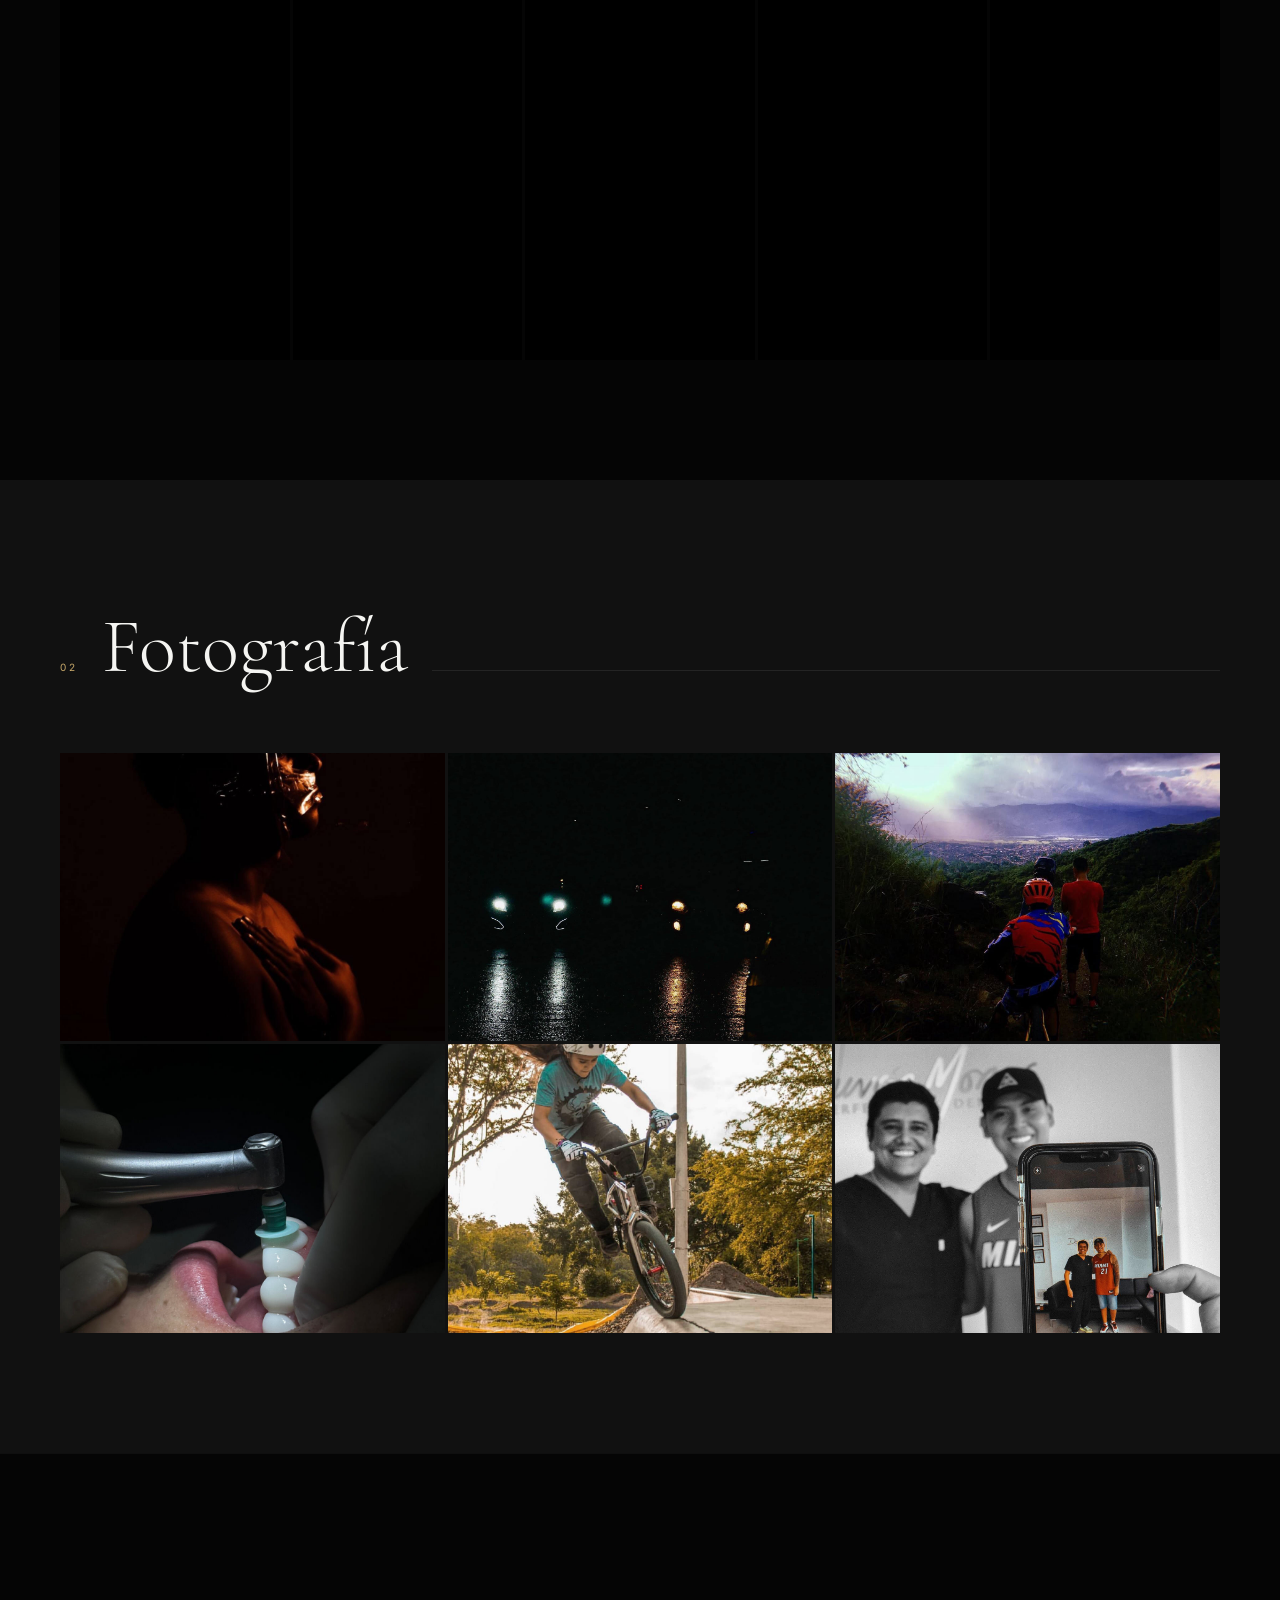
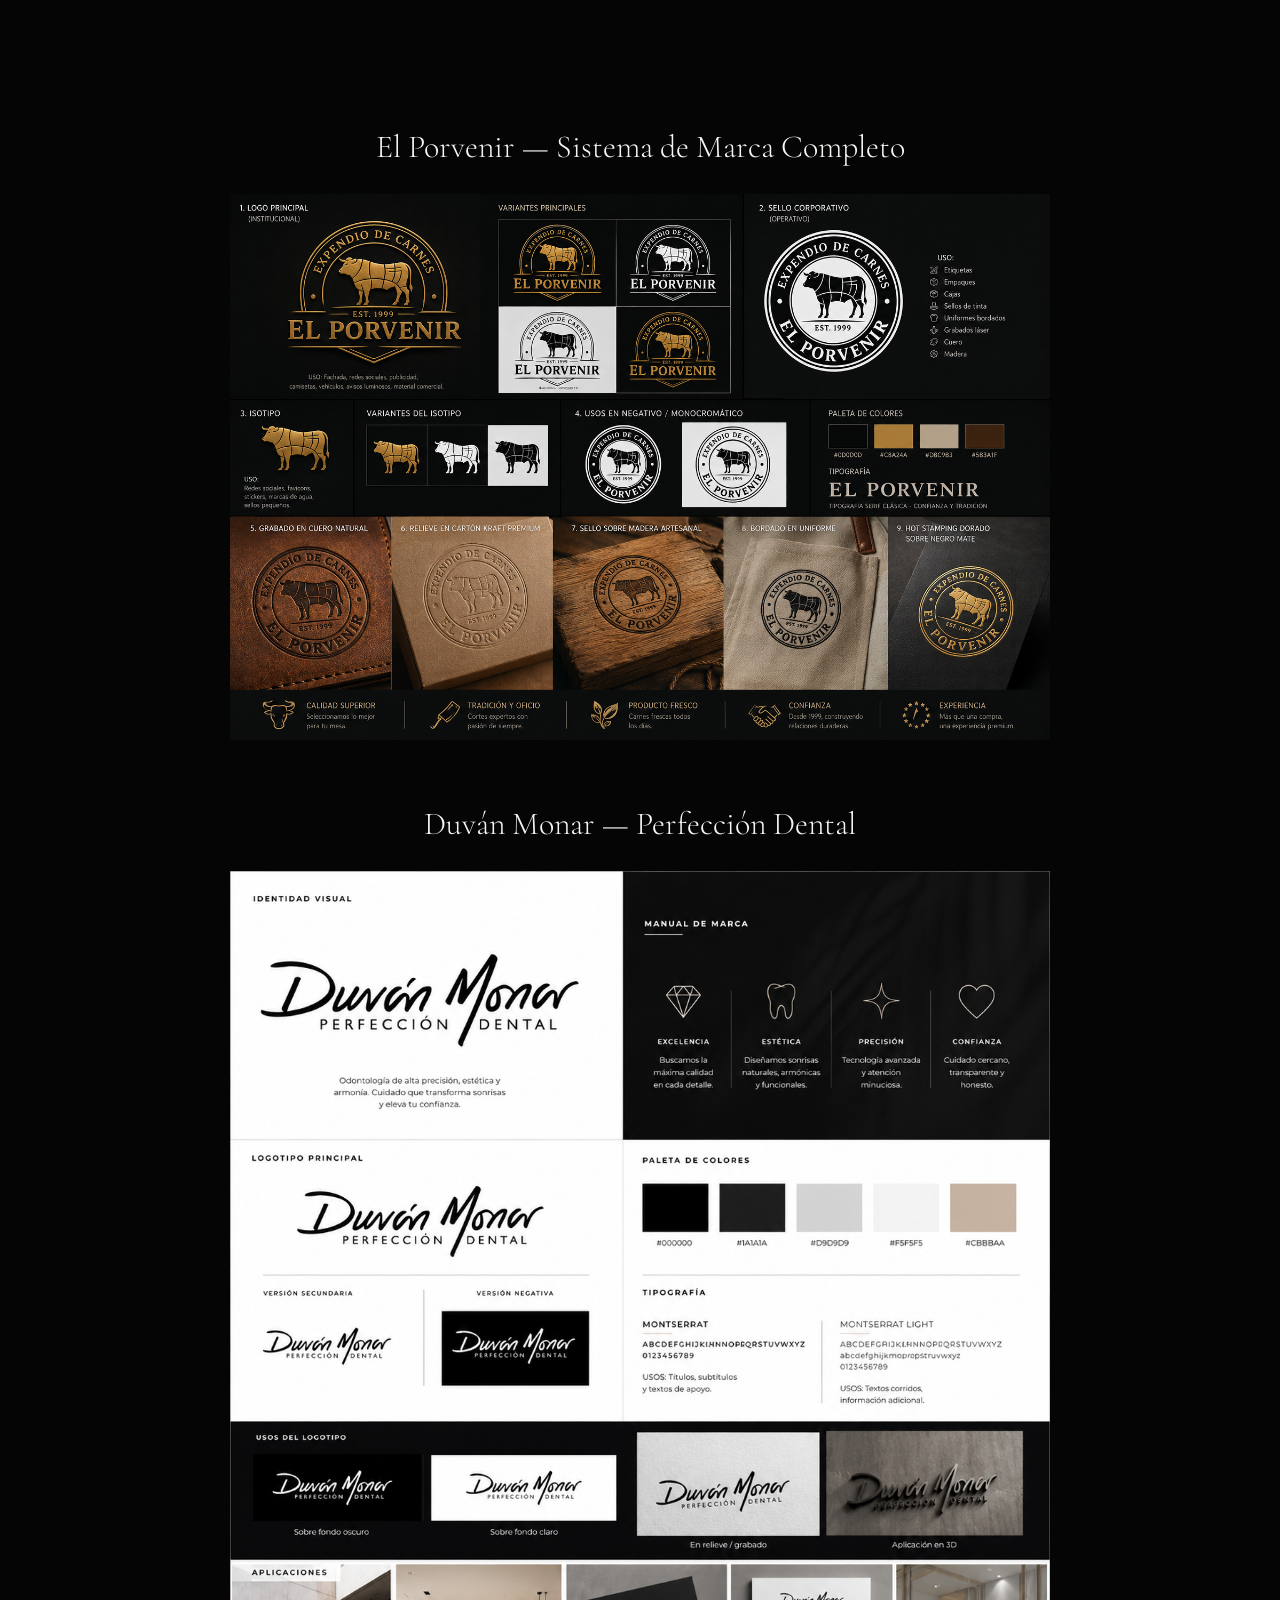
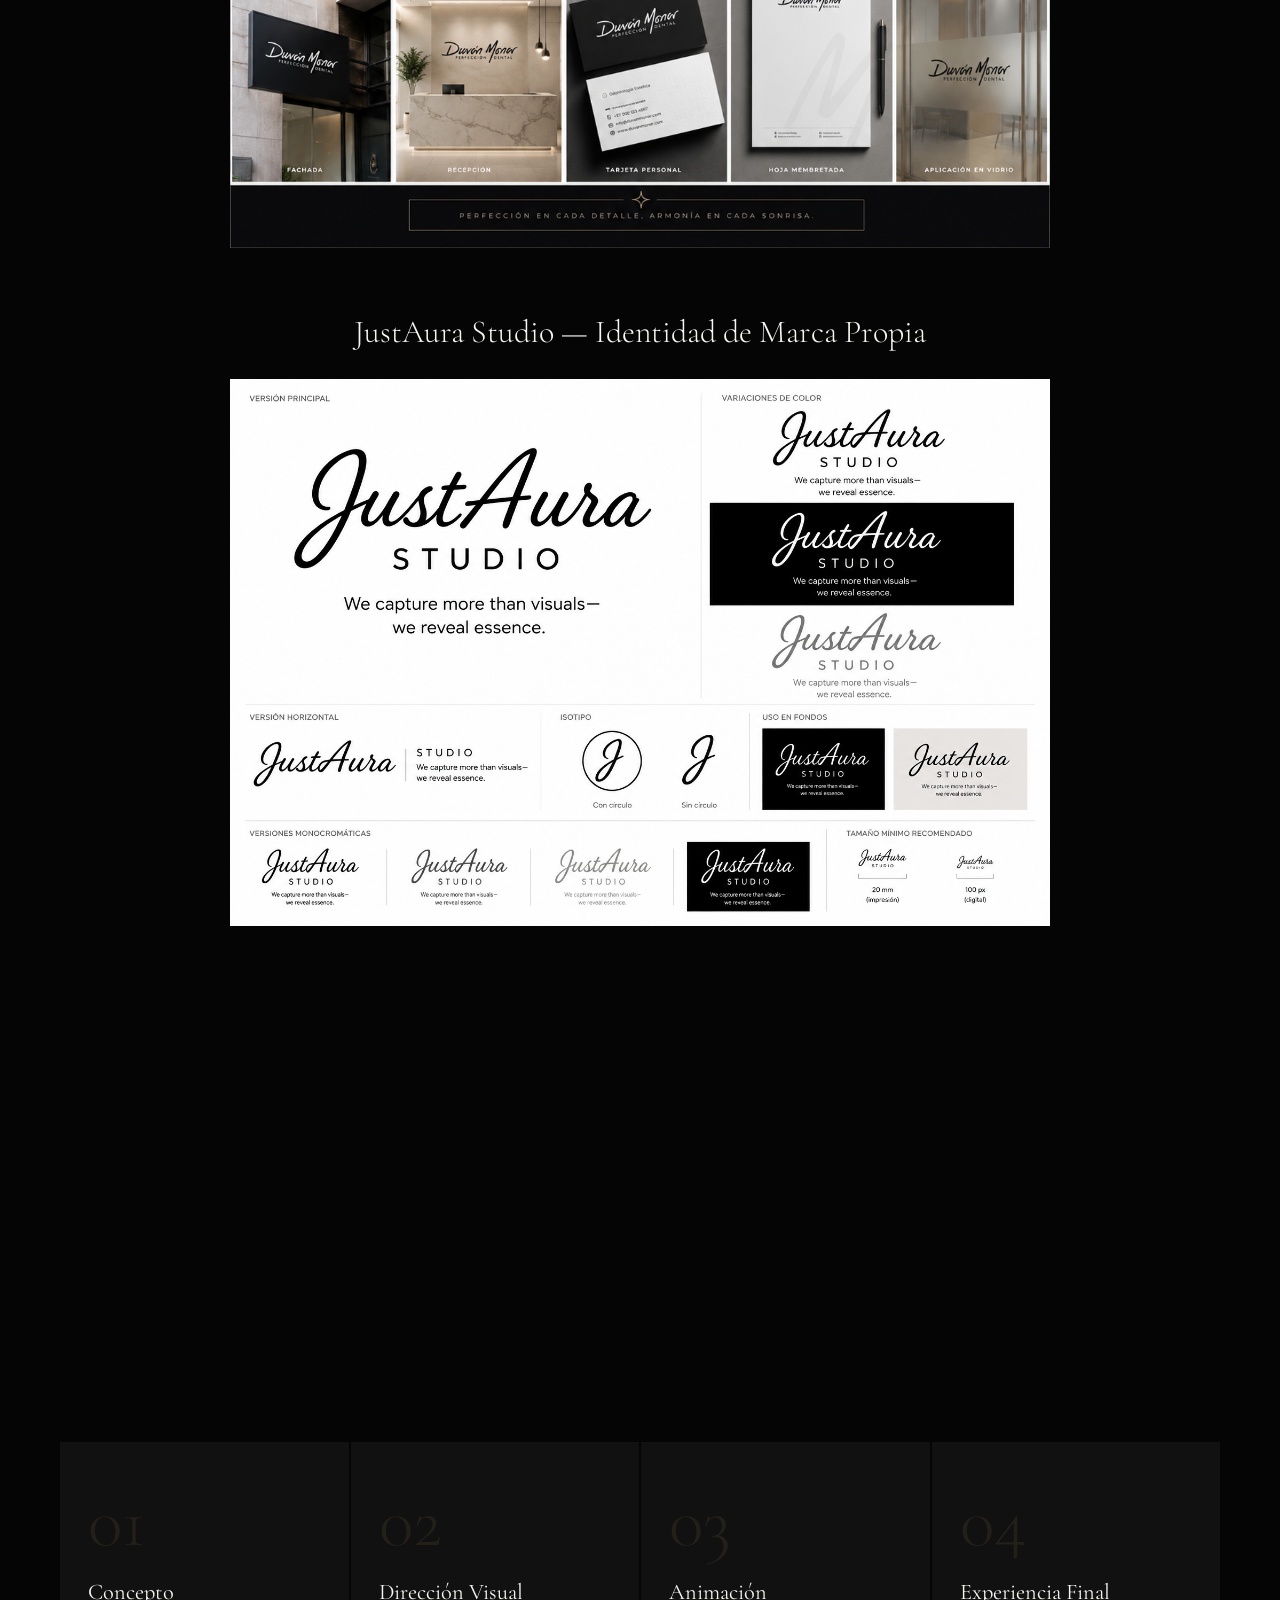
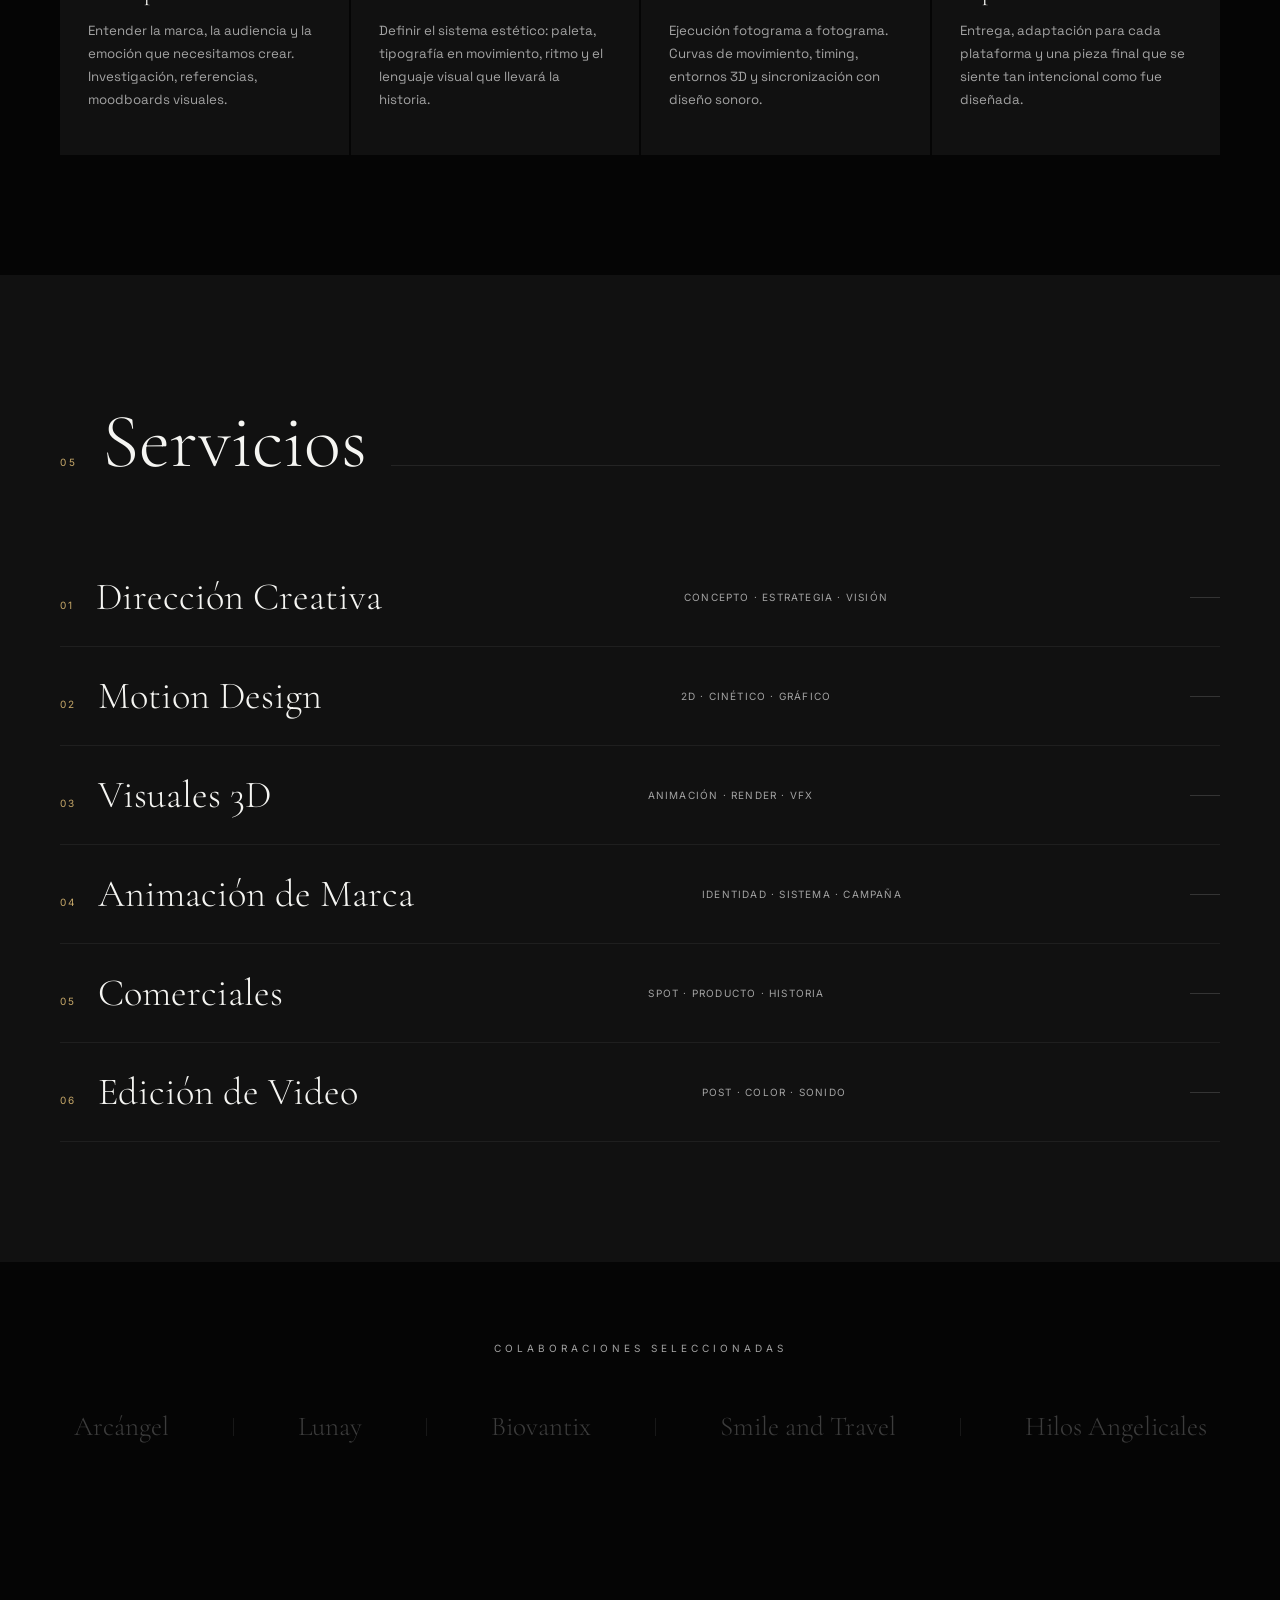
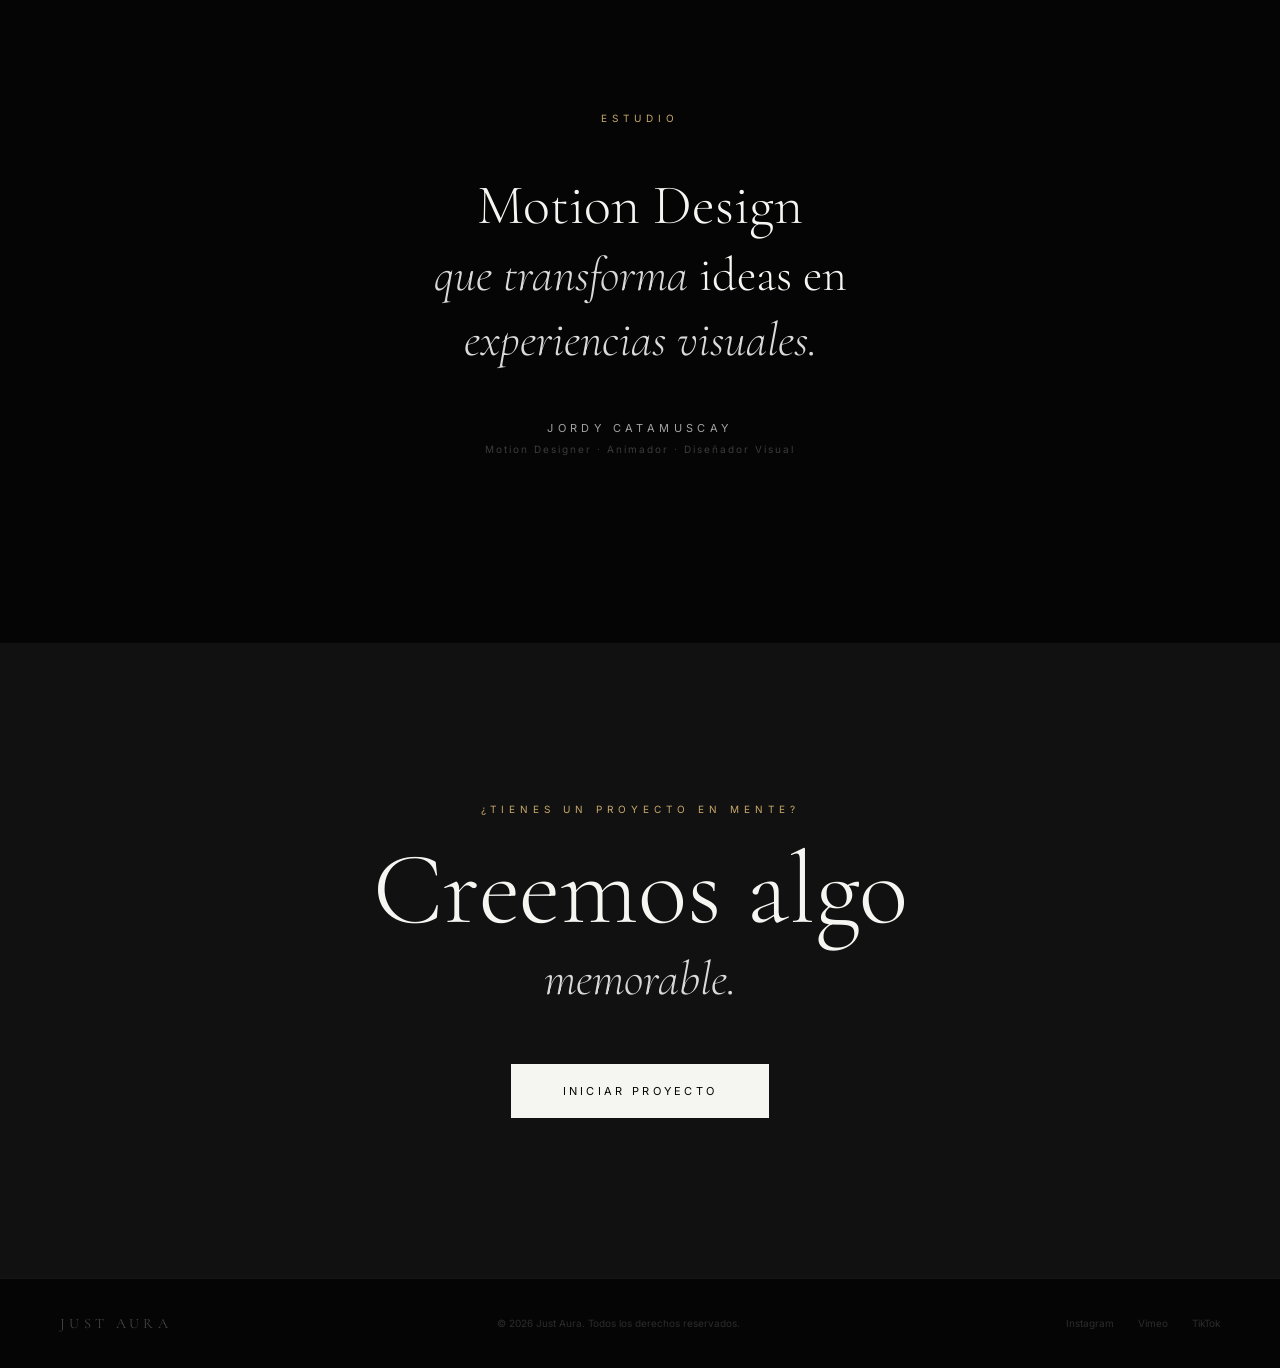
==== commit 754c43b8: "Add files via upload" ====
--- a/index.html
+++ b/index.html
@@ -118,17 +118,28 @@
     <span class="section-number">01</span>
     <h2 class="section-title" data-es="Trabajo Seleccionado" data-en="Selected Work">Trabajo Seleccionado</h2>
     <div class="section-line"></div>
-    <a href="https://vimeo.com/jordyalejandr0" class="section-link" target="_blank" rel="noopener">Vimeo →</a>
+    <a href="https://www.youtube.com/" class="section-link" target="_blank" rel="noopener">YouTube →</a>
   </div>
 
   <!-- HORIZONTAL VIDEOS -->
   <div class="work-label reveal" data-es="— Horizontal" data-en="— Horizontal">— Horizontal</div>
   <div class="video-grid video-grid-h reveal">
-
-    <div class="project-card ratio-h" data-project data-id="1146776611">
-      <div class="project-bg" style="background-image:url('https://vumbnail.com/1146776611.jpg')"></div>
+    <div class="project-card ratio-h" data-project data-yt="AqqDdFaZvZo">
+      <div class="project-bg" style="background-image:url('https://img.youtube.com/vi/AqqDdFaZvZo/hqdefault.jpg')"></div>
       <div class="project-overlay"></div>
       <span class="project-num">01</span>
+      <button class="play-btn"><svg viewBox="0 0 24 24"><path d="M8 5v14l11-7z"/></svg></button>
+      <div class="project-info">
+        <div class="project-cat" data-es="Motion Graphics · Visual Storytelling · Spot Comercial" data-en="Motion Graphics · Visual Storytelling · Commercial Spot">Motion Graphics · Visual Storytelling · Spot Comercial</div>
+        <div class="project-name" data-es="Future Bella Storm" data-en="Future Bella Storm">Future Bella Storm</div>
+        <div class="project-role" data-es="Dirección Creativa — Motion Design" data-en="Creative Direction — Motion Design">Dirección Creativa — Motion Design</div>
+      </div>
+    </div>
+
+    <div class="project-card ratio-h" data-project data-yt="jPJpsX32VWw">
+      <div class="project-bg" style="background-image:url('https://img.youtube.com/vi/jPJpsX32VWw/hqdefault.jpg')"></div>
+      <div class="project-overlay"></div>
+      <span class="project-num">02</span>
       <button class="play-btn"><svg viewBox="0 0 24 24"><path d="M8 5v14l11-7z"/></svg></button>
       <div class="project-info">
         <div class="project-cat" data-es="Motion Graphics · Bienestar · Spot Comercial" data-en="Motion Graphics · Wellness · Commercial Spot">Motion Graphics · Bienestar · Spot Comercial</div>
@@ -137,136 +148,26 @@
       </div>
     </div>
 
-    <div class="project-card ratio-h" data-project data-id="1146776461">
-      <div class="project-bg" style="background-image:url('https://vumbnail.com/1146776461.jpg')"></div>
-      <div class="project-overlay"></div>
-      <span class="project-num">02</span>
+    <div class="project-card ratio-h" data-project data-yt="wXGapqFFydA">
+      <div class="project-bg" style="background-image:url('https://img.youtube.com/vi/wXGapqFFydA/hqdefault.jpg')"></div>
+      <div class="project-overlay"></div>
+      <span class="project-num">03</span>
       <button class="play-btn"><svg viewBox="0 0 24 24"><path d="M8 5v14l11-7z"/></svg></button>
       <div class="project-info">
         <div class="project-cat" data-es="Diseño de Personajes · Brand Identity · Logo Animado" data-en="Character Design · Brand Identity · Animated Logo">Diseño de Personajes · Brand Identity · Logo Animado</div>
-        <div class="project-name" data-es="Sanando En Voz Alta" data-en="Sanando En Voz Alta">Sanando En Voz Alta</div>
+        <div class="project-name" data-es="Logo Sanando En Voz Alta" data-en="Sanando En Voz Alta Logo">Logo Sanando En Voz Alta</div>
         <div class="project-role" data-es="Diseño de Personaje — Animación de Logo" data-en="Character Design — Logo Animation">Diseño de Personaje — Animación de Logo</div>
       </div>
     </div>
-
-    <div class="project-card ratio-h" data-project data-id="1083775053">
-      <div class="project-bg" style="background-image:url('https://vumbnail.com/1083775053.jpg')"></div>
-      <div class="project-overlay"></div>
-      <span class="project-num">03</span>
-      <button class="play-btn"><svg viewBox="0 0 24 24"><path d="M8 5v14l11-7z"/></svg></button>
-      <div class="project-info">
-        <div class="project-cat" data-es="Video Editing · Travel & Lifestyle · Contenido de Marca" data-en="Video Editing · Travel & Lifestyle · Brand Content">Video Editing · Travel & Lifestyle · Contenido de Marca</div>
-        <div class="project-name" data-es="Smile and Travel" data-en="Smile and Travel">Smile and Travel</div>
-        <div class="project-role" data-es="Dirección Creativa — Edición" data-en="Creative Direction — Editing">Dirección Creativa — Edición</div>
-      </div>
-    </div>
-
-    <div class="project-card ratio-h" data-project data-id="1083774272">
-      <div class="project-bg" style="background-image:url('https://vumbnail.com/1083774272.jpg')"></div>
-      <div class="project-overlay"></div>
-      <span class="project-num">04</span>
-      <button class="play-btn"><svg viewBox="0 0 24 24"><path d="M8 5v14l11-7z"/></svg></button>
-      <div class="project-info">
-        <div class="project-cat" data-es="Motion Graphics · Música Urbana · Spot Comercial" data-en="Motion Graphics · Urban Music · Commercial Spot">Motion Graphics · Música Urbana · Spot Comercial</div>
-        <div class="project-name" data-es="Spot Arca" data-en="Spot Arca">Spot Arca</div>
-        <div class="project-role" data-es="Dirección Creativa — Motion Design" data-en="Creative Direction — Motion Design">Dirección Creativa — Motion Design</div>
-      </div>
-    </div>
-
-    <div class="project-card ratio-h" data-project data-id="1083757476">
-      <div class="project-bg" style="background-image:url('https://vumbnail.com/1083757476.jpg')"></div>
-      <div class="project-overlay"></div>
-      <span class="project-num">05</span>
-      <button class="play-btn"><svg viewBox="0 0 24 24"><path d="M8 5v14l11-7z"/></svg></button>
-      <div class="project-info">
-        <div class="project-cat" data-es="Motion Graphics · Tipografía Animada · Spot Comercial" data-en="Motion Graphics · Animated Typography · Commercial Spot">Motion Graphics · Tipografía Animada · Spot Comercial</div>
-        <div class="project-name" data-es="Local Spot" data-en="Local Spot">Local Spot</div>
-        <div class="project-role" data-es="Motion Design — Edición" data-en="Motion Design — Editing">Motion Design — Edición</div>
-      </div>
-    </div>
-
-    <div class="project-card ratio-h" data-project data-id="1083757413">
-      <div class="project-bg" style="background-image:url('https://vumbnail.com/1083757413.jpg')"></div>
-      <div class="project-overlay"></div>
-      <span class="project-num">06</span>
-      <button class="play-btn"><svg viewBox="0 0 24 24"><path d="M8 5v14l11-7z"/></svg></button>
-      <div class="project-info">
-        <div class="project-cat" data-es="Motion Graphics · Tipografía Animada · Marca Local" data-en="Motion Graphics · Animated Typography · Local Brand">Motion Graphics · Tipografía Animada · Marca Local</div>
-        <div class="project-name" data-es="Hilos Angelicales" data-en="Hilos Angelicales">Hilos Angelicales</div>
-        <div class="project-role" data-es="Motion Design — Animación de Marca" data-en="Motion Design — Brand Animation">Motion Design — Animación de Marca</div>
-      </div>
-    </div>
-
-    <div class="project-card ratio-h" data-project data-id="911402009">
-      <div class="project-bg" style="background-image:url('https://vumbnail.com/911402009.jpg')"></div>
-      <div class="project-overlay"></div>
-      <span class="project-num">07</span>
-      <button class="play-btn"><svg viewBox="0 0 24 24"><path d="M8 5v14l11-7z"/></svg></button>
-      <div class="project-info">
-        <div class="project-cat" data-es="Video Editing · Travel · Contenido de Marca" data-en="Video Editing · Travel · Brand Content">Video Editing · Travel · Contenido de Marca</div>
-        <div class="project-name" data-es="Plan Viajero Medellín" data-en="Plan Viajero Medellín">Plan Viajero Medellín</div>
-        <div class="project-role" data-es="Dirección — Edición de Video" data-en="Direction — Video Editing">Dirección — Edición de Video</div>
-      </div>
-    </div>
-
-    <div class="project-card ratio-h" data-project data-id="911395021">
-      <div class="project-bg" style="background-image:url('https://vumbnail.com/911395021.jpg')"></div>
-      <div class="project-overlay"></div>
-      <span class="project-num">08</span>
-      <button class="play-btn"><svg viewBox="0 0 24 24"><path d="M8 5v14l11-7z"/></svg></button>
-      <div class="project-info">
-        <div class="project-cat" data-es="Video Editing · Travel · Storytelling" data-en="Video Editing · Travel · Storytelling">Video Editing · Travel · Storytelling</div>
-        <div class="project-name" data-es="Un Día en New York" data-en="A Day in New York">Un Día en New York</div>
-        <div class="project-role" data-es="Dirección — Edición" data-en="Direction — Editing">Dirección — Edición</div>
-      </div>
-    </div>
-
-    <div class="project-card ratio-h" data-project data-id="781562236">
-      <div class="project-bg" style="background-image:url('https://vumbnail.com/781562236.jpg')"></div>
-      <div class="project-overlay"></div>
-      <span class="project-num">09</span>
-      <button class="play-btn"><svg viewBox="0 0 24 24"><path d="M8 5v14l11-7z"/></svg></button>
-      <div class="project-info">
-        <div class="project-cat" data-es="Comercial · OOH · Contenido de Marca" data-en="Commercial · OOH · Brand Content">Comercial · OOH · Contenido de Marca</div>
-        <div class="project-name" data-es="Nugget Times Square" data-en="Nugget Times Square">Nugget Times Square</div>
-        <div class="project-role" data-es="Dirección — Motion Design" data-en="Direction — Motion Design">Dirección — Motion Design</div>
-      </div>
-    </div>
-
   </div>
 
   <!-- VERTICAL VIDEOS -->
   <div class="work-label reveal" style="margin-top:48px;" data-es="— Vertical" data-en="— Vertical">— Vertical</div>
   <div class="video-grid video-grid-v reveal">
-
-    <div class="project-card ratio-v" data-project data-id="1083756250">
-      <div class="project-bg" style="background-image:url('assets/img/thumb-smile-travel-cali.png')"></div>
-      <div class="project-overlay"></div>
-      <span class="project-num">10</span>
-      <button class="play-btn"><svg viewBox="0 0 24 24"><path d="M8 5v14l11-7z"/></svg></button>
-      <div class="project-info">
-        <div class="project-cat" data-es="Video Editing · Travel & Lifestyle · Contenido de Marca" data-en="Video Editing · Travel & Lifestyle · Brand Content">Video Editing · Travel & Lifestyle · Contenido de Marca</div>
-        <div class="project-name" data-es="Smile and Travel — Turismo Cali" data-en="Smile and Travel — Cali Tourism">Smile and Travel — Turismo Cali</div>
-        <div class="project-role" data-es="Dirección — Edición de Video" data-en="Direction — Video Editing">Dirección — Edición de Video</div>
-      </div>
-    </div>
-
-    <div class="project-card ratio-v" data-project data-id="911392420">
-      <div class="project-bg" style="background-image:url('assets/img/thumb-plan-viajero-cali.png')"></div>
-      <div class="project-overlay"></div>
-      <span class="project-num">11</span>
-      <button class="play-btn"><svg viewBox="0 0 24 24"><path d="M8 5v14l11-7z"/></svg></button>
-      <div class="project-info">
-        <div class="project-cat" data-es="Video Editing · Travel · Contenido de Marca" data-en="Video Editing · Travel · Brand Content">Video Editing · Travel · Contenido de Marca</div>
-        <div class="project-name" data-es="Plan Viajero Cali" data-en="Plan Viajero Cali">Plan Viajero Cali</div>
-        <div class="project-role" data-es="Dirección — Edición de Video" data-en="Direction — Video Editing">Dirección — Edición de Video</div>
-      </div>
-    </div>
-
-    <div class="project-card ratio-v" data-project data-id="907986513">
-      <div class="project-bg" style="background-image:url('assets/img/thumb-short-lunay.png')"></div>
-      <div class="project-overlay"></div>
-      <span class="project-num">12</span>
+    <div class="project-card ratio-v" data-project data-yt="I7YJD2fwwv8">
+      <div class="project-bg" style="background-image:url('https://img.youtube.com/vi/I7YJD2fwwv8/hqdefault.jpg')"></div>
+      <div class="project-overlay"></div>
+      <span class="project-num">04</span>
       <button class="play-btn"><svg viewBox="0 0 24 24"><path d="M8 5v14l11-7z"/></svg></button>
       <div class="project-info">
         <div class="project-cat" data-es="Motion Graphics · Música Urbana · Spot Comercial" data-en="Motion Graphics · Urban Music · Commercial Spot">Motion Graphics · Música Urbana · Spot Comercial</div>
@@ -275,8 +176,56 @@
       </div>
     </div>
 
-  </div>
-</section>
+    <div class="project-card ratio-v" data-project data-yt="yaeeKO1IUqw">
+      <div class="project-bg" style="background-image:url('https://img.youtube.com/vi/yaeeKO1IUqw/hqdefault.jpg')"></div>
+      <div class="project-overlay"></div>
+      <span class="project-num">05</span>
+      <button class="play-btn"><svg viewBox="0 0 24 24"><path d="M8 5v14l11-7z"/></svg></button>
+      <div class="project-info">
+        <div class="project-cat" data-es="Video Editing · Storytelling · Reel Anual" data-en="Video Editing · Storytelling · Year Recap">Video Editing · Storytelling · Reel Anual</div>
+        <div class="project-name" data-es="Recap 2025" data-en="Recap 2025">Recap 2025</div>
+        <div class="project-role" data-es="Dirección — Edición de Video" data-en="Direction — Video Editing">Dirección — Edición de Video</div>
+      </div>
+    </div>
+
+    <div class="project-card ratio-v" data-project data-yt="Km2nGZa6XCY">
+      <div class="project-bg" style="background-image:url('https://img.youtube.com/vi/Km2nGZa6XCY/hqdefault.jpg')"></div>
+      <div class="project-overlay"></div>
+      <span class="project-num">06</span>
+      <button class="play-btn"><svg viewBox="0 0 24 24"><path d="M8 5v14l11-7z"/></svg></button>
+      <div class="project-info">
+        <div class="project-cat" data-es="Motion Graphics · Inteligencia Artificial · Experimental" data-en="Motion Graphics · Artificial Intelligence · Experimental">Motion Graphics · Inteligencia Artificial · Experimental</div>
+        <div class="project-name" data-es="Duv IA" data-en="Duv IA">Duv IA</div>
+        <div class="project-role" data-es="Motion Design — Dirección Creativa" data-en="Motion Design — Creative Direction">Motion Design — Dirección Creativa</div>
+      </div>
+    </div>
+
+    <div class="project-card ratio-v" data-project data-yt="ZbnbVhKLMyQ">
+      <div class="project-bg" style="background-image:url('https://img.youtube.com/vi/ZbnbVhKLMyQ/hqdefault.jpg')"></div>
+      <div class="project-overlay"></div>
+      <span class="project-num">07</span>
+      <button class="play-btn"><svg viewBox="0 0 24 24"><path d="M8 5v14l11-7z"/></svg></button>
+      <div class="project-info">
+        <div class="project-cat" data-es="Motion Graphics · Música Urbana · Spot Comercial" data-en="Motion Graphics · Urban Music · Commercial Spot">Motion Graphics · Música Urbana · Spot Comercial</div>
+        <div class="project-name" data-es="Ritmo Arca" data-en="Ritmo Arca">Ritmo Arca</div>
+        <div class="project-role" data-es="Dirección Creativa — Motion Design" data-en="Creative Direction — Motion Design">Dirección Creativa — Motion Design</div>
+      </div>
+    </div>
+
+    <div class="project-card ratio-v" data-project data-yt="6toFDTugyO0">
+      <div class="project-bg" style="background-image:url('https://img.youtube.com/vi/6toFDTugyO0/hqdefault.jpg')"></div>
+      <div class="project-overlay"></div>
+      <span class="project-num">08</span>
+      <button class="play-btn"><svg viewBox="0 0 24 24"><path d="M8 5v14l11-7z"/></svg></button>
+      <div class="project-info">
+        <div class="project-cat" data-es="Brand Animation · Colaboración · Spot Comercial" data-en="Brand Animation · Collaboration · Commercial Spot">Brand Animation · Colaboración · Spot Comercial</div>
+        <div class="project-name" data-es="Rubí X Dr. Duván" data-en="Rubí X Dr. Duván">Rubí X Dr. Duván</div>
+        <div class="project-role" data-es="Dirección Creativa — Motion Design" data-en="Creative Direction — Motion Design">Dirección Creativa — Motion Design</div>
+      </div>
+    </div>
+  </div>
+</section>
+
 
 <!-- PHOTOGRAPHY -->
 <section id="photography">
--- a/assets/style.css
+++ b/assets/style.css
@@ -151,7 +151,7 @@
 .ratio-v { aspect-ratio: 9/16; }
 
 .project-bg { position: absolute; inset: 0; background-size: cover; background-position: center 25%; transition: transform .8s cubic-bezier(.25,.46,.45,.94); }
-.ratio-v .project-bg { background-position: center; }
+.ratio-v .project-bg { background-position: center; background-size: contain; background-repeat: no-repeat; background-color: #000; }
 .project-card:hover .project-bg { transform: scale(1.04); }
 .project-overlay { position: absolute; inset: 0; background: linear-gradient(to top, rgba(5,5,5,.93) 0%, rgba(5,5,5,.1) 55%, transparent 100%); opacity: 0; transition: opacity .5s; }
 .project-card:hover .project-overlay { opacity: 1; }
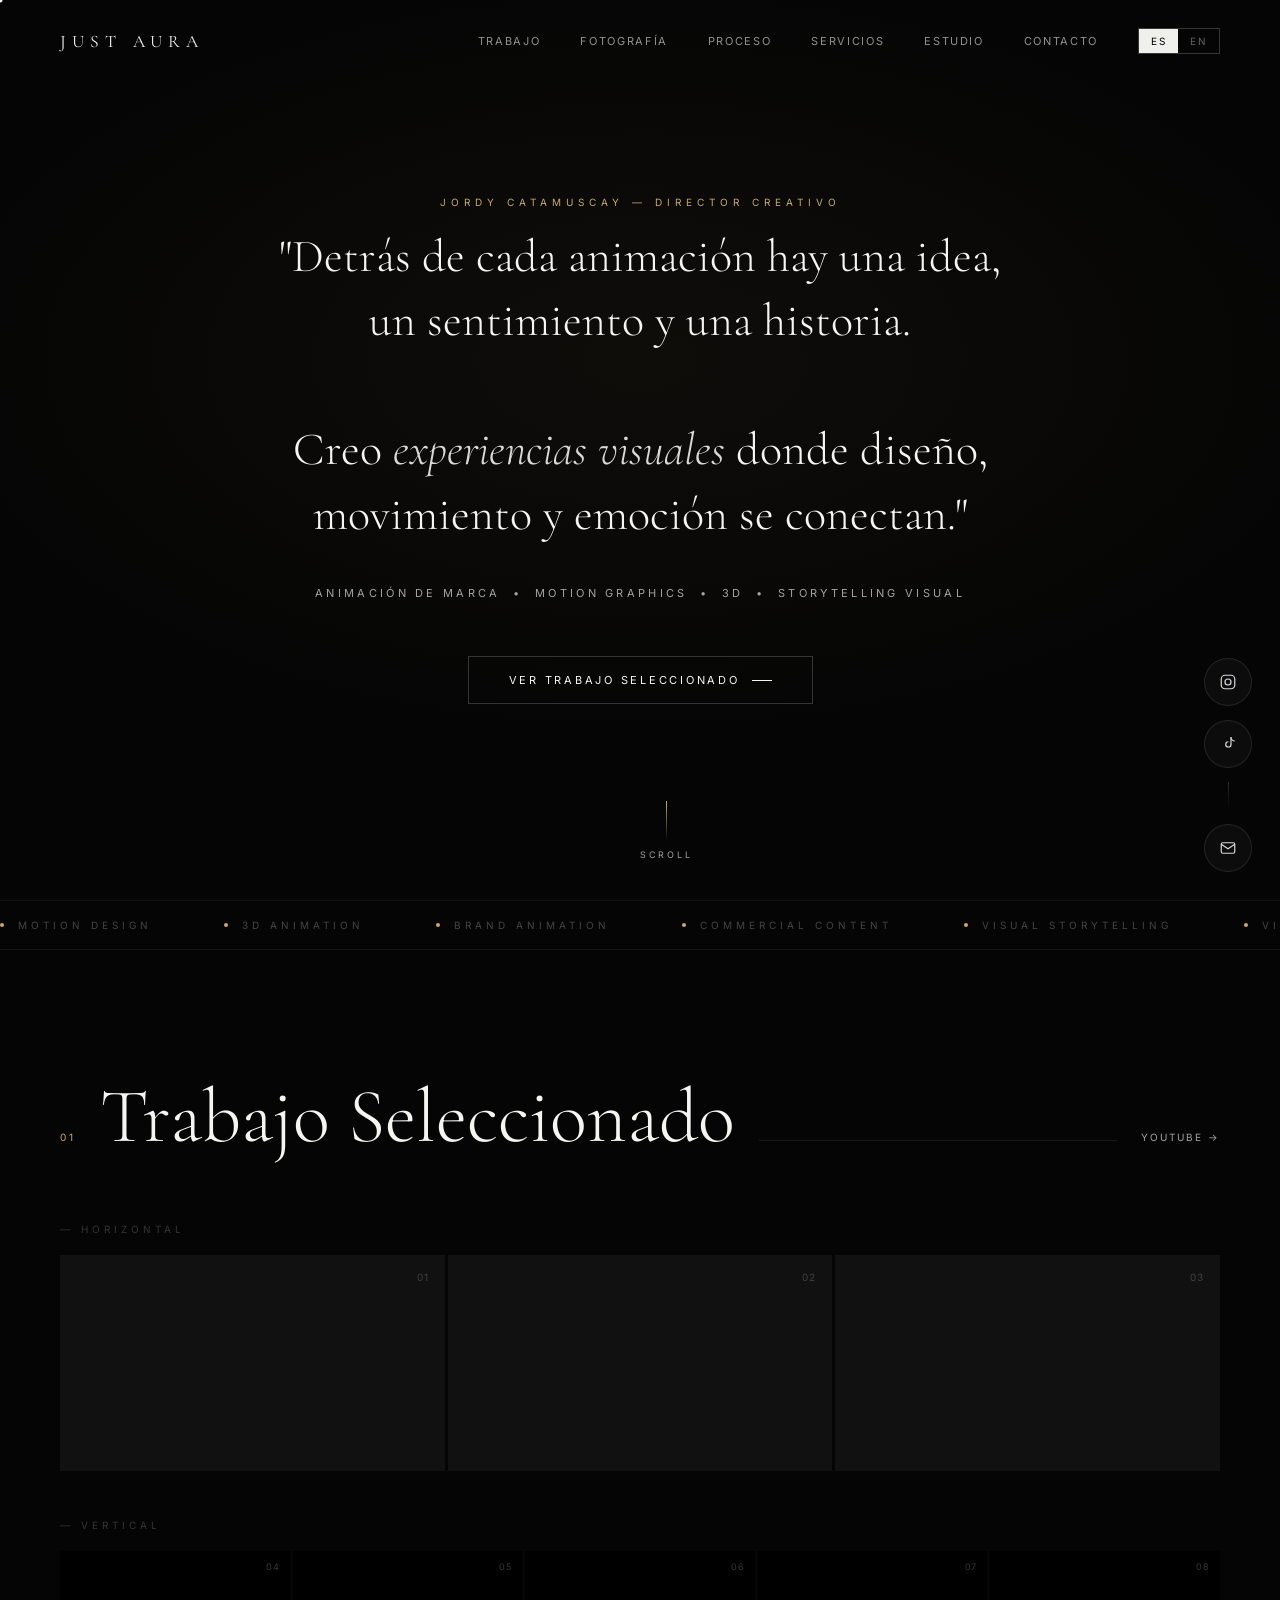
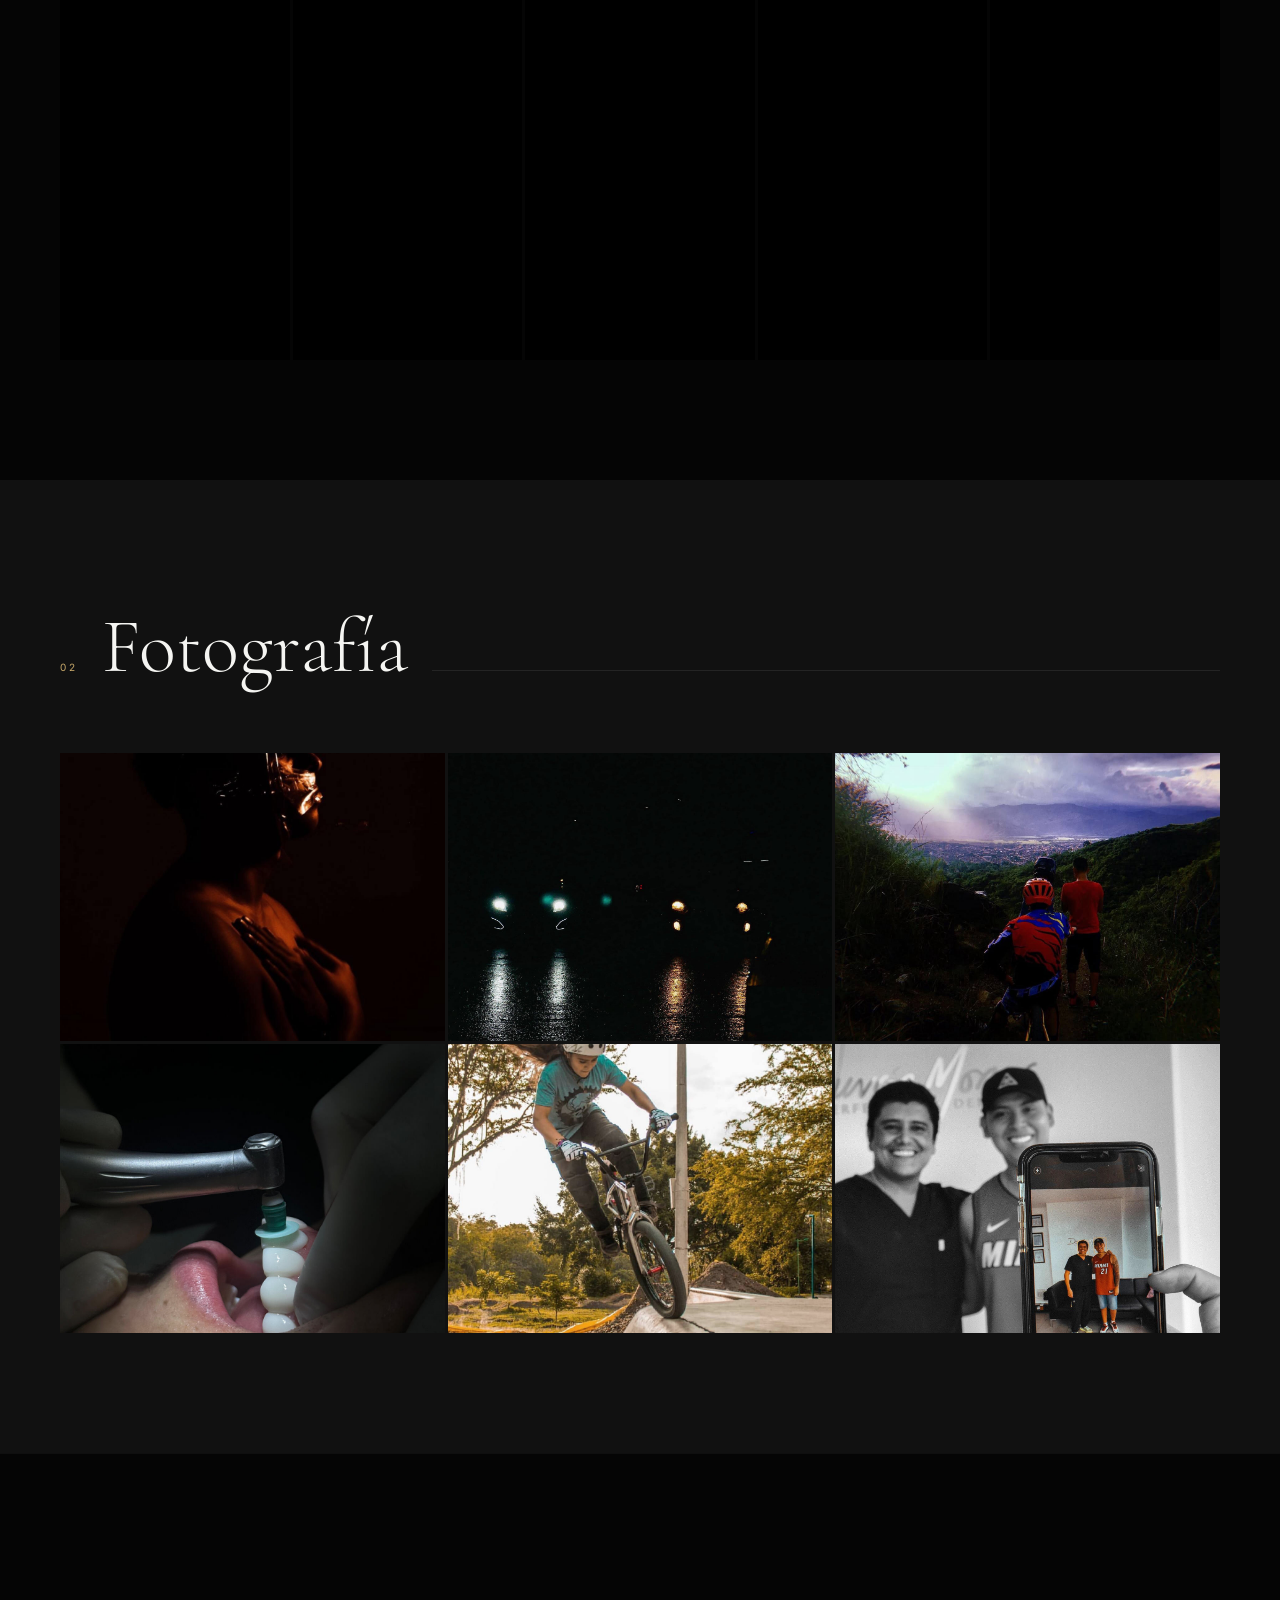
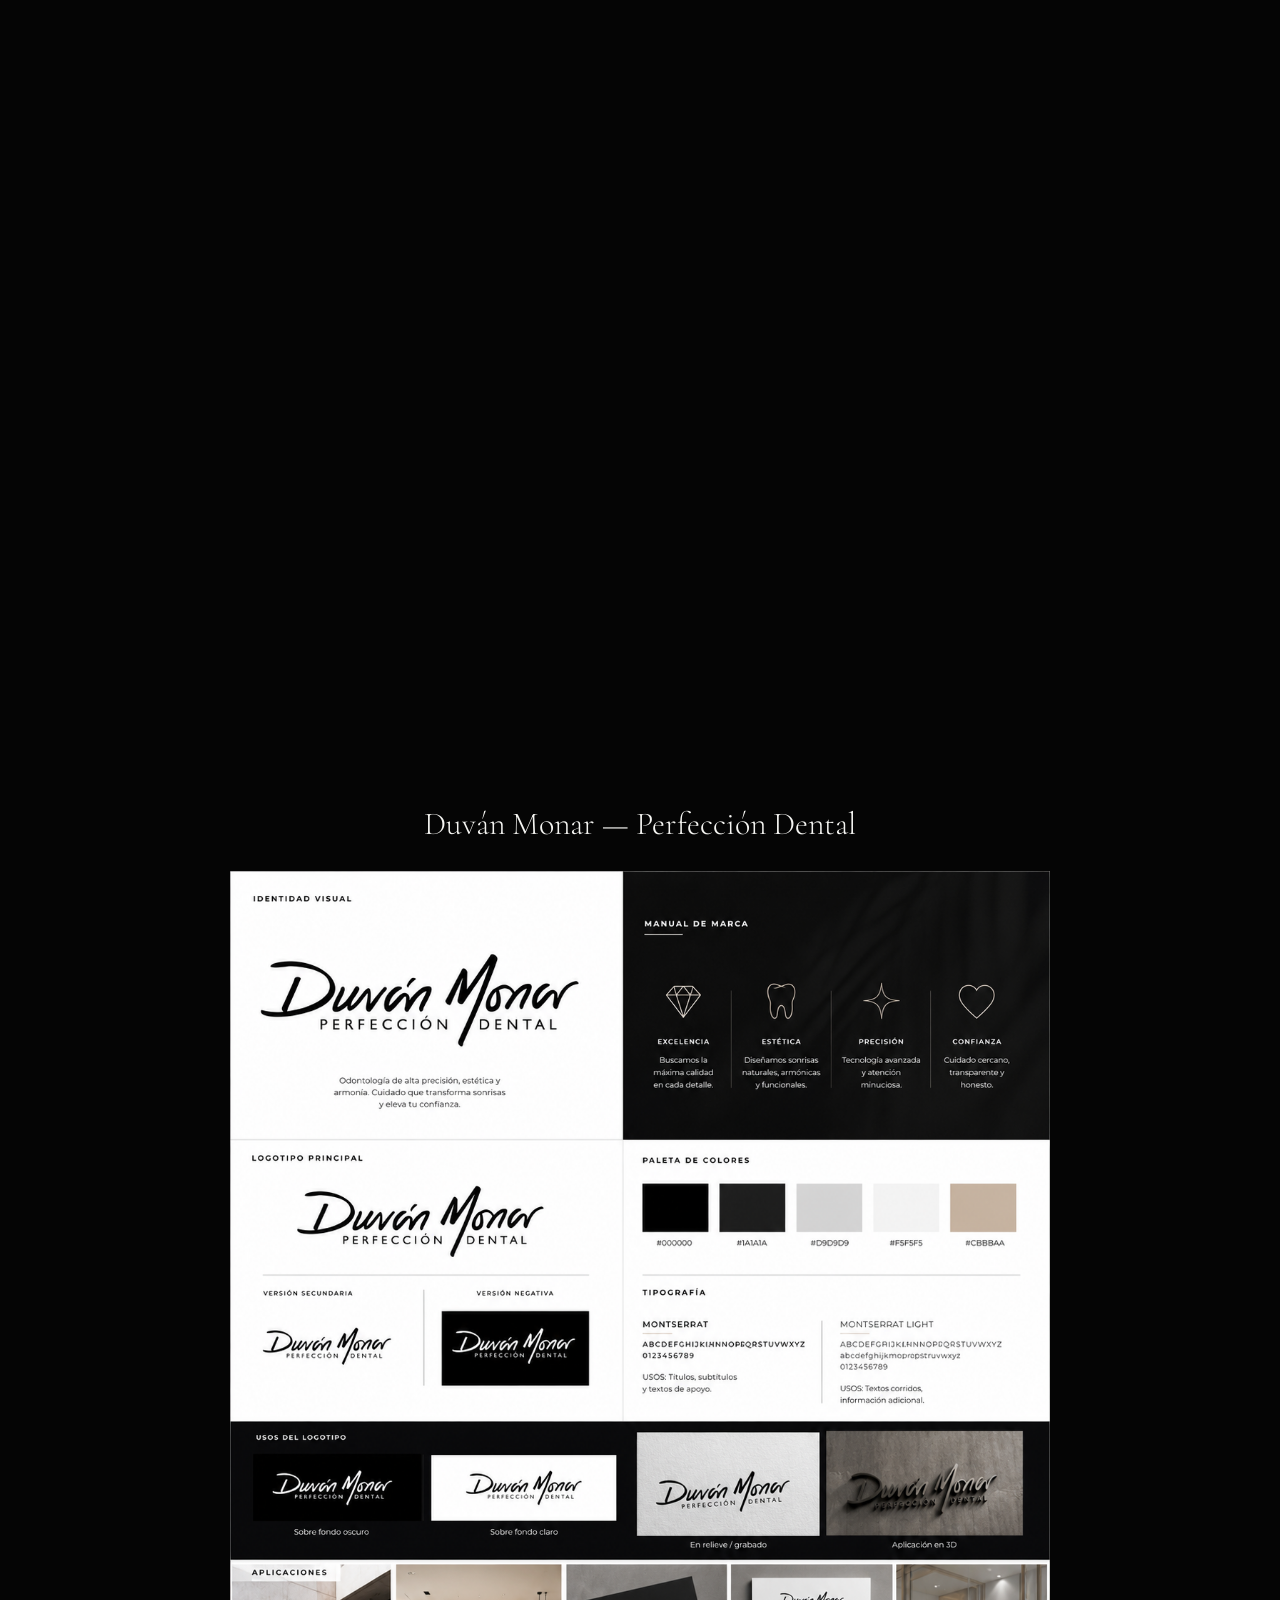
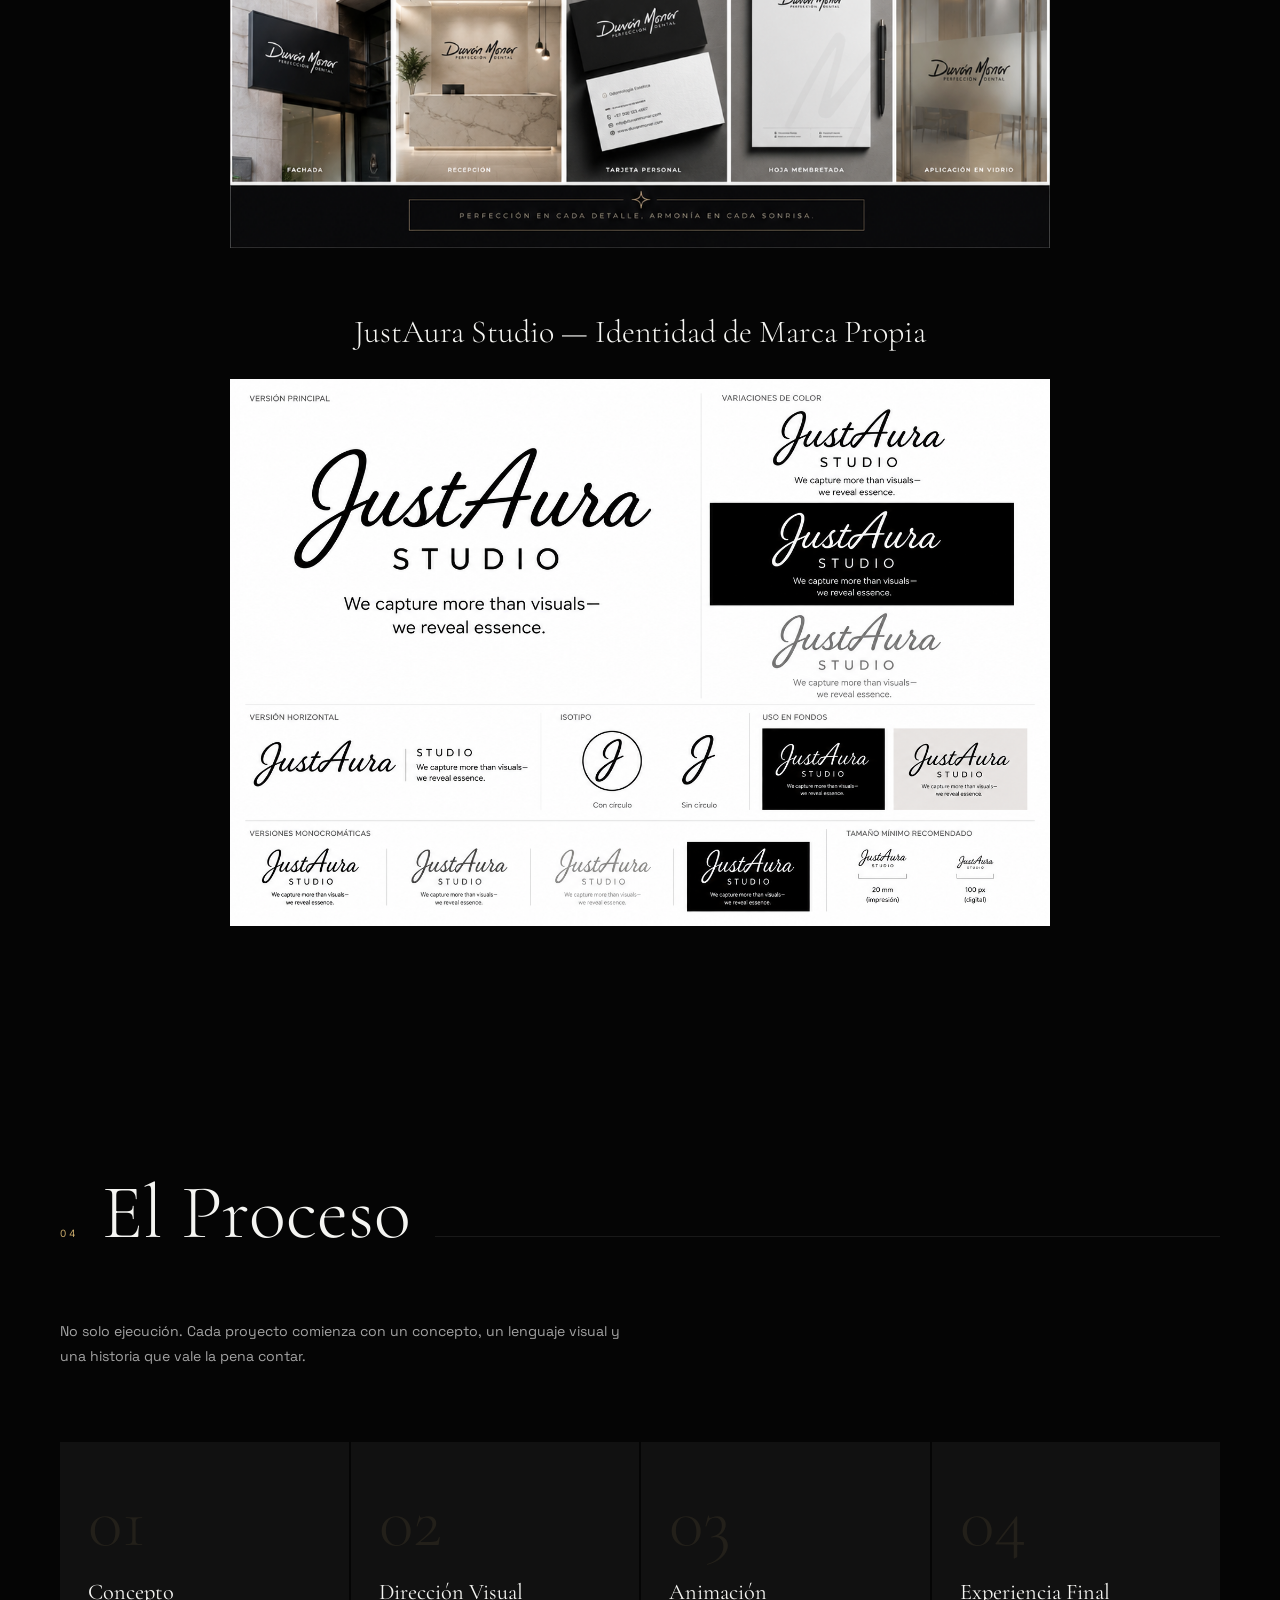
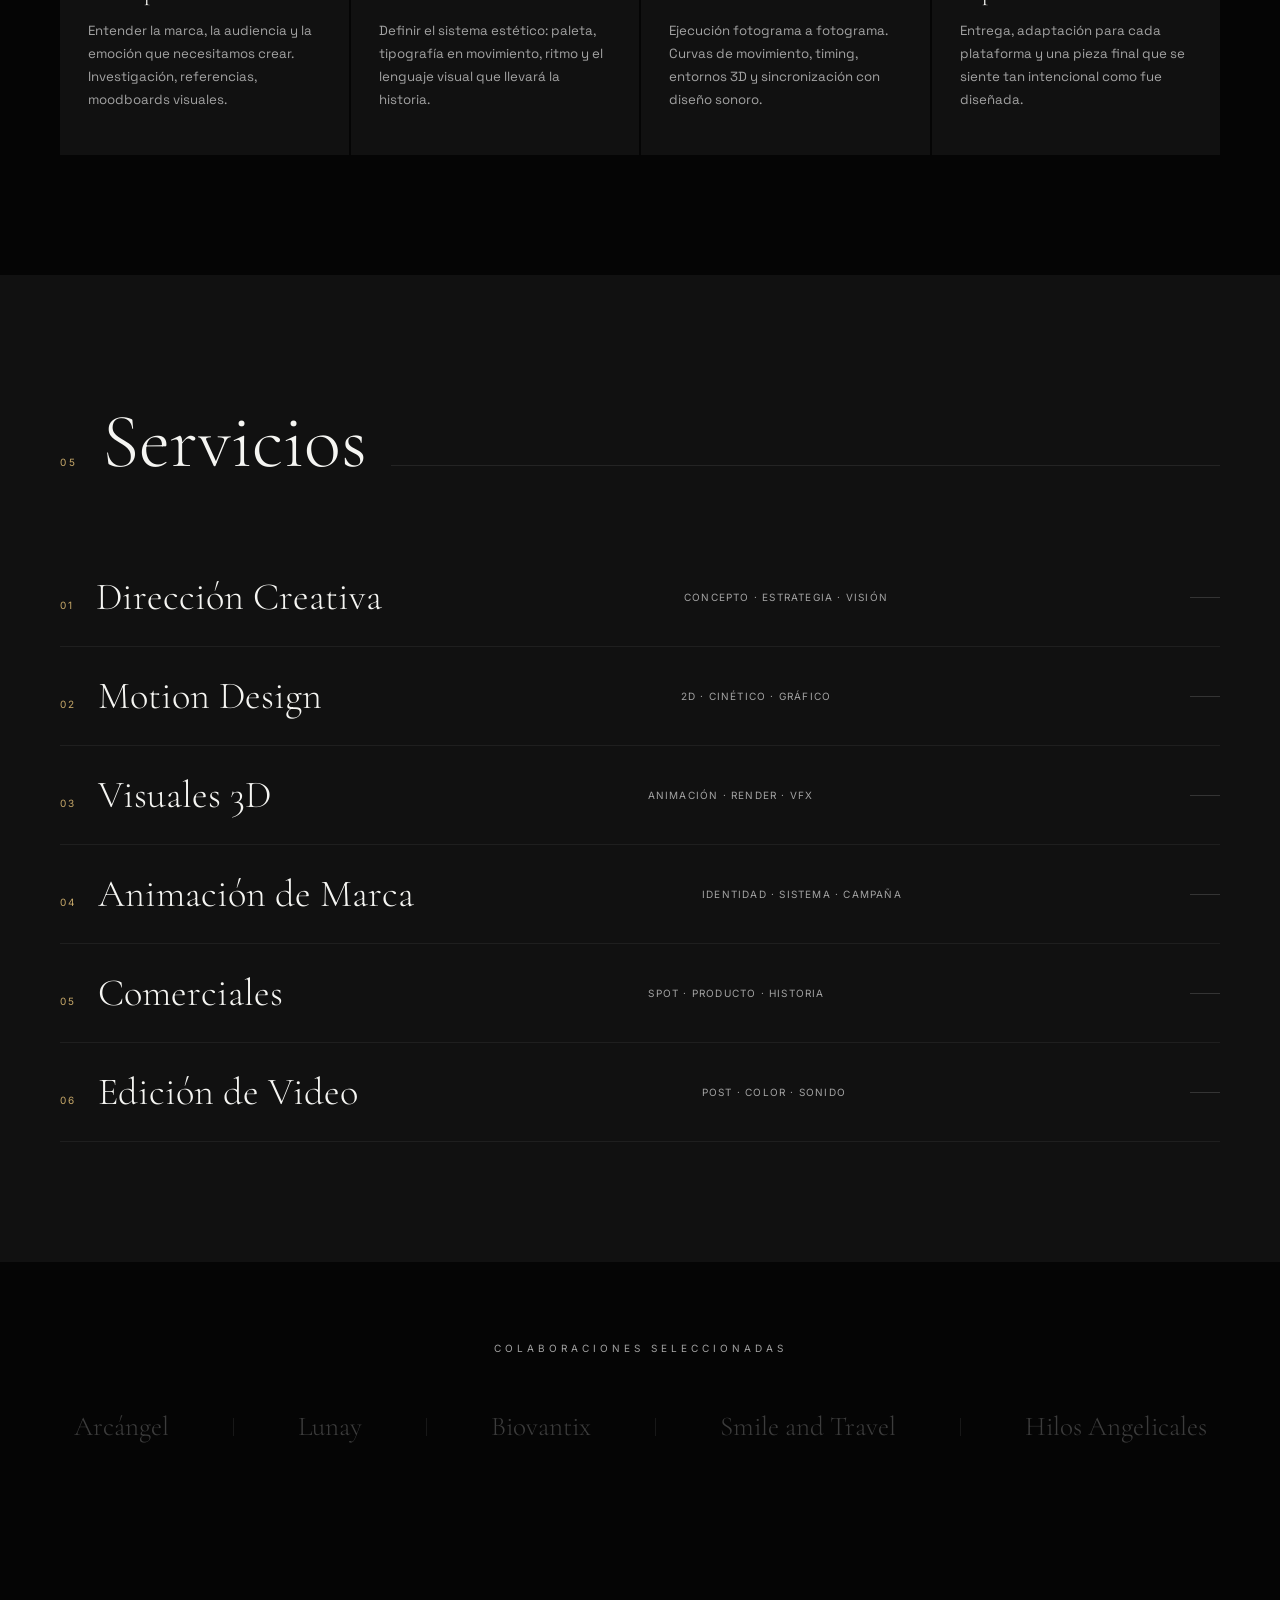
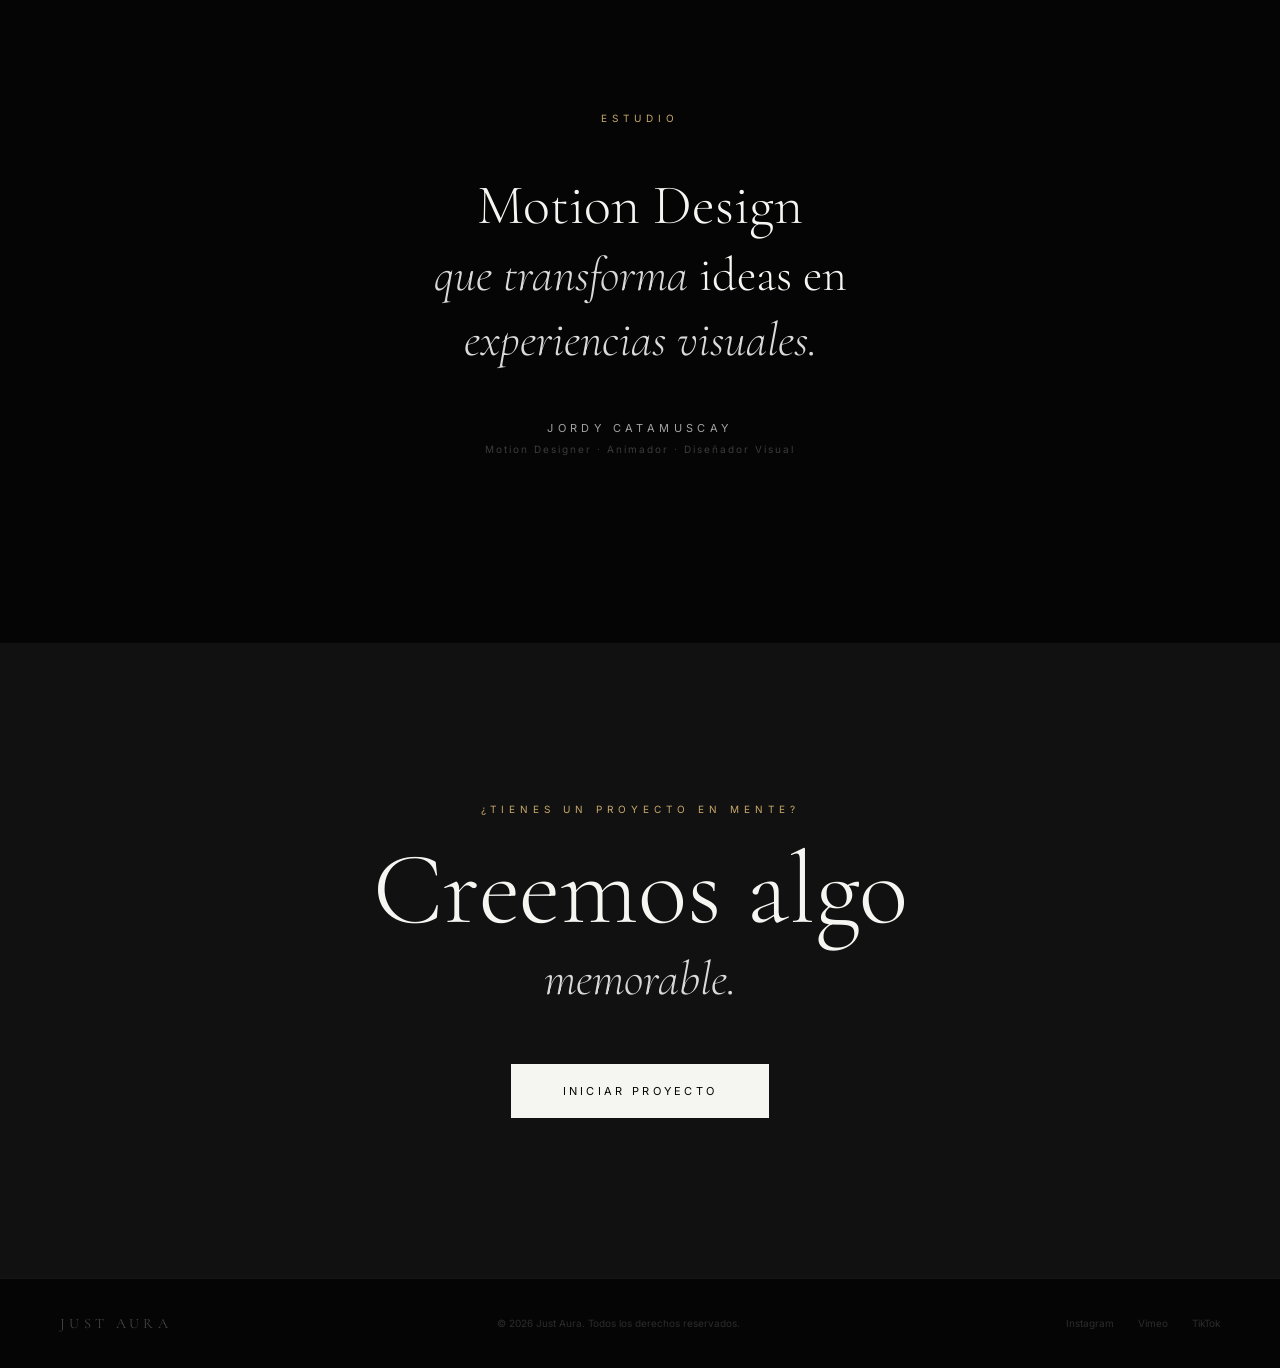
==== commit f2ade409: "Add files via upload" ====
--- a/index.html
+++ b/index.html
@@ -130,33 +130,33 @@
       <span class="project-num">01</span>
       <button class="play-btn"><svg viewBox="0 0 24 24"><path d="M8 5v14l11-7z"/></svg></button>
       <div class="project-info">
+        <div class="project-cat" data-es="Diseño de Personajes · Brand Identity · Logo Animado" data-en="Character Design · Brand Identity · Animated Logo">Diseño de Personajes · Brand Identity · Logo Animado</div>
+        <div class="project-name" data-es="Logo Sanando En Voz Alta" data-en="Sanando En Voz Alta Logo">Logo Sanando En Voz Alta</div>
+        <div class="project-role" data-es="Diseño de Personaje — Animación de Logo" data-en="Character Design — Logo Animation">Diseño de Personaje — Animación de Logo</div>
+      </div>
+    </div>
+
+    <div class="project-card ratio-h" data-project data-yt="jPJpsX32VWw">
+      <div class="project-bg" style="background-image:url('https://img.youtube.com/vi/jPJpsX32VWw/hqdefault.jpg')"></div>
+      <div class="project-overlay"></div>
+      <span class="project-num">02</span>
+      <button class="play-btn"><svg viewBox="0 0 24 24"><path d="M8 5v14l11-7z"/></svg></button>
+      <div class="project-info">
+        <div class="project-cat" data-es="Motion Graphics · Bienestar · Spot Comercial" data-en="Motion Graphics · Wellness · Commercial Spot">Motion Graphics · Bienestar · Spot Comercial</div>
+        <div class="project-name" data-es="Comercial Biovantix" data-en="Biovantix Commercial">Comercial Biovantix</div>
+        <div class="project-role" data-es="Motion Design — Animación de Marca" data-en="Motion Design — Brand Animation">Motion Design — Animación de Marca</div>
+      </div>
+    </div>
+
+    <div class="project-card ratio-h" data-project data-yt="wXGapqFFydA">
+      <div class="project-bg" style="background-image:url('https://img.youtube.com/vi/wXGapqFFydA/hqdefault.jpg')"></div>
+      <div class="project-overlay"></div>
+      <span class="project-num">03</span>
+      <button class="play-btn"><svg viewBox="0 0 24 24"><path d="M8 5v14l11-7z"/></svg></button>
+      <div class="project-info">
         <div class="project-cat" data-es="Motion Graphics · Visual Storytelling · Spot Comercial" data-en="Motion Graphics · Visual Storytelling · Commercial Spot">Motion Graphics · Visual Storytelling · Spot Comercial</div>
         <div class="project-name" data-es="Future Bella Storm" data-en="Future Bella Storm">Future Bella Storm</div>
         <div class="project-role" data-es="Dirección Creativa — Motion Design" data-en="Creative Direction — Motion Design">Dirección Creativa — Motion Design</div>
-      </div>
-    </div>
-
-    <div class="project-card ratio-h" data-project data-yt="jPJpsX32VWw">
-      <div class="project-bg" style="background-image:url('https://img.youtube.com/vi/jPJpsX32VWw/hqdefault.jpg')"></div>
-      <div class="project-overlay"></div>
-      <span class="project-num">02</span>
-      <button class="play-btn"><svg viewBox="0 0 24 24"><path d="M8 5v14l11-7z"/></svg></button>
-      <div class="project-info">
-        <div class="project-cat" data-es="Motion Graphics · Bienestar · Spot Comercial" data-en="Motion Graphics · Wellness · Commercial Spot">Motion Graphics · Bienestar · Spot Comercial</div>
-        <div class="project-name" data-es="Comercial Biovantix" data-en="Biovantix Commercial">Comercial Biovantix</div>
-        <div class="project-role" data-es="Motion Design — Animación de Marca" data-en="Motion Design — Brand Animation">Motion Design — Animación de Marca</div>
-      </div>
-    </div>
-
-    <div class="project-card ratio-h" data-project data-yt="wXGapqFFydA">
-      <div class="project-bg" style="background-image:url('https://img.youtube.com/vi/wXGapqFFydA/hqdefault.jpg')"></div>
-      <div class="project-overlay"></div>
-      <span class="project-num">03</span>
-      <button class="play-btn"><svg viewBox="0 0 24 24"><path d="M8 5v14l11-7z"/></svg></button>
-      <div class="project-info">
-        <div class="project-cat" data-es="Diseño de Personajes · Brand Identity · Logo Animado" data-en="Character Design · Brand Identity · Animated Logo">Diseño de Personajes · Brand Identity · Logo Animado</div>
-        <div class="project-name" data-es="Logo Sanando En Voz Alta" data-en="Sanando En Voz Alta Logo">Logo Sanando En Voz Alta</div>
-        <div class="project-role" data-es="Diseño de Personaje — Animación de Logo" data-en="Character Design — Logo Animation">Diseño de Personaje — Animación de Logo</div>
       </div>
     </div>
   </div>
@@ -165,7 +165,7 @@
   <div class="work-label reveal" style="margin-top:48px;" data-es="— Vertical" data-en="— Vertical">— Vertical</div>
   <div class="video-grid video-grid-v reveal">
     <div class="project-card ratio-v" data-project data-yt="I7YJD2fwwv8">
-      <div class="project-bg" style="background-image:url('https://img.youtube.com/vi/I7YJD2fwwv8/hqdefault.jpg')"></div>
+      <div class="project-bg" style="background-image:url('https://img.youtube.com/vi/I7YJD2fwwv8/maxresdefault.jpg')"></div>
       <div class="project-overlay"></div>
       <span class="project-num">04</span>
       <button class="play-btn"><svg viewBox="0 0 24 24"><path d="M8 5v14l11-7z"/></svg></button>
@@ -177,7 +177,7 @@
     </div>
 
     <div class="project-card ratio-v" data-project data-yt="yaeeKO1IUqw">
-      <div class="project-bg" style="background-image:url('https://img.youtube.com/vi/yaeeKO1IUqw/hqdefault.jpg')"></div>
+      <div class="project-bg" style="background-image:url('https://img.youtube.com/vi/yaeeKO1IUqw/maxresdefault.jpg')"></div>
       <div class="project-overlay"></div>
       <span class="project-num">05</span>
       <button class="play-btn"><svg viewBox="0 0 24 24"><path d="M8 5v14l11-7z"/></svg></button>
@@ -189,7 +189,7 @@
     </div>
 
     <div class="project-card ratio-v" data-project data-yt="Km2nGZa6XCY">
-      <div class="project-bg" style="background-image:url('https://img.youtube.com/vi/Km2nGZa6XCY/hqdefault.jpg')"></div>
+      <div class="project-bg" style="background-image:url('https://img.youtube.com/vi/Km2nGZa6XCY/maxresdefault.jpg')"></div>
       <div class="project-overlay"></div>
       <span class="project-num">06</span>
       <button class="play-btn"><svg viewBox="0 0 24 24"><path d="M8 5v14l11-7z"/></svg></button>
@@ -201,7 +201,7 @@
     </div>
 
     <div class="project-card ratio-v" data-project data-yt="ZbnbVhKLMyQ">
-      <div class="project-bg" style="background-image:url('https://img.youtube.com/vi/ZbnbVhKLMyQ/hqdefault.jpg')"></div>
+      <div class="project-bg" style="background-image:url('https://img.youtube.com/vi/ZbnbVhKLMyQ/maxresdefault.jpg')"></div>
       <div class="project-overlay"></div>
       <span class="project-num">07</span>
       <button class="play-btn"><svg viewBox="0 0 24 24"><path d="M8 5v14l11-7z"/></svg></button>
@@ -213,7 +213,7 @@
     </div>
 
     <div class="project-card ratio-v" data-project data-yt="6toFDTugyO0">
-      <div class="project-bg" style="background-image:url('https://img.youtube.com/vi/6toFDTugyO0/hqdefault.jpg')"></div>
+      <div class="project-bg" style="background-image:url('https://img.youtube.com/vi/6toFDTugyO0/maxresdefault.jpg')"></div>
       <div class="project-overlay"></div>
       <span class="project-num">08</span>
       <button class="play-btn"><svg viewBox="0 0 24 24"><path d="M8 5v14l11-7z"/></svg></button>
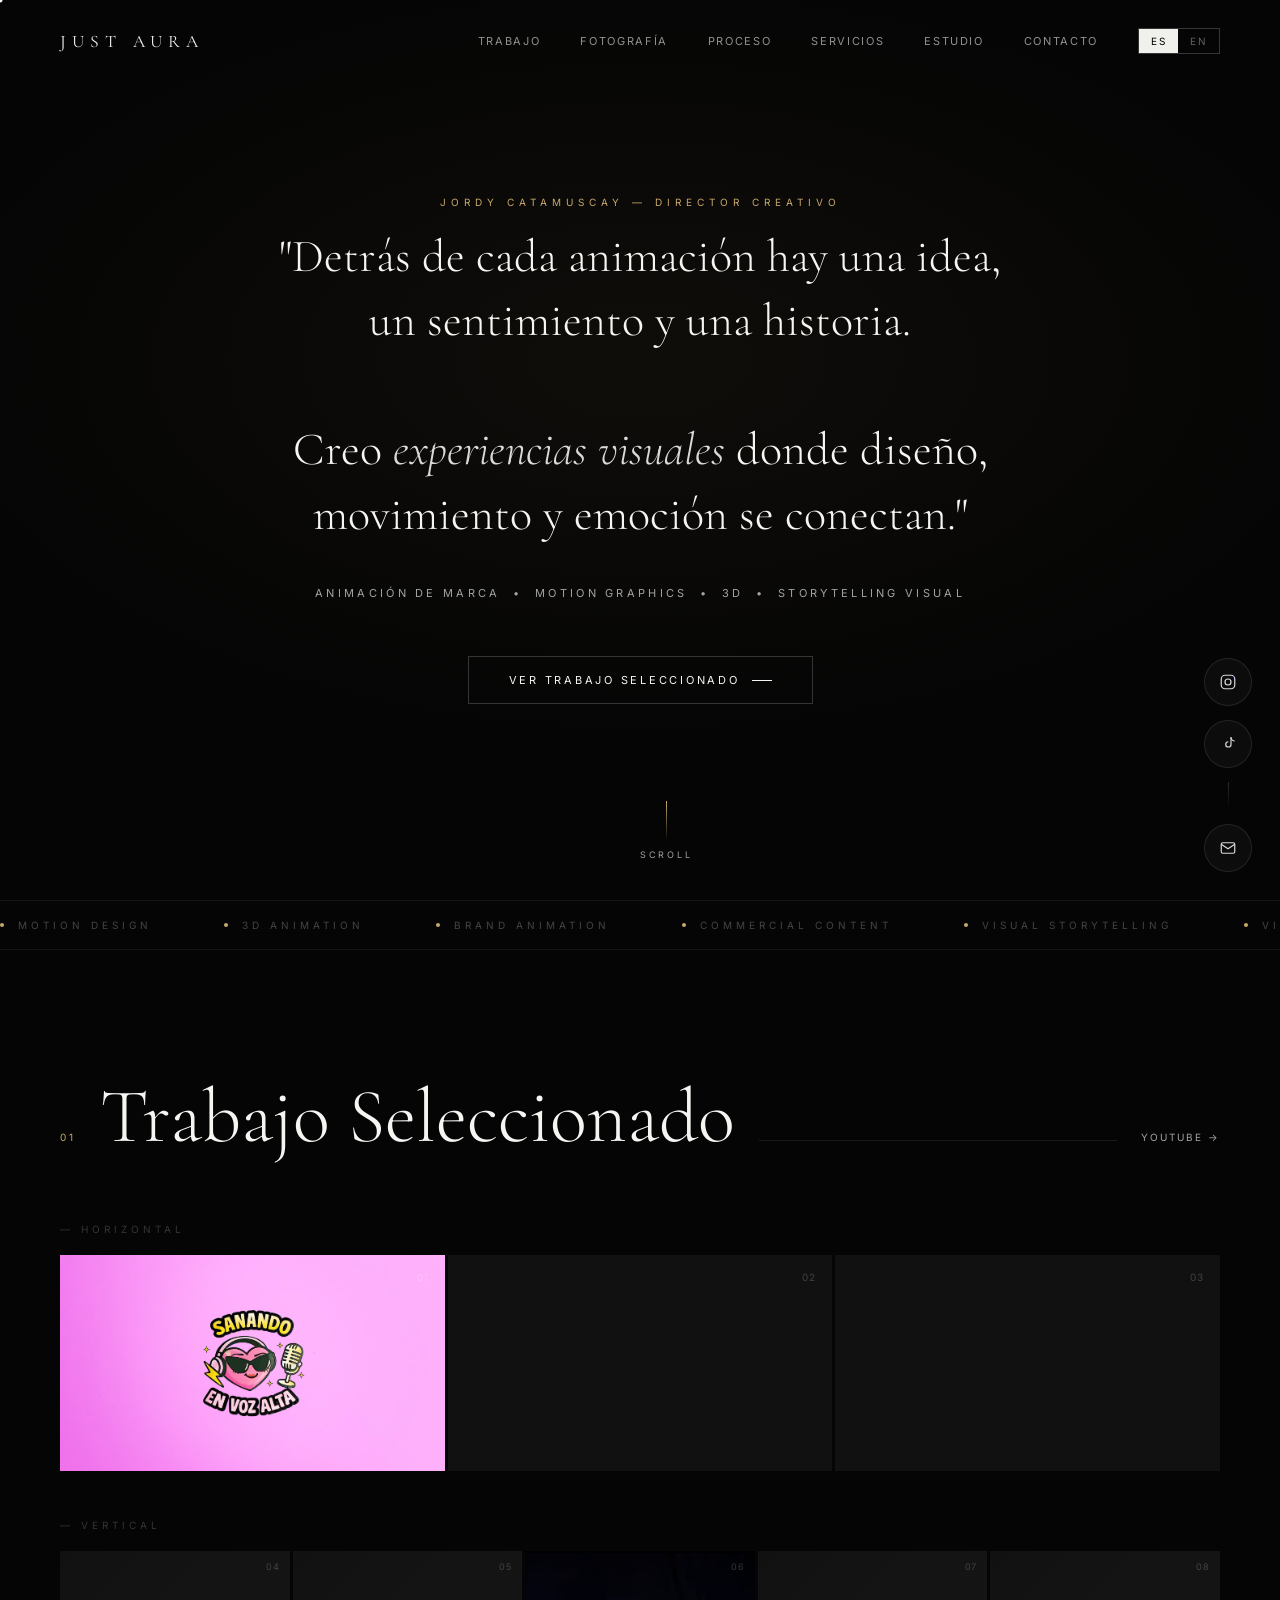
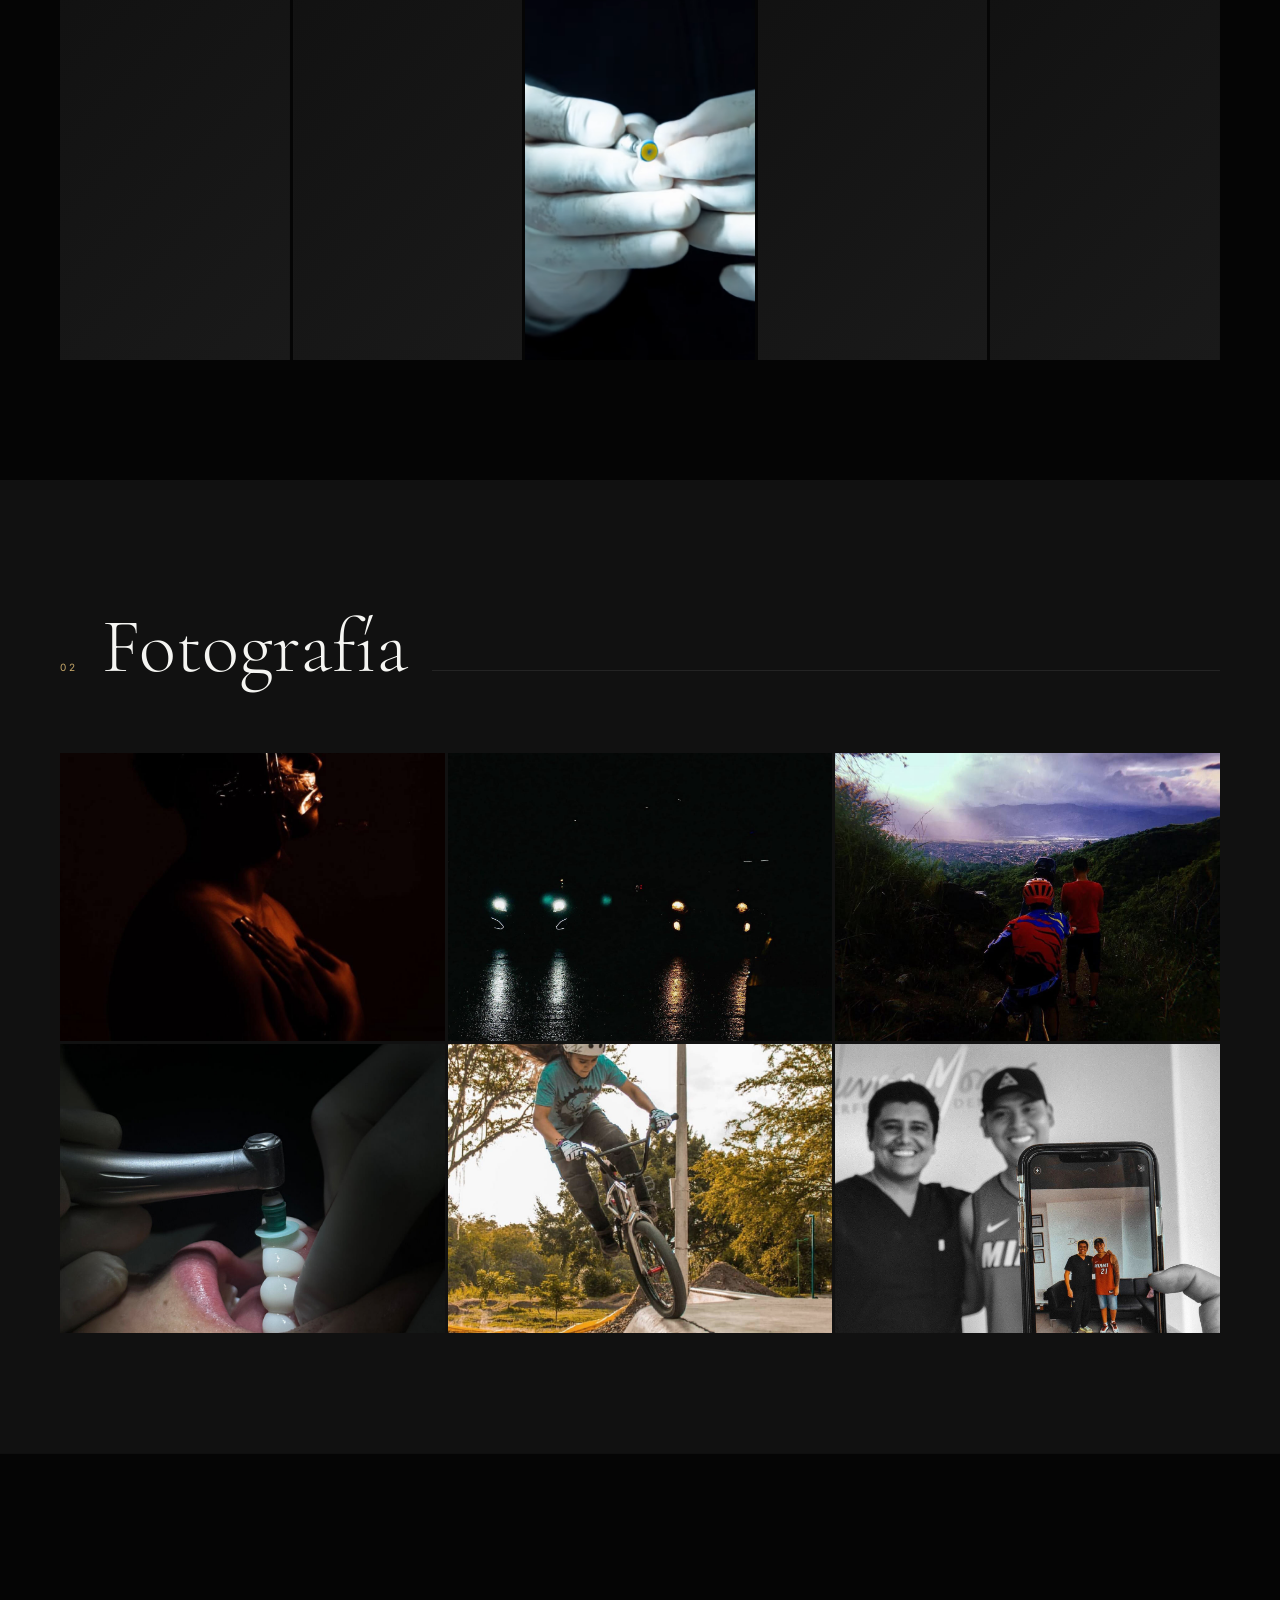
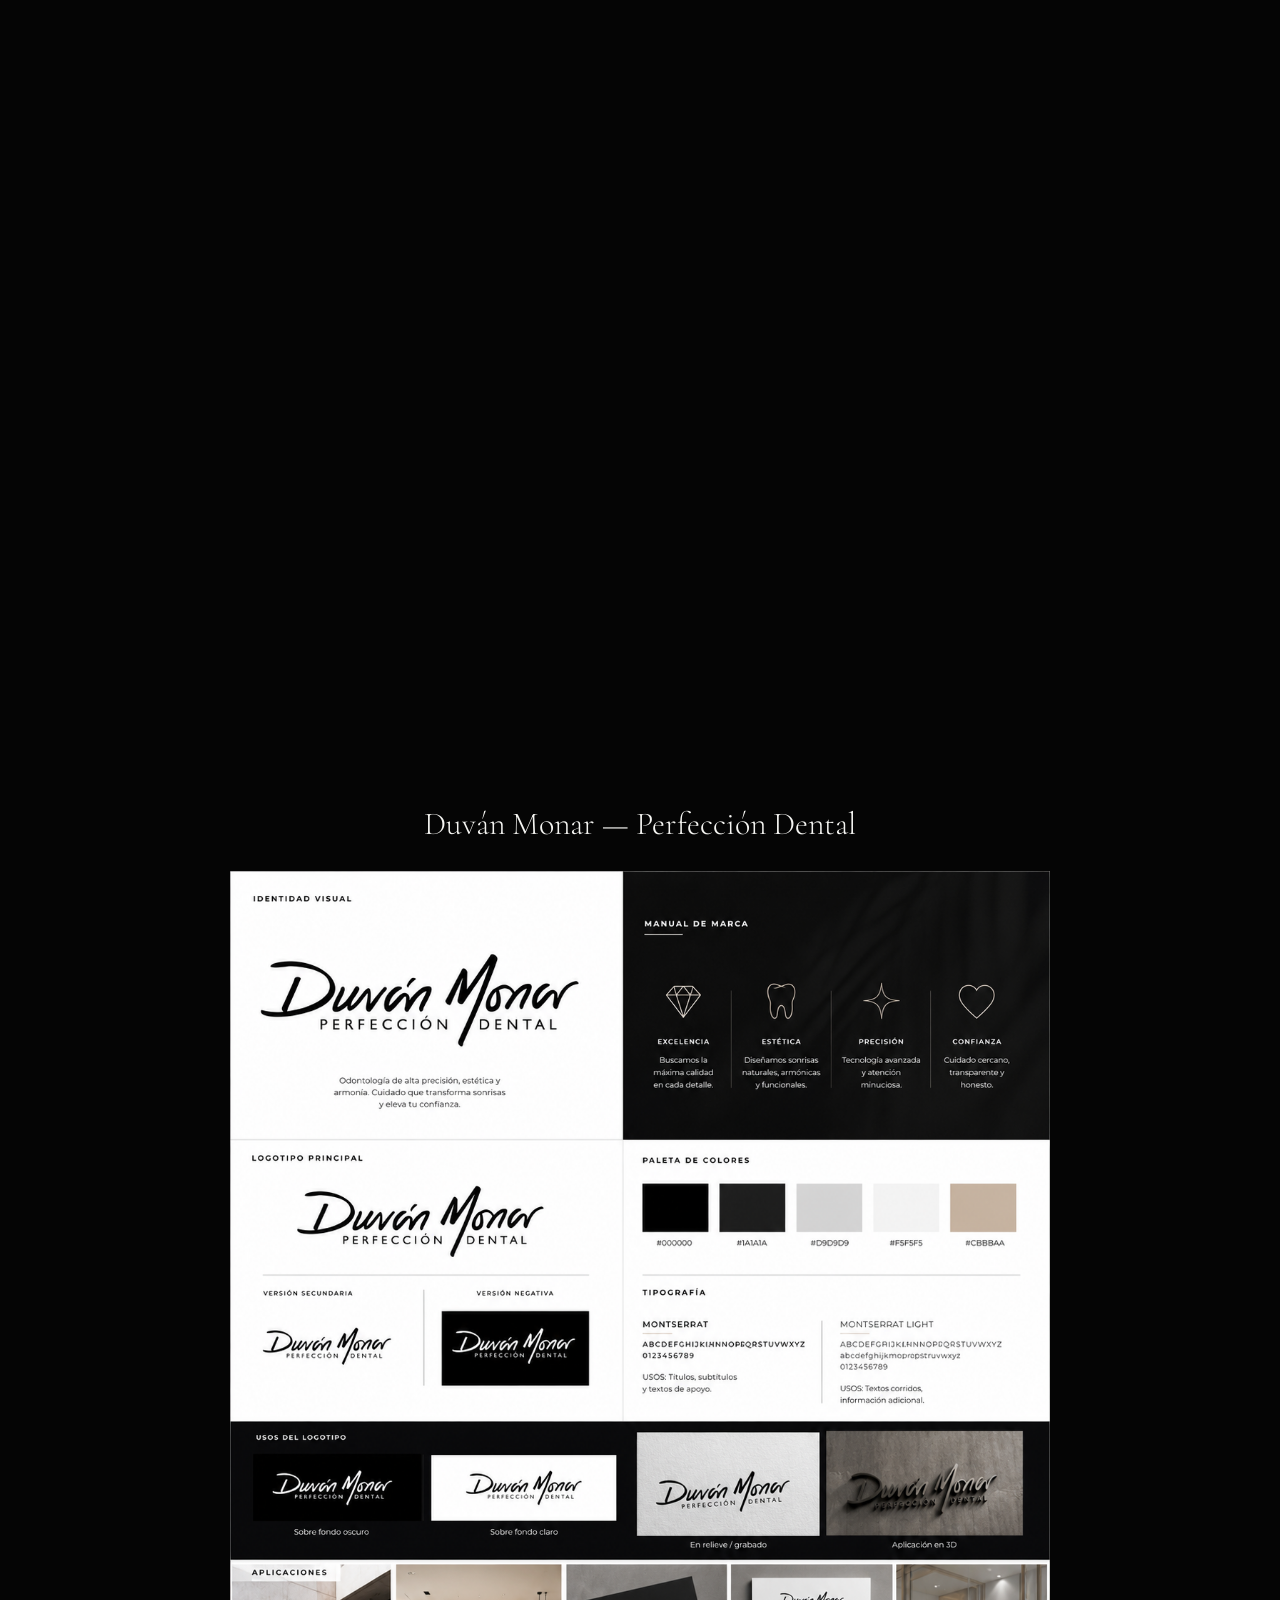
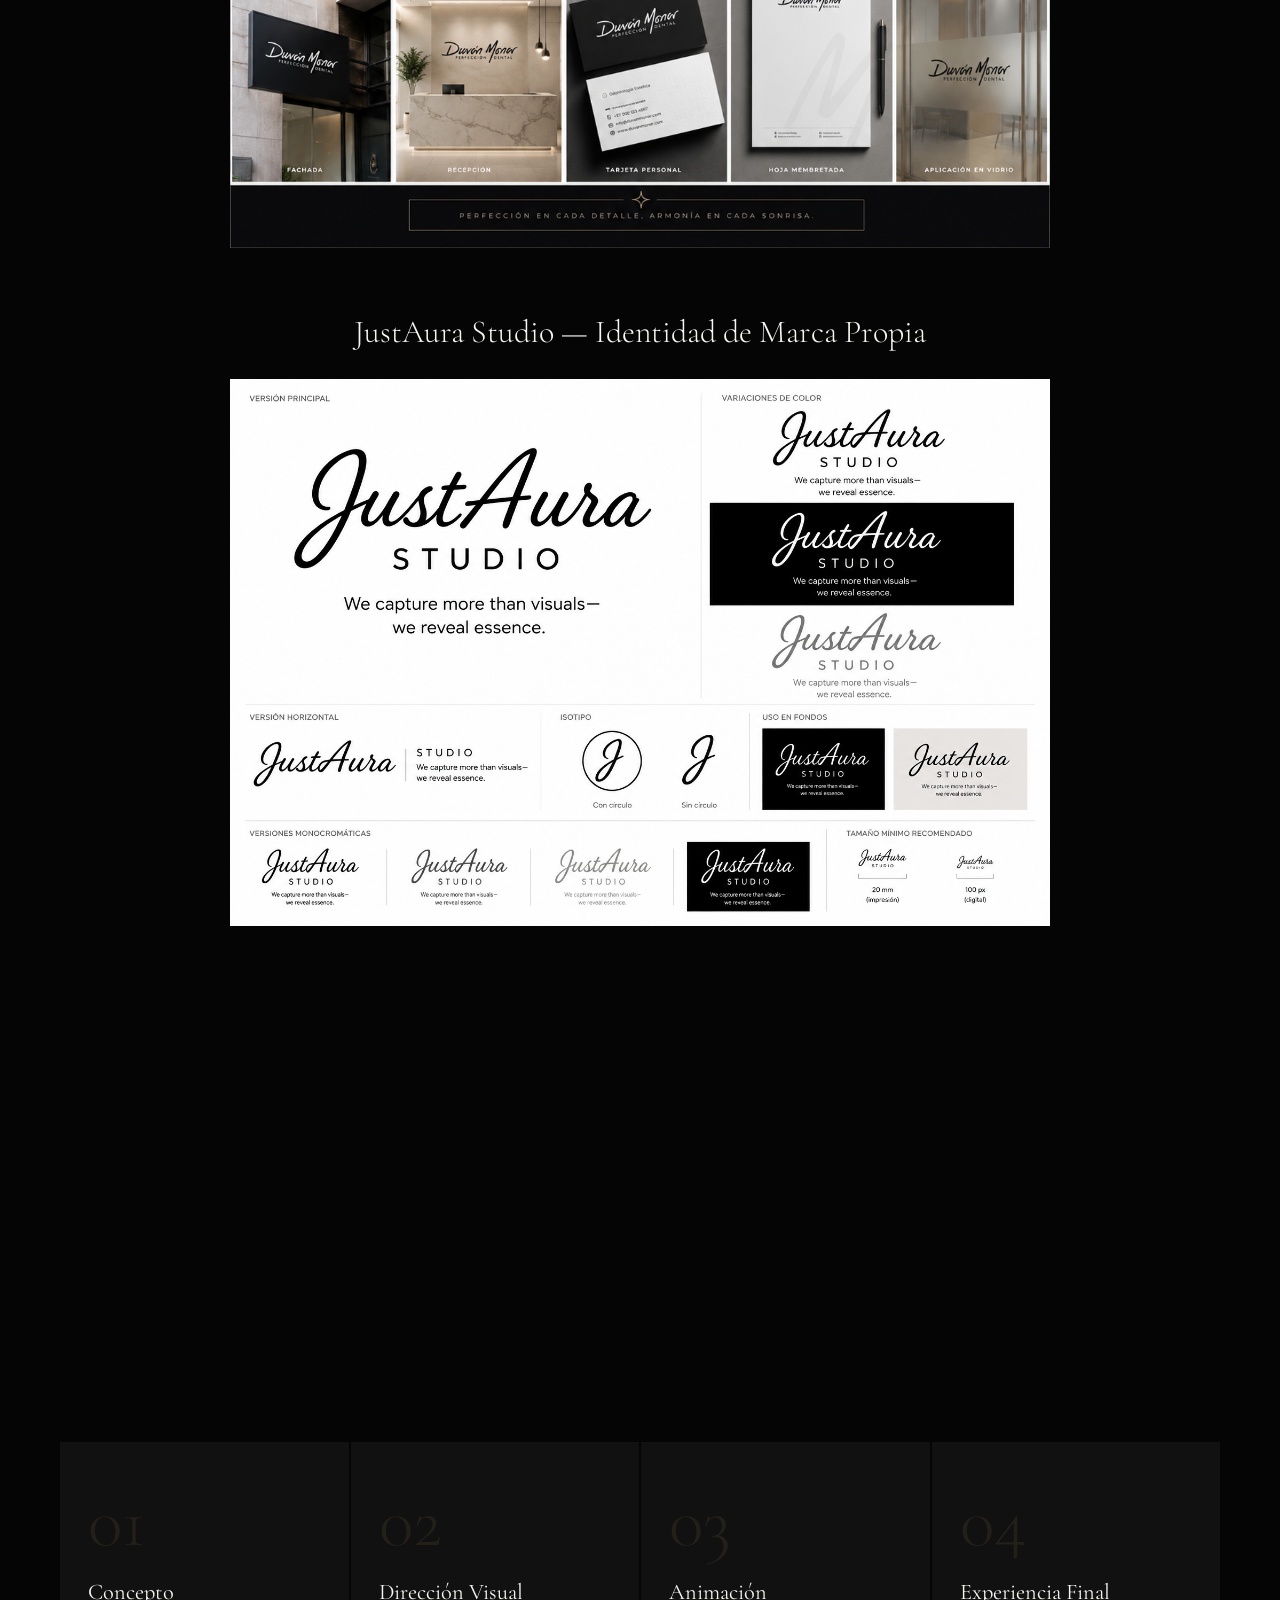
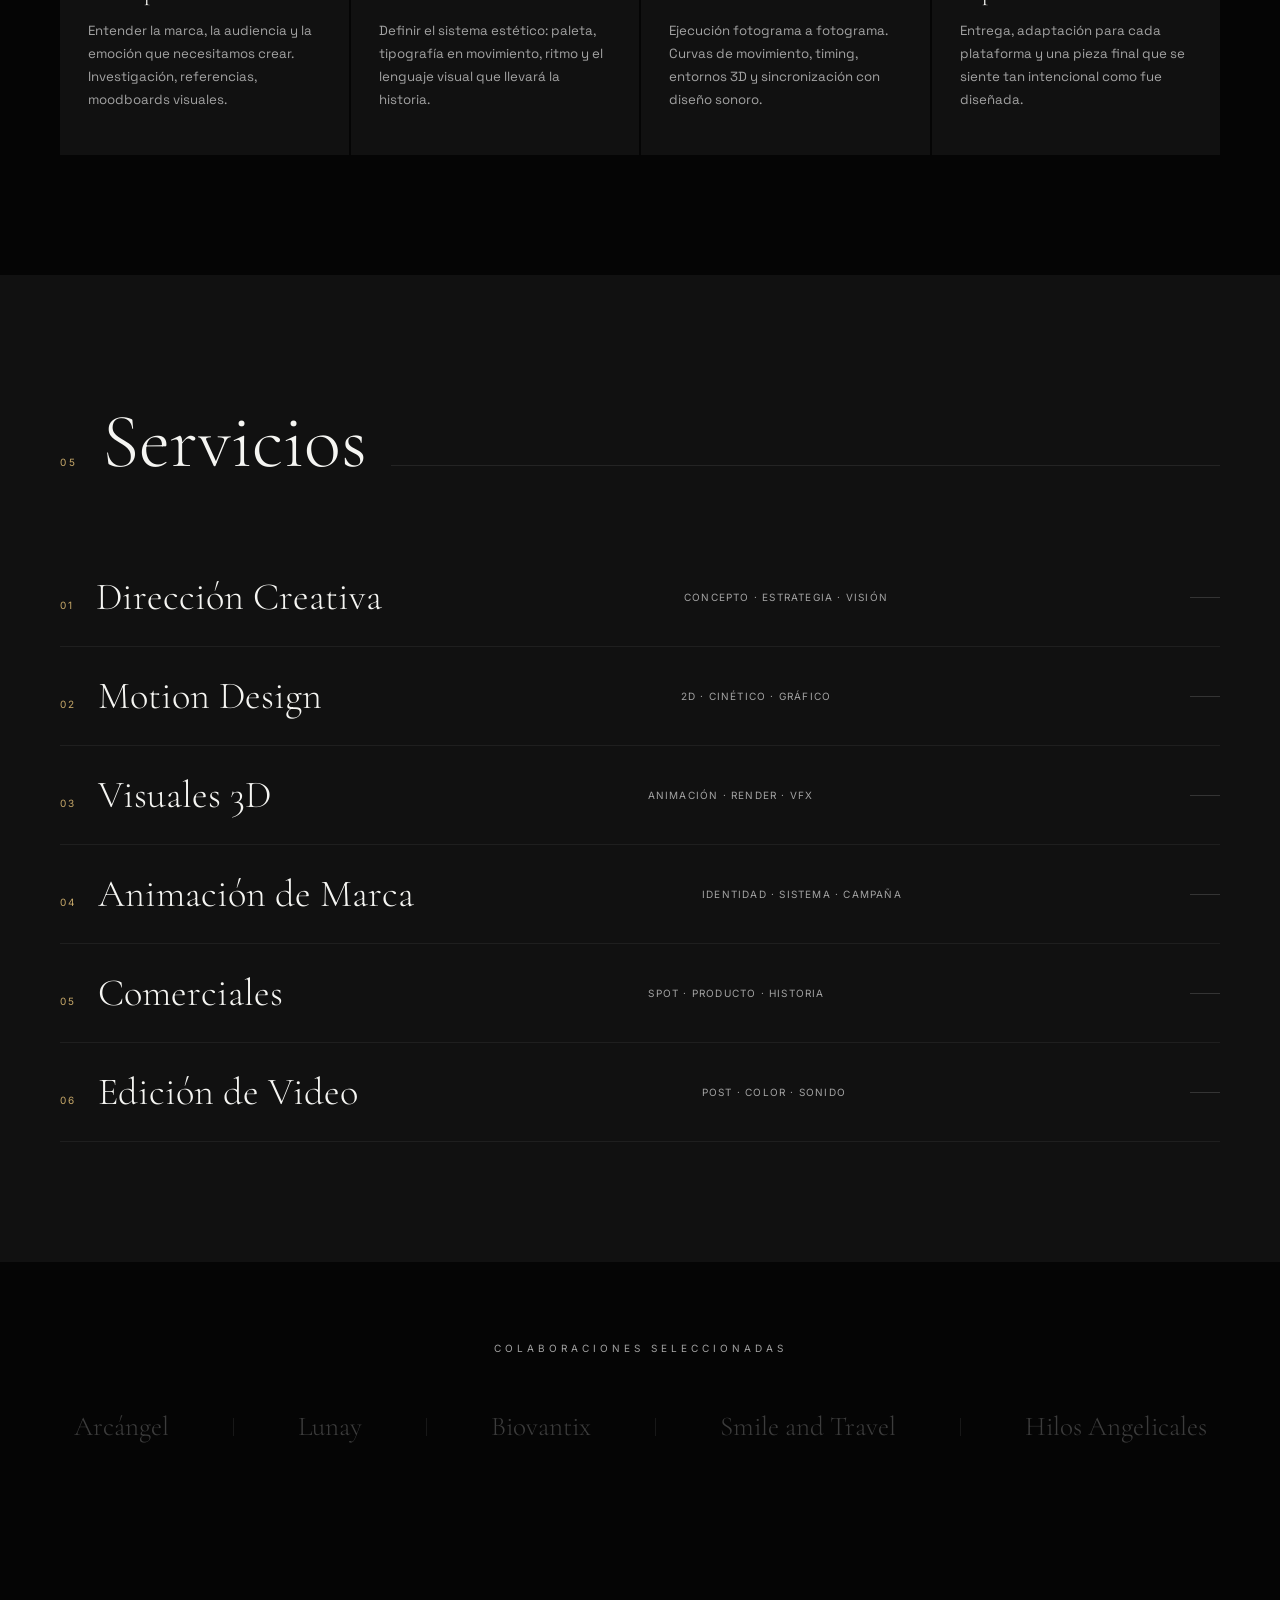
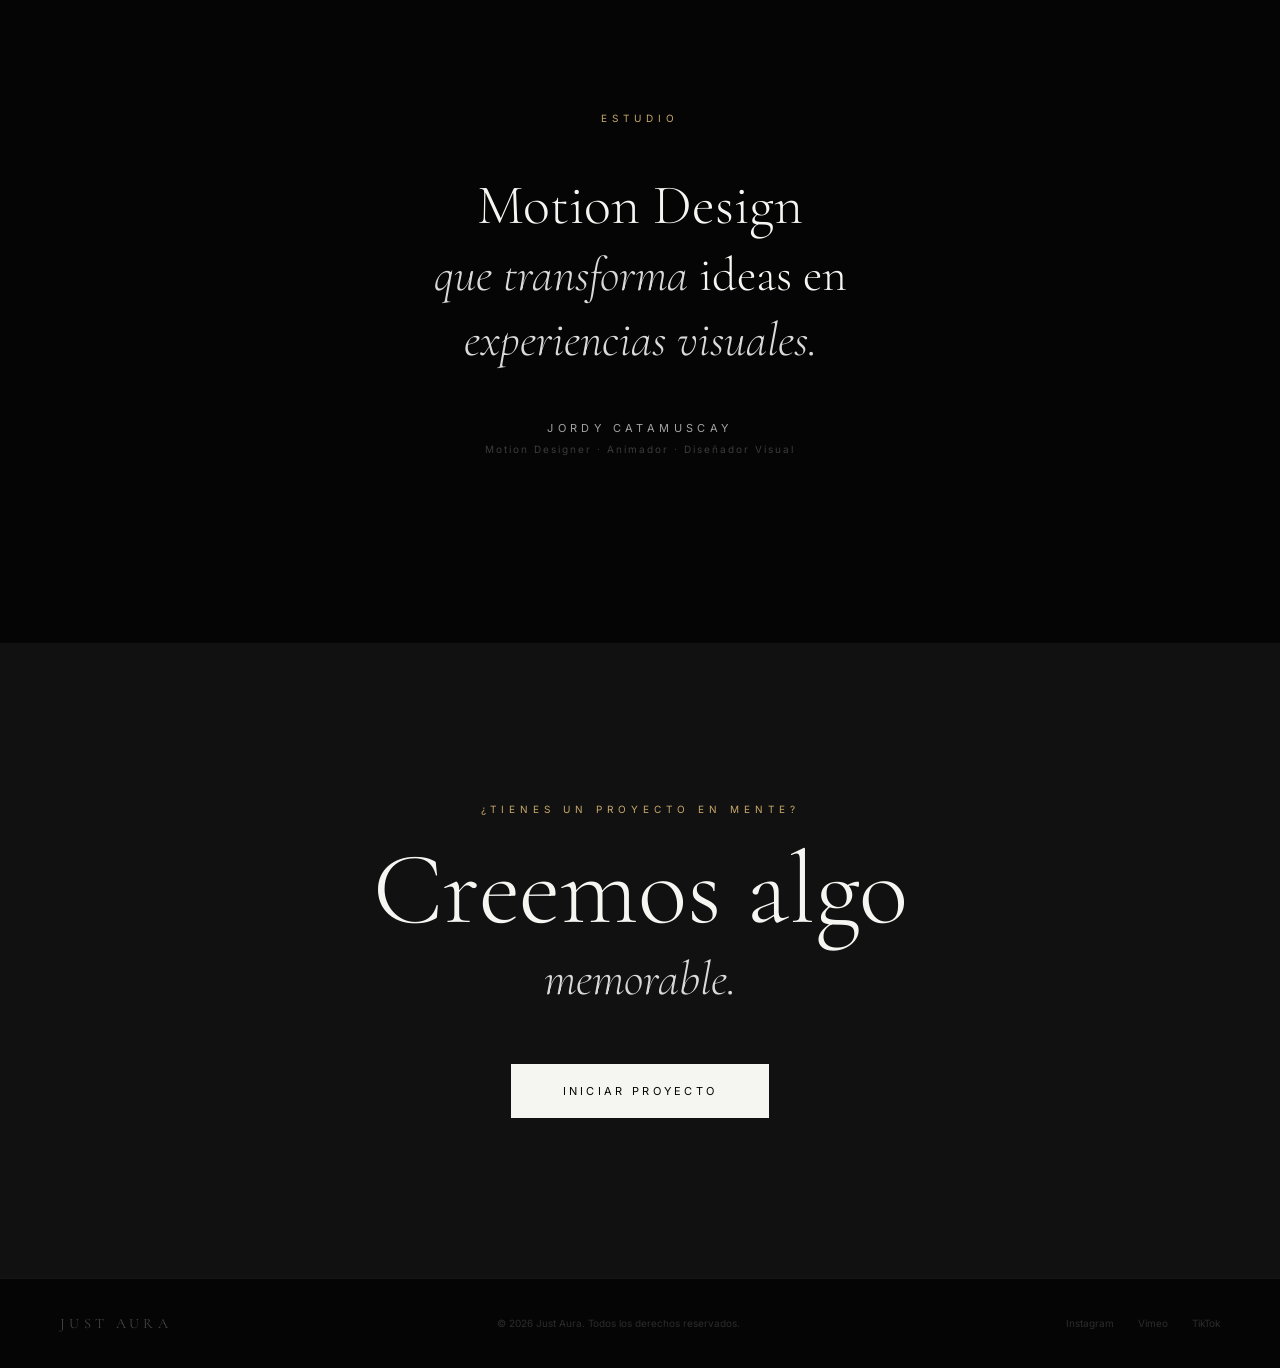
==== commit 727e2301: "Add files via upload" ====
--- a/index.html
+++ b/index.html
@@ -125,7 +125,7 @@
   <div class="work-label reveal" data-es="— Horizontal" data-en="— Horizontal">— Horizontal</div>
   <div class="video-grid video-grid-h reveal">
     <div class="project-card ratio-h" data-project data-yt="AqqDdFaZvZo">
-      <div class="project-bg" style="background-image:url('https://img.youtube.com/vi/AqqDdFaZvZo/hqdefault.jpg')"></div>
+      <div class="project-bg" style="background-image:url('assets/img/thumb-sanando.png')"></div>
       <div class="project-overlay"></div>
       <span class="project-num">01</span>
       <button class="play-btn"><svg viewBox="0 0 24 24"><path d="M8 5v14l11-7z"/></svg></button>
@@ -189,7 +189,7 @@
     </div>
 
     <div class="project-card ratio-v" data-project data-yt="Km2nGZa6XCY">
-      <div class="project-bg" style="background-image:url('https://img.youtube.com/vi/Km2nGZa6XCY/maxresdefault.jpg')"></div>
+      <div class="project-bg" style="background-image:url('assets/img/thumb-duv-ia.png')"></div>
       <div class="project-overlay"></div>
       <span class="project-num">06</span>
       <button class="play-btn"><svg viewBox="0 0 24 24"><path d="M8 5v14l11-7z"/></svg></button>
--- a/assets/style.css
+++ b/assets/style.css
@@ -151,7 +151,7 @@
 .ratio-v { aspect-ratio: 9/16; }
 
 .project-bg { position: absolute; inset: 0; background-size: cover; background-position: center 25%; transition: transform .8s cubic-bezier(.25,.46,.45,.94); }
-.ratio-v .project-bg { background-position: center; background-size: contain; background-repeat: no-repeat; background-color: #000; }
+.ratio-v .project-bg { background-position: center top; background-size: cover; background-color: #111; }
 .project-card:hover .project-bg { transform: scale(1.04); }
 .project-overlay { position: absolute; inset: 0; background: linear-gradient(to top, rgba(5,5,5,.93) 0%, rgba(5,5,5,.1) 55%, transparent 100%); opacity: 0; transition: opacity .5s; }
 .project-card:hover .project-overlay { opacity: 1; }
